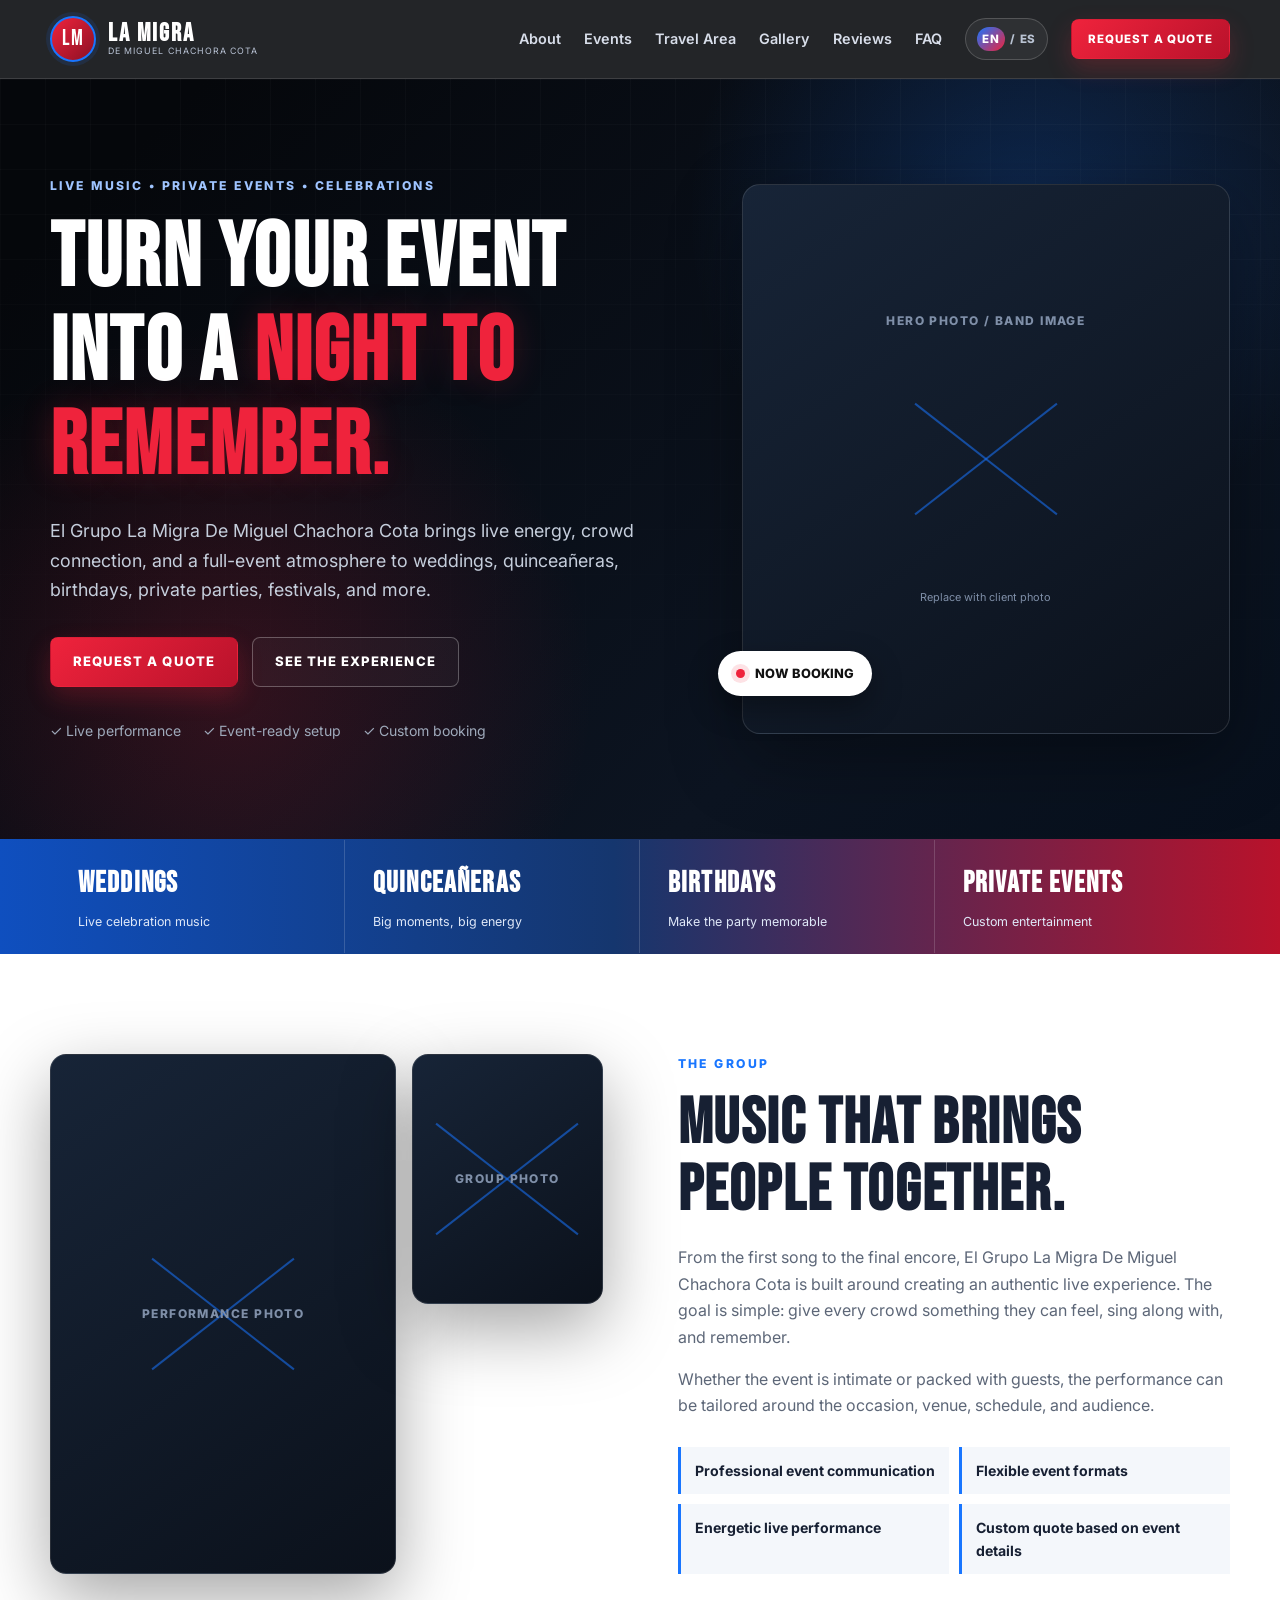
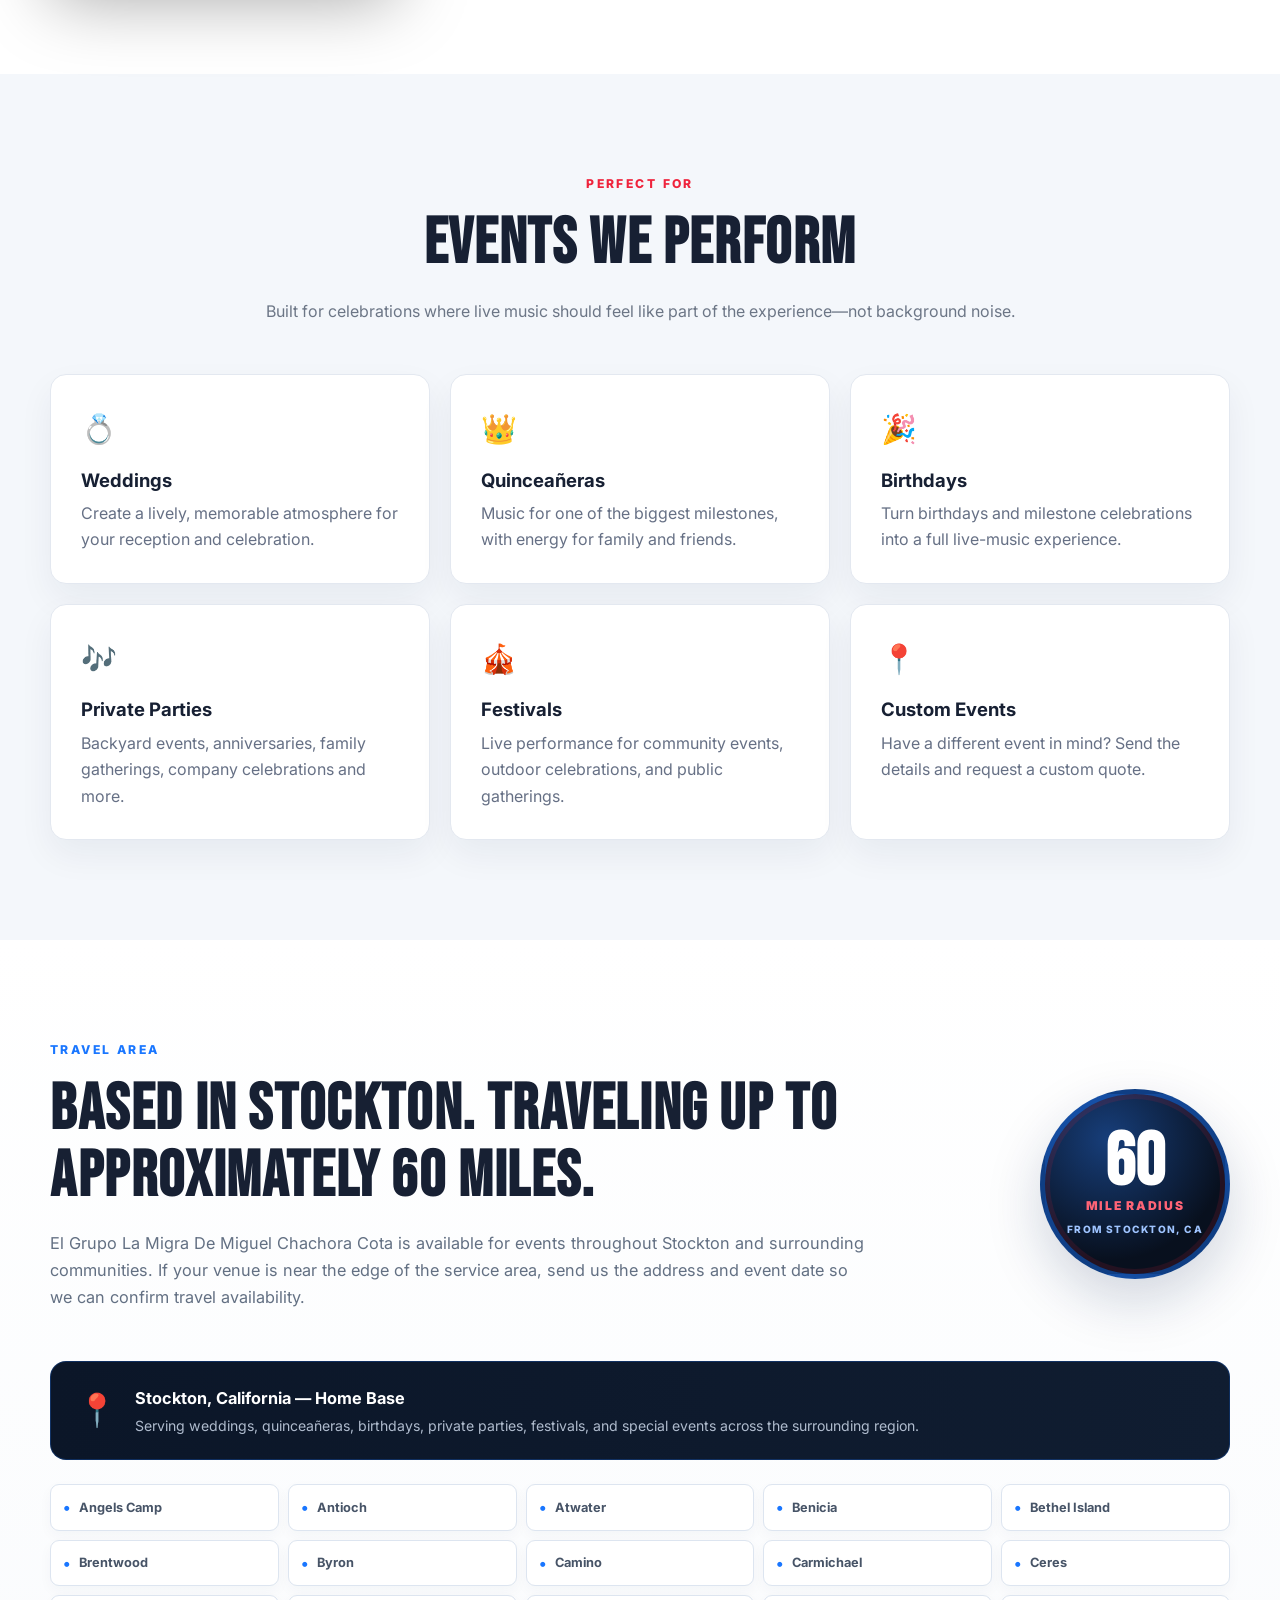
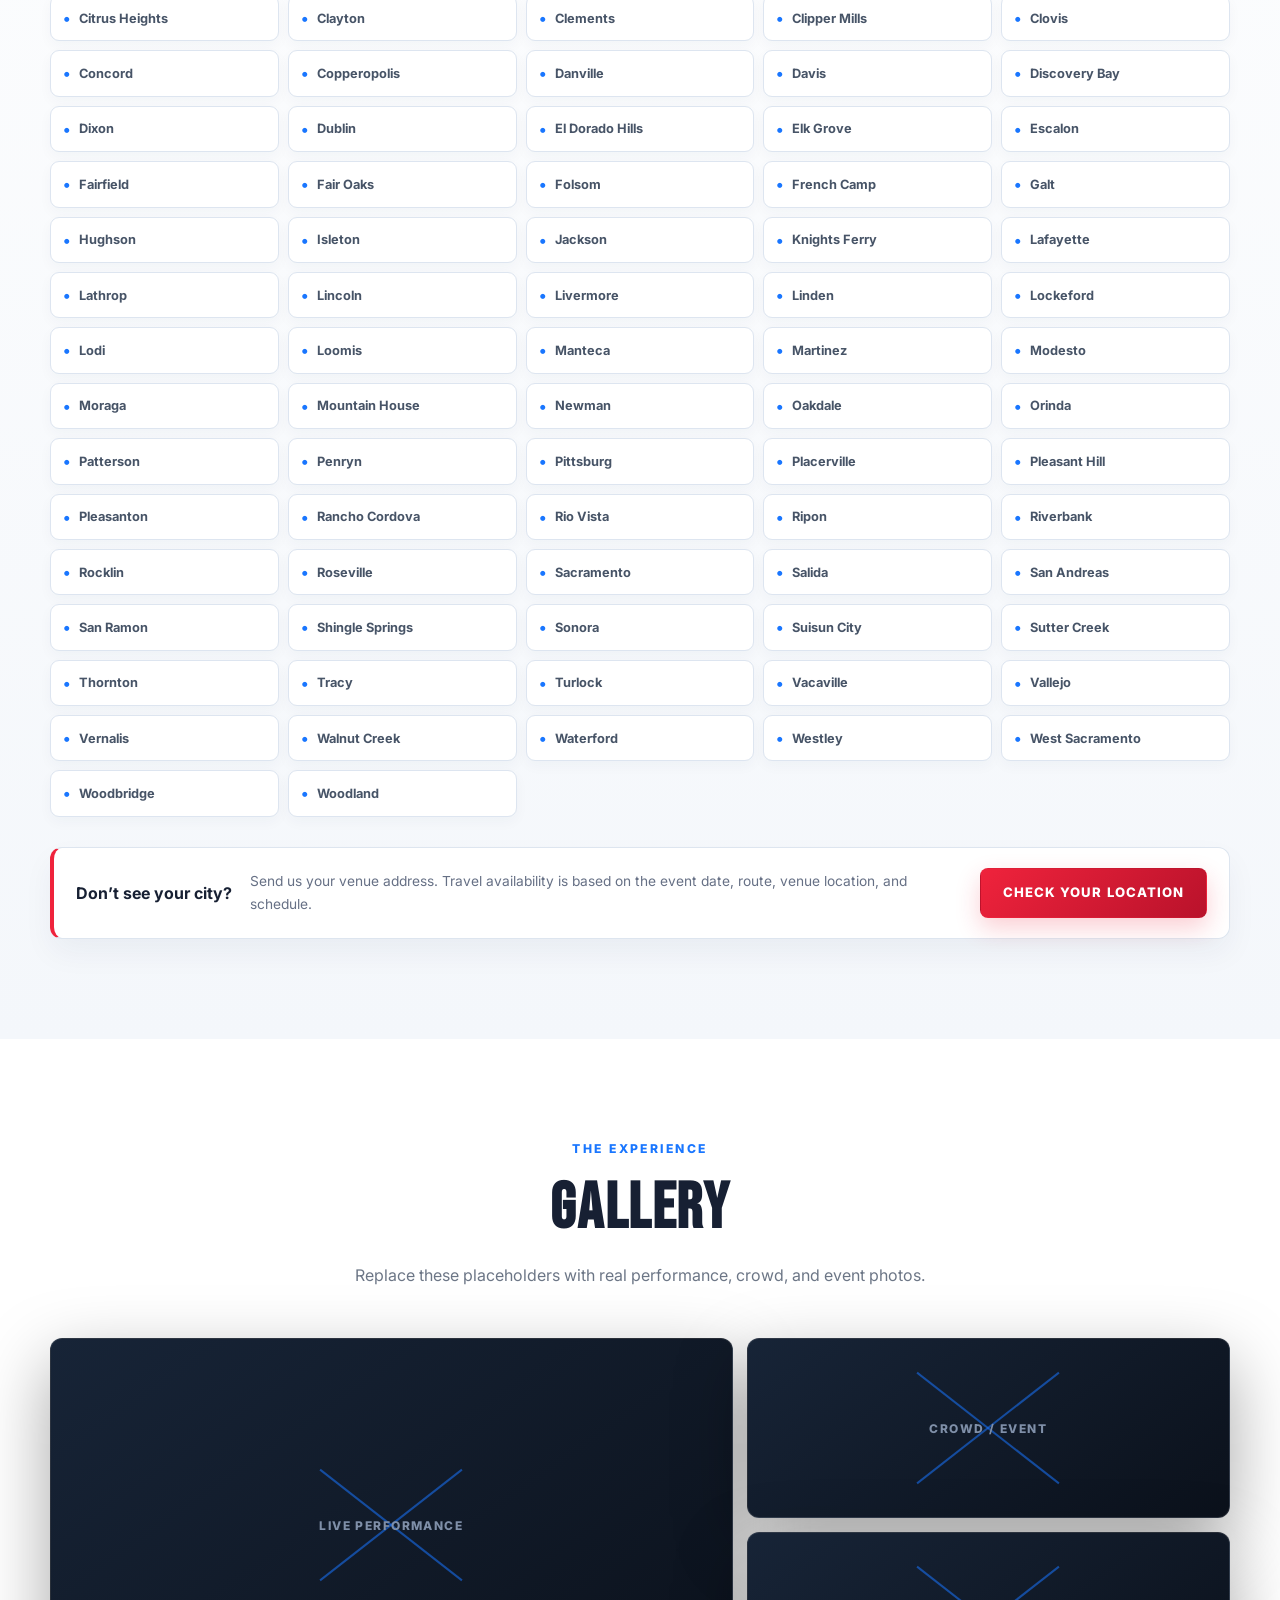
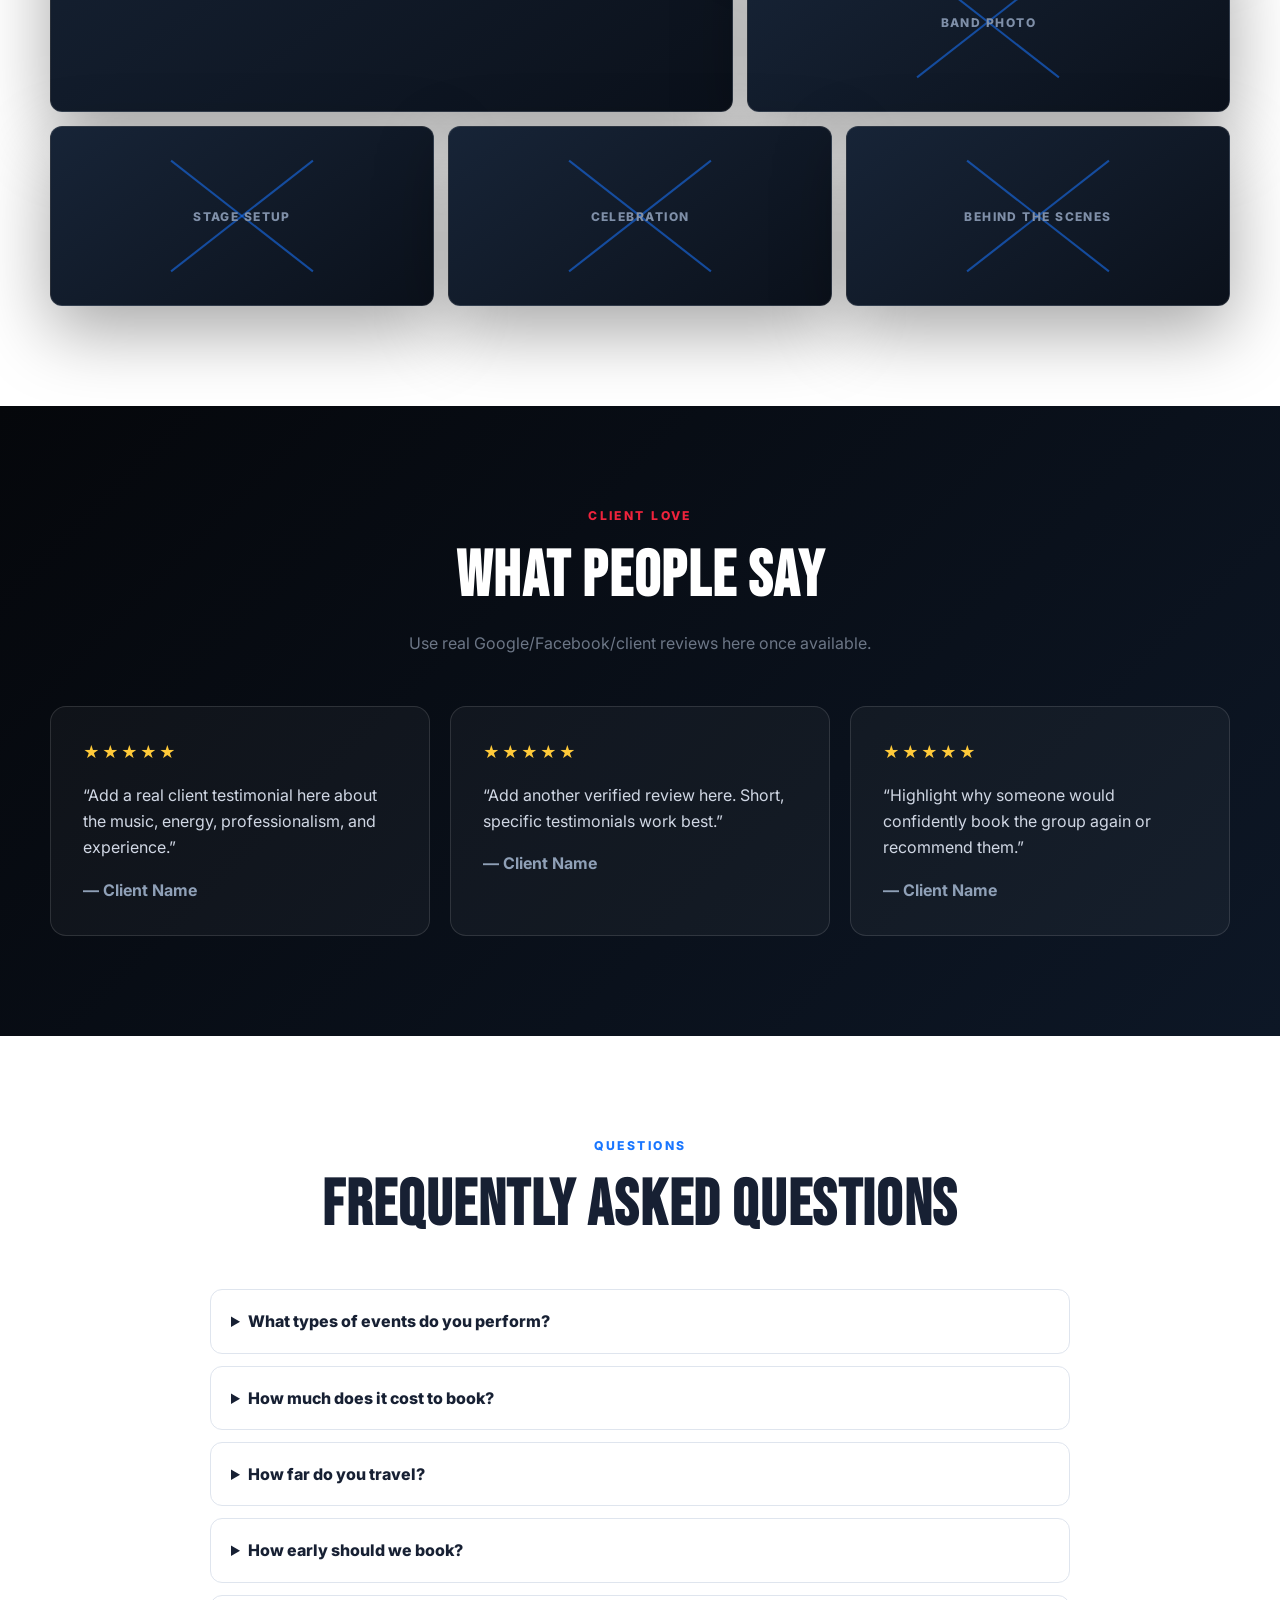
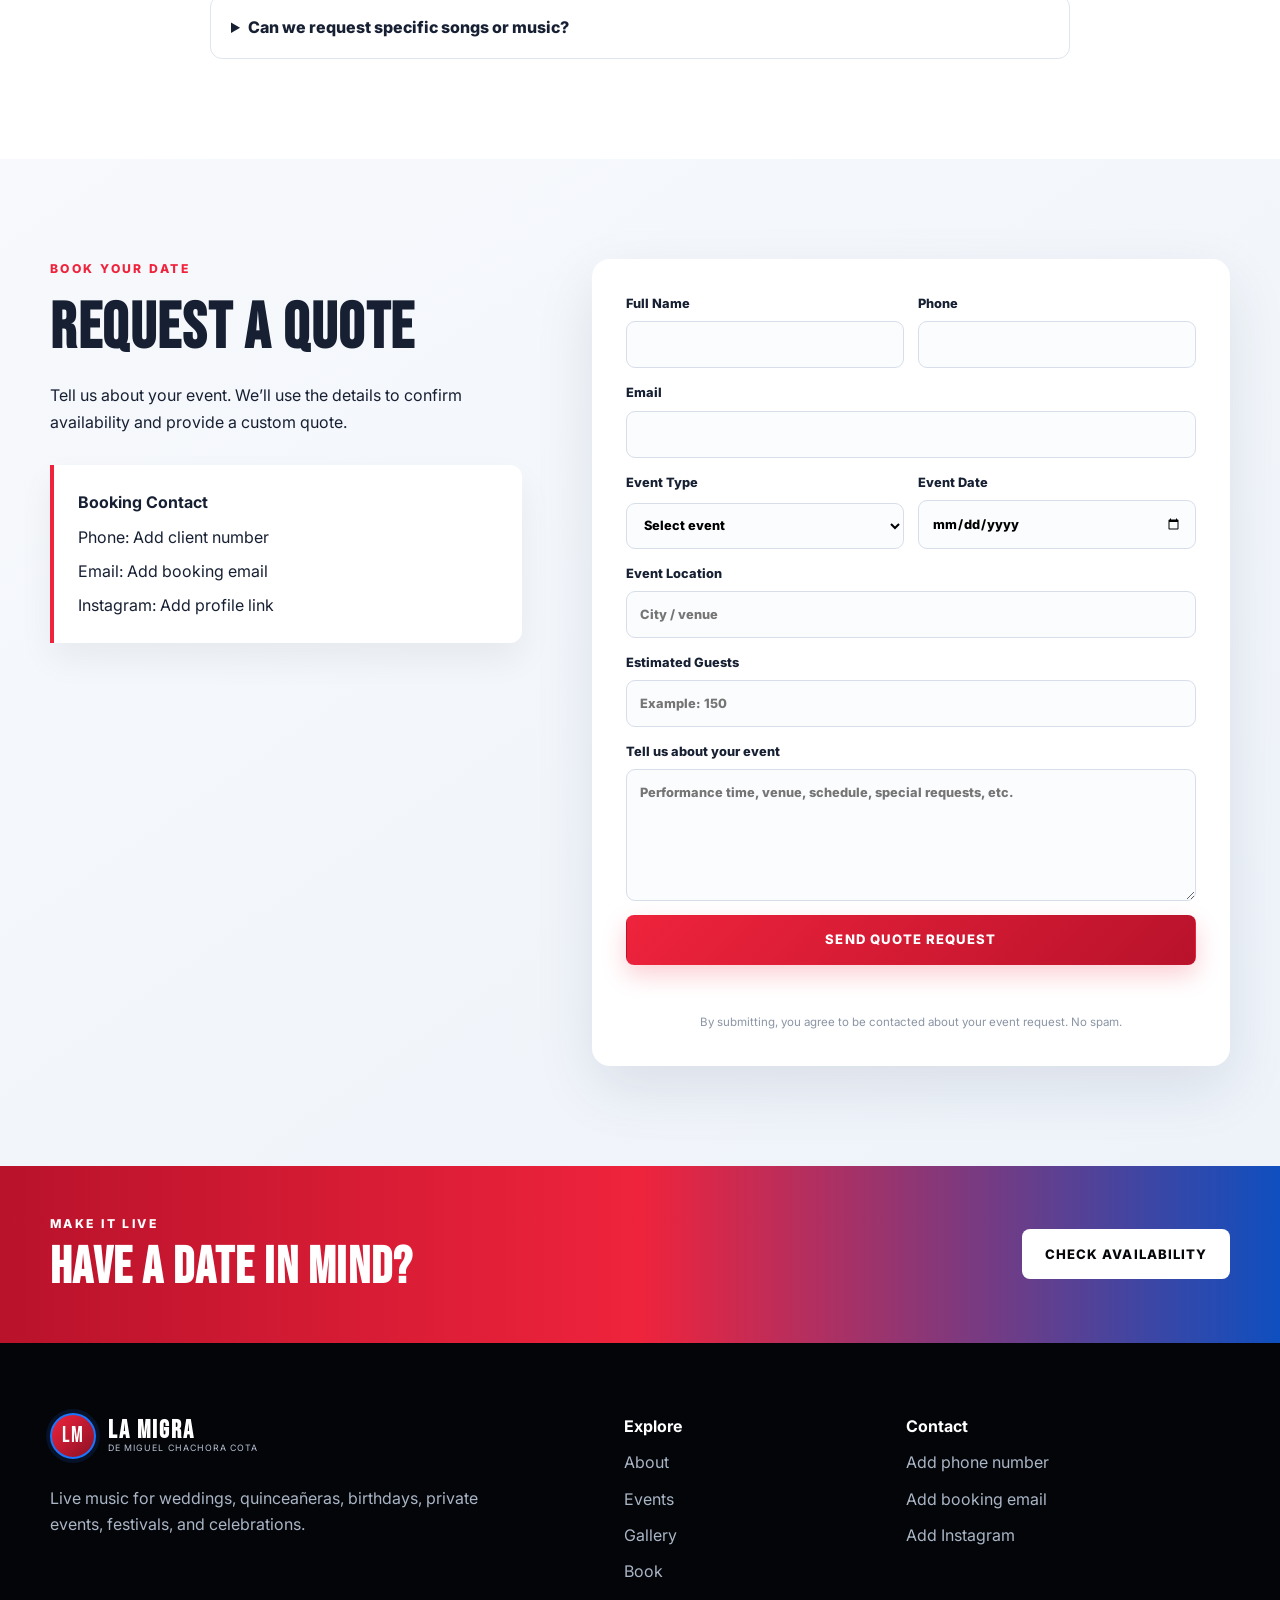
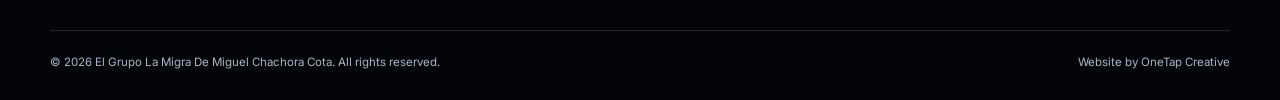
==== index.html @ e963eddc "Load vintage script font and update theme color" ====
<!doctype html>
<html lang="en">
<head>
  <meta charset="utf-8" />
  <meta name="viewport" content="width=device-width, initial-scale=1" />
  <title>El Grupo La Migra De Miguel Chachora Cota | Live Music for Events</title>
  <meta name="description" content="Book El Grupo La Migra De Miguel Chachora Cota for weddings, quinceañeras, birthdays, private parties, festivals, and special events. Live music, professional performance, and an unforgettable atmosphere." />
  <meta name="keywords" content="El Grupo La Migra, Miguel Chachora Cota, live band, Mexican music, regional Mexican music, wedding band, quinceanera band, party band, live music California" />
  <meta name="author" content="El Grupo La Migra De Miguel Chachora Cota" />
  <meta name="robots" content="index, follow, max-image-preview:large" />
  <meta name="theme-color" content="#090705" />
  <link rel="canonical" href="https://el-grupo-la-migra.vercel.app/" />
  <link rel="icon" href="data:image/svg+xml,<svg xmlns=%22http://www.w3.org/2000/svg%22 viewBox=%220 0 100 100%22><rect width=%22100%22 height=%22100%22 rx=%2220%22 fill=%22%2305070b%22/><text y=%22.72em%22 x=%22.5em%22 text-anchor=%22middle%22 font-size=%2258%22 fill=%22%23ef233c%22>LM</text></svg>" />

  <meta property="og:type" content="website" />
  <meta property="og:title" content="El Grupo La Migra De Miguel Chachora Cota" />
  <meta property="og:description" content="Live music for weddings, quinceañeras, birthdays, private parties, festivals, and special events." />
  <meta property="og:url" content="https://el-grupo-la-migra.vercel.app/" />
  <meta property="og:image" content="https://el-grupo-la-migra.vercel.app/images/og-cover.jpg" />
  <meta property="og:locale" content="en_US" />
  <meta name="twitter:card" content="summary_large_image" />
  <meta name="twitter:title" content="El Grupo La Migra De Miguel Chachora Cota" />
  <meta name="twitter:description" content="Book live music for your next celebration or special event." />
  <meta name="twitter:image" content="https://el-grupo-la-migra.vercel.app/images/og-cover.jpg" />

  <link rel="preconnect" href="https://fonts.googleapis.com" />
  <link rel="preconnect" href="https://fonts.gstatic.com" crossorigin />
  <link href="https://fonts.googleapis.com/css2?family=Bebas+Neue&family=Inter:wght@400;500;600;700;800&family=Lobster&display=swap" rel="stylesheet" />
  <link rel="stylesheet" href="styles.css" />

  <script type="application/ld+json">
  {
    "@context": "https://schema.org",
    "@type": "MusicGroup",
    "name": "El Grupo La Migra De Miguel Chachora Cota",
    "url": "https://el-grupo-la-migra.vercel.app/",
    "image": "https://el-grupo-la-migra.vercel.app/images/og-cover.jpg",
    "description": "Live music group available for weddings, quinceañeras, birthdays, private parties, festivals and special events.",
    "genre": ["Regional Mexican", "Live Music"],
    "areaServed": "California",
    "sameAs": []
  }
  </script>
</head>
<body>
  <a class="skip-link" href="#main">Skip to content</a>
  <header class="site-header" id="top">
    <div class="container nav-wrap">
      <a class="brand" href="#top" aria-label="El Grupo La Migra home">
        <span class="brand-mark">LM</span>
        <span class="brand-copy"><strong>LA MIGRA</strong><small>DE MIGUEL CHACHORA COTA</small></span>
      </a>
      <button class="menu-toggle" aria-expanded="false" aria-controls="main-nav">Menu</button>
      <nav id="main-nav" class="nav" aria-label="Main navigation">
        <a href="#about">About</a><a href="#services">Events</a><a href="#travel">Travel Area</a><a href="#gallery">Gallery</a><a href="#reviews">Reviews</a><a href="#faq">FAQ</a>
        <button class="language-toggle" id="language-toggle" type="button" aria-label="Cambiar sitio a español" title="Español"><span class="lang-active">EN</span><span aria-hidden="true">/</span><span>ES</span></button>
        <a class="btn btn-small btn-primary" href="#quote">Request a Quote</a>
      </nav>
    </div>
  </header>

  <main id="main">
    <section class="hero section-dark">
      <div class="hero-bg" aria-hidden="true"></div>
      <div class="container hero-grid">
        <div class="hero-copy reveal">
          <p class="eyebrow">LIVE MUSIC • PRIVATE EVENTS • CELEBRATIONS</p>
          <h1>Turn Your Event Into a <span>Night to Remember.</span></h1>
          <p class="hero-text">El Grupo La Migra De Miguel Chachora Cota brings live energy, crowd connection, and a full-event atmosphere to weddings, quinceañeras, birthdays, private parties, festivals, and more.</p>
          <div class="hero-actions"><a class="btn btn-primary" href="#quote">Request a Quote</a><a class="btn btn-outline" href="#gallery">See the Experience</a></div>
          <div class="trust-row"><span>✓ Live performance</span><span>✓ Event-ready setup</span><span>✓ Custom booking</span></div>
        </div>
        <div class="hero-card reveal">
          <div class="photo-placeholder tall"><span>HERO PHOTO / BAND IMAGE</span><small>Replace with client photo</small></div>
          <div class="live-badge"><span class="pulse"></span> NOW BOOKING</div>
        </div>
      </div>
    </section>

    <section class="quick-strip">
      <div class="container stats-grid">
        <div><strong>Weddings</strong><span>Live celebration music</span></div>
        <div><strong>Quinceañeras</strong><span>Big moments, big energy</span></div>
        <div><strong>Birthdays</strong><span>Make the party memorable</span></div>
        <div><strong>Private Events</strong><span>Custom entertainment</span></div>
      </div>
    </section>

    <section class="section" id="about">
      <div class="container split-grid">
        <div class="photo-stack reveal">
          <div class="photo-placeholder wide"><span>PERFORMANCE PHOTO</span></div>
          <div class="photo-placeholder small"><span>GROUP PHOTO</span></div>
        </div>
        <div class="content reveal">
          <p class="eyebrow blue">THE GROUP</p>
          <h2>Music That Brings People Together.</h2>
          <p>From the first song to the final encore, El Grupo La Migra De Miguel Chachora Cota is built around creating an authentic live experience. The goal is simple: give every crowd something they can feel, sing along with, and remember.</p>
          <p>Whether the event is intimate or packed with guests, the performance can be tailored around the occasion, venue, schedule, and audience.</p>
          <div class="feature-list"><span>Professional event communication</span><span>Flexible event formats</span><span>Energetic live performance</span><span>Custom quote based on event details</span></div>
        </div>
      </div>
    </section>

    <section class="section section-alt" id="services">
      <div class="container">
        <div class="section-heading reveal"><p class="eyebrow red">PERFECT FOR</p><h2>Events We Perform</h2><p>Built for celebrations where live music should feel like part of the experience—not background noise.</p></div>
        <div class="cards">
          <article class="event-card reveal"><div class="icon">💍</div><h3>Weddings</h3><p>Create a lively, memorable atmosphere for your reception and celebration.</p></article>
          <article class="event-card reveal"><div class="icon">👑</div><h3>Quinceañeras</h3><p>Music for one of the biggest milestones, with energy for family and friends.</p></article>
          <article class="event-card reveal"><div class="icon">🎉</div><h3>Birthdays</h3><p>Turn birthdays and milestone celebrations into a full live-music experience.</p></article>
          <article class="event-card reveal"><div class="icon">🎶</div><h3>Private Parties</h3><p>Backyard events, anniversaries, family gatherings, company celebrations and more.</p></article>
          <article class="event-card reveal"><div class="icon">🎪</div><h3>Festivals</h3><p>Live performance for community events, outdoor celebrations, and public gatherings.</p></article>
          <article class="event-card reveal"><div class="icon">📍</div><h3>Custom Events</h3><p>Have a different event in mind? Send the details and request a custom quote.</p></article>
        </div>
      </div>
    </section>


    <section class="section travel-section" id="travel">
      <div class="container">
        <div class="travel-head reveal">
          <div>
            <p class="eyebrow blue">TRAVEL AREA</p>
            <h2>Based in Stockton. Traveling Up to Approximately 60 Miles.</h2>
            <p class="travel-intro">El Grupo La Migra De Miguel Chachora Cota is available for events throughout Stockton and surrounding communities. If your venue is near the edge of the service area, send us the address and event date so we can confirm travel availability.</p>
          </div>
          <div class="radius-badge" aria-label="Approximately 60 mile travel radius from Stockton">
            <strong>60</strong><span>MILE RADIUS</span><small>FROM STOCKTON, CA</small>
          </div>
        </div>

        <div class="travel-callout reveal">
          <span class="travel-pin">📍</span>
          <div><strong>Stockton, California — Home Base</strong><p>Serving weddings, quinceañeras, birthdays, private parties, festivals, and special events across the surrounding region.</p></div>
        </div>

        <div class="city-list reveal" aria-label="Cities and towns in the service area">
          <span>Angels Camp</span><span>Antioch</span><span>Atwater</span><span>Benicia</span><span>Bethel Island</span><span>Brentwood</span><span>Byron</span><span>Camino</span>
          <span>Carmichael</span><span>Ceres</span><span>Citrus Heights</span><span>Clayton</span><span>Clements</span><span>Clipper Mills</span><span>Clovis</span><span>Concord</span>
          <span>Copperopolis</span><span>Danville</span><span>Davis</span><span>Discovery Bay</span><span>Dixon</span><span>Dublin</span><span>El Dorado Hills</span><span>Elk Grove</span>
          <span>Escalon</span><span>Fairfield</span><span>Fair Oaks</span><span>Folsom</span><span>French Camp</span><span>Galt</span><span>Hughson</span><span>Isleton</span>
          <span>Jackson</span><span>Knights Ferry</span><span>Lafayette</span><span>Lathrop</span><span>Lincoln</span><span>Livermore</span><span>Linden</span><span>Lockeford</span>
          <span>Lodi</span><span>Loomis</span><span>Manteca</span><span>Martinez</span><span>Modesto</span><span>Moraga</span><span>Mountain House</span><span>Newman</span>
          <span>Oakdale</span><span>Orinda</span><span>Patterson</span><span>Penryn</span><span>Pittsburg</span><span>Placerville</span><span>Pleasant Hill</span><span>Pleasanton</span>
          <span>Rancho Cordova</span><span>Rio Vista</span><span>Ripon</span><span>Riverbank</span><span>Rocklin</span><span>Roseville</span><span>Sacramento</span><span>Salida</span>
          <span>San Andreas</span><span>San Ramon</span><span>Shingle Springs</span><span>Sonora</span><span>Suisun City</span><span>Sutter Creek</span><span>Thornton</span><span>Tracy</span>
          <span>Turlock</span><span>Vacaville</span><span>Vallejo</span><span>Vernalis</span><span>Walnut Creek</span><span>Waterford</span><span>Westley</span><span>West Sacramento</span>
          <span>Woodbridge</span><span>Woodland</span>
        </div>

        <div class="travel-note reveal">
          <strong>Don’t see your city?</strong>
          <span>Send us your venue address. Travel availability is based on the event date, route, venue location, and schedule.</span>
          <a class="btn btn-primary" href="#quote">Check Your Location</a>
        </div>
      </div>
    </section>

    <section class="section" id="gallery">
      <div class="container">
        <div class="section-heading reveal"><p class="eyebrow blue">THE EXPERIENCE</p><h2>Gallery</h2><p>Replace these placeholders with real performance, crowd, and event photos.</p></div>
        <div class="gallery-grid">
          <div class="photo-placeholder g1 reveal"><span>LIVE PERFORMANCE</span></div><div class="photo-placeholder g2 reveal"><span>CROWD / EVENT</span></div><div class="photo-placeholder g3 reveal"><span>BAND PHOTO</span></div><div class="photo-placeholder g4 reveal"><span>STAGE SETUP</span></div><div class="photo-placeholder g5 reveal"><span>CELEBRATION</span></div><div class="photo-placeholder g6 reveal"><span>BEHIND THE SCENES</span></div>
        </div>
      </div>
    </section>

    <section class="section section-dark testimonials" id="reviews">
      <div class="container">
        <div class="section-heading reveal"><p class="eyebrow red">CLIENT LOVE</p><h2>What People Say</h2><p>Use real Google/Facebook/client reviews here once available.</p></div>
        <div class="review-grid">
          <blockquote class="review reveal"><div class="stars">★★★★★</div><p>“Add a real client testimonial here about the music, energy, professionalism, and experience.”</p><cite>— Client Name</cite></blockquote>
          <blockquote class="review reveal"><div class="stars">★★★★★</div><p>“Add another verified review here. Short, specific testimonials work best.”</p><cite>— Client Name</cite></blockquote>
          <blockquote class="review reveal"><div class="stars">★★★★★</div><p>“Highlight why someone would confidently book the group again or recommend them.”</p><cite>— Client Name</cite></blockquote>
        </div>
      </div>
    </section>

    <section class="section" id="faq">
      <div class="container narrow">
        <div class="section-heading reveal"><p class="eyebrow blue">QUESTIONS</p><h2>Frequently Asked Questions</h2></div>
        <div class="faq-list">
          <details class="reveal"><summary>What types of events do you perform?</summary><p>Weddings, quinceañeras, birthdays, private parties, family celebrations, festivals, community events, and custom bookings.</p></details>
          <details class="reveal"><summary>How much does it cost to book?</summary><p>Pricing depends on the event date, location, performance length, setup needs, and event details. Use the quote form below for custom pricing.</p></details>
          <details class="reveal"><summary>How far do you travel?</summary><p>We are based in Stockton, California and generally travel up to approximately 60 miles for events. Travel availability depends on the event date, venue address, route, and schedule. If your location is near the edge of the service area, send us the address and we will confirm availability.</p></details>
          <details class="reveal"><summary>How early should we book?</summary><p>Popular weekends can fill quickly, so earlier is better. Send the date as soon as possible to check availability.</p></details>
          <details class="reveal"><summary>Can we request specific songs or music?</summary><p>Song and performance requests can be discussed during booking. Final availability depends on the set list and event format.</p></details>
        </div>
      </div>
    </section>

    <section class="section quote-section" id="quote">
      <div class="container quote-grid">
        <div class="quote-copy reveal"><p class="eyebrow red">BOOK YOUR DATE</p><h2>Request a Quote</h2><p>Tell us about your event. We’ll use the details to confirm availability and provide a custom quote.</p><div class="contact-card"><strong>Booking Contact</strong><span>Phone: Add client number</span><span>Email: Add booking email</span><span>Instagram: Add profile link</span></div></div>
        <form class="quote-form reveal" id="quote-form" novalidate>
          <div class="field-row"><label>Full Name<input required name="name" autocomplete="name" /></label><label>Phone<input required name="phone" autocomplete="tel" inputmode="tel" /></label></div>
          <label>Email<input required type="email" name="email" autocomplete="email" /></label>
          <div class="field-row"><label>Event Type<select required name="eventType"><option value="">Select event</option><option>Wedding</option><option>Quinceañera</option><option>Birthday</option><option>Private Party</option><option>Festival / Community Event</option><option>Other</option></select></label><label>Event Date<input required type="date" name="eventDate" /></label></div>
          <label>Event Location<input required name="location" placeholder="City / venue" /></label>
          <label>Estimated Guests<input name="guests" inputmode="numeric" placeholder="Example: 150" /></label>
          <label>Tell us about your event<textarea required name="message" rows="5" placeholder="Performance time, venue, schedule, special requests, etc."></textarea></label>
          <button class="btn btn-primary full" type="submit">Send Quote Request</button>
          <p class="form-status" id="form-status" role="status" aria-live="polite"></p>
          <p class="privacy-note">By submitting, you agree to be contacted about your event request. No spam.</p>
        </form>
      </div>
    </section>

    <section class="cta-band">
      <div class="container cta-content"><div><p class="eyebrow">MAKE IT LIVE</p><h2>Have a Date in Mind?</h2></div><a class="btn btn-light" href="#quote">Check Availability</a></div>
    </section>
  </main>

  <footer class="footer">
    <div class="container footer-grid"><div><a class="brand" href="#top"><span class="brand-mark">LM</span><span class="brand-copy"><strong>LA MIGRA</strong><small>DE MIGUEL CHACHORA COTA</small></span></a><p>Live music for weddings, quinceañeras, birthdays, private events, festivals, and celebrations.</p></div><div><strong>Explore</strong><a href="#about">About</a><a href="#services">Events</a><a href="#gallery">Gallery</a><a href="#quote">Book</a></div><div><strong>Contact</strong><span>Add phone number</span><span>Add booking email</span><span>Add Instagram</span></div></div>
    <div class="container footer-bottom"><span>© <span id="year"></span> El Grupo La Migra De Miguel Chachora Cota. All rights reserved.</span><span>Website by OneTap Creative</span></div>
  </footer>

  <a class="mobile-cta" href="#quote">Request a Quote</a>
  <script src="script.js" defer></script>
</body>
</html>
---- styles.css ----
:root{--black:#05070b;--black2:#0a0f19;--card:#0f1724;--red:#ef233c;--red2:#b9122b;--blue:#1976ff;--blue2:#0f4fbf;--white:#f7f9fc;--muted:#a8b1c1;--line:rgba(255,255,255,.12);--shadow:0 25px 70px rgba(0,0,0,.35)}*{box-sizing:border-box}html{scroll-behavior:smooth}body{margin:0;font-family:Inter,system-ui,sans-serif;color:#172033;background:#fff;line-height:1.65}a{color:inherit;text-decoration:none}button,input,select,textarea{font:inherit}.container{width:min(1180px,calc(100% - 36px));margin:auto}.narrow{width:min(860px,calc(100% - 36px))}.skip-link{position:absolute;left:-9999px}.skip-link:focus{left:1rem;top:1rem;background:#fff;color:#000;padding:.75rem;z-index:99}.site-header{position:sticky;top:0;z-index:50;background:rgba(5,7,11,.88);backdrop-filter:blur(16px);border-bottom:1px solid var(--line)}.nav-wrap{height:78px;display:flex;align-items:center;justify-content:space-between}.brand{display:flex;align-items:center;gap:.75rem;color:#fff}.brand-mark{width:46px;height:46px;border-radius:50%;display:grid;place-items:center;background:linear-gradient(135deg,var(--red),#8c1024);font-family:"Bebas Neue";font-size:1.35rem;letter-spacing:.06em;border:2px solid var(--blue);box-shadow:0 0 0 4px rgba(25,118,255,.12)}.brand-copy{display:grid;line-height:1}.brand-copy strong{font-family:"Bebas Neue";font-size:1.55rem;letter-spacing:.08em}.brand-copy small{font-size:.55rem;color:#bac4d6;letter-spacing:.12em}.nav{display:flex;align-items:center;gap:1.45rem;color:#d8deea;font-size:.9rem;font-weight:600}.nav a:hover{color:#fff}.menu-toggle{display:none;background:none;color:#fff;border:1px solid var(--line);padding:.5rem .7rem;border-radius:.5rem}.section{padding:100px 0}.section-dark{background:var(--black);color:#fff}.section-alt{background:#f4f7fb}.hero{position:relative;overflow:hidden;min-height:760px;display:flex;align-items:center}.hero-bg{position:absolute;inset:0;background:radial-gradient(circle at 80% 18%,rgba(25,118,255,.22),transparent 28%),radial-gradient(circle at 18% 80%,rgba(239,35,60,.18),transparent 30%),linear-gradient(135deg,#05070b 10%,#0c1421 70%,#07101d)}.hero-bg:after{content:"";position:absolute;inset:0;background-image:linear-gradient(rgba(255,255,255,.025) 1px,transparent 1px),linear-gradient(90deg,rgba(255,255,255,.025) 1px,transparent 1px);background-size:45px 45px;mask-image:linear-gradient(to bottom,#000,transparent)}.hero-grid{position:relative;z-index:1;display:grid;grid-template-columns:1.12fr .88fr;gap:70px;align-items:center}.eyebrow{color:#9fc4ff;font-size:.76rem;font-weight:800;letter-spacing:.2em;text-transform:uppercase;margin:0 0 16px}.eyebrow.red{color:var(--red)}.eyebrow.blue{color:var(--blue)}h1,h2,h3{margin-top:0;line-height:1.05}h1,h2{font-family:"Bebas Neue",sans-serif;letter-spacing:.025em}h1{font-size:clamp(4rem,7vw,7rem);margin-bottom:22px;max-width:820px}h1 span{color:var(--red);text-shadow:0 0 32px rgba(239,35,60,.22)}h2{font-size:clamp(3rem,5vw,5rem);margin-bottom:20px}.hero-text{font-size:1.12rem;color:#c5cedc;max-width:700px}.hero-actions{display:flex;gap:14px;flex-wrap:wrap;margin:32px 0}.btn{display:inline-flex;justify-content:center;align-items:center;min-height:50px;padding:0 22px;border-radius:8px;font-weight:800;text-transform:uppercase;font-size:.82rem;letter-spacing:.08em;border:1px solid transparent;cursor:pointer;transition:.25s}.btn:hover{transform:translateY(-2px)}.btn-primary{color:#fff;background:linear-gradient(135deg,var(--red),var(--red2));box-shadow:0 10px 25px rgba(239,35,60,.22)}.btn-outline{color:#fff;border-color:rgba(255,255,255,.28);background:rgba(255,255,255,.03)}.btn-light{background:#fff;color:var(--black)}.btn-small{min-height:40px;padding:0 16px;font-size:.72rem}.full{width:100%}.trust-row{display:flex;gap:22px;flex-wrap:wrap;color:#9ea9ba;font-size:.88rem}.hero-card{position:relative}.photo-placeholder{position:relative;overflow:hidden;min-height:260px;display:grid;place-items:center;text-align:center;background:linear-gradient(145deg,#172437,#0b111b);border:1px solid rgba(255,255,255,.12);color:#7f8fa8;box-shadow:var(--shadow)}.photo-placeholder:before,.photo-placeholder:after{content:"";position:absolute;width:180px;height:2px;background:rgba(25,118,255,.55)}.photo-placeholder:before{transform:rotate(38deg)}.photo-placeholder:after{transform:rotate(-38deg)}.photo-placeholder span,.photo-placeholder small{position:relative;z-index:2}.photo-placeholder span{font-weight:800;letter-spacing:.12em;font-size:.75rem}.photo-placeholder small{display:block;margin-top:5px;font-size:.68rem}.photo-placeholder.tall{min-height:550px;border-radius:18px}.live-badge{position:absolute;left:-24px;bottom:38px;background:#fff;color:#111;padding:12px 18px;border-radius:999px;font-weight:800;font-size:.8rem;box-shadow:0 12px 30px rgba(0,0,0,.35)}.pulse{display:inline-block;width:9px;height:9px;border-radius:50%;background:var(--red);margin-right:7px;box-shadow:0 0 0 5px rgba(239,35,60,.13)}.quick-strip{background:linear-gradient(90deg,var(--blue2),#15366e 48%,var(--red2));color:#fff}.stats-grid{display:grid;grid-template-columns:repeat(4,1fr);min-height:115px;align-items:center}.stats-grid div{padding:20px 28px;border-right:1px solid rgba(255,255,255,.16)}.stats-grid div:last-child{border-right:0}.stats-grid strong{display:block;font-family:"Bebas Neue";font-size:1.8rem;letter-spacing:.04em}.stats-grid span{font-size:.78rem;color:#dfe8f8}.split-grid{display:grid;grid-template-columns:1fr 1fr;gap:75px;align-items:center}.photo-stack{display:grid;grid-template-columns:1fr .55fr;gap:16px}.photo-placeholder.wide{grid-row:span 2;min-height:520px;border-radius:16px}.photo-placeholder.small{min-height:250px;border-radius:16px}.content p{color:#5d6778}.feature-list{display:grid;grid-template-columns:1fr 1fr;gap:10px;margin-top:28px}.feature-list span{padding:12px 14px;border-left:3px solid var(--blue);background:#f4f7fb;font-weight:700;font-size:.88rem}.section-heading{max-width:760px;margin:0 auto 50px;text-align:center}.section-heading p{color:#6c7686}.cards{display:grid;grid-template-columns:repeat(3,1fr);gap:20px}.event-card{background:#fff;border:1px solid #e3e8f0;border-radius:16px;padding:30px;box-shadow:0 15px 35px rgba(21,39,72,.06);transition:.25s}.event-card:hover{transform:translateY(-6px);border-color:rgba(25,118,255,.35)}.event-card .icon{font-size:1.8rem;margin-bottom:18px}.event-card h3{font-size:1.16rem;margin-bottom:10px}.event-card p{color:#667085;margin:0}.gallery-grid{display:grid;grid-template-columns:repeat(12,1fr);grid-auto-rows:180px;gap:14px}.gallery-grid .photo-placeholder{min-height:0;border-radius:12px}.g1{grid-column:span 7;grid-row:span 2}.g2{grid-column:span 5}.g3{grid-column:span 5}.g4,.g5,.g6{grid-column:span 4}.testimonials{background:linear-gradient(135deg,#05070b,#0d1726)}.review-grid{display:grid;grid-template-columns:repeat(3,1fr);gap:20px}.review{margin:0;padding:32px;border:1px solid var(--line);border-radius:16px;background:rgba(255,255,255,.04)}.review p{color:#d0d7e4}.review cite{font-style:normal;color:#8fa0b7;font-weight:700}.stars{color:#ffca3a;letter-spacing:.12em}.faq-list{display:grid;gap:12px}.faq-list details{border:1px solid #dfe5ee;border-radius:12px;padding:18px 20px;background:#fff}.faq-list summary{cursor:pointer;font-weight:800}.faq-list p{color:#667085;margin-bottom:0}.quote-section{background:linear-gradient(145deg,#f7f9fc,#eef3fa)}.quote-grid{display:grid;grid-template-columns:.85fr 1.15fr;gap:70px}.contact-card{display:grid;gap:8px;margin-top:30px;padding:24px;border-left:4px solid var(--red);background:#fff;border-radius:0 12px 12px 0;box-shadow:0 16px 35px rgba(0,0,0,.06)}.quote-form{display:grid;gap:14px;background:#fff;padding:34px;border-radius:18px;box-shadow:0 22px 60px rgba(17,35,66,.1)}.field-row{display:grid;grid-template-columns:1fr 1fr;gap:14px}.quote-form label{display:grid;gap:7px;font-size:.8rem;font-weight:800}.quote-form input,.quote-form select,.quote-form textarea{width:100%;border:1px solid #d7deea;background:#fbfcfe;border-radius:9px;padding:12px 13px;outline:none}.quote-form input:focus,.quote-form select:focus,.quote-form textarea:focus{border-color:var(--blue);box-shadow:0 0 0 3px rgba(25,118,255,.1)}.form-status{font-weight:700;margin:0;min-height:20px}.privacy-note{font-size:.72rem;color:#8b95a5;margin:0;text-align:center}.cta-band{background:linear-gradient(90deg,var(--red2),var(--red),var(--blue2));color:#fff;padding:48px 0}.cta-content{display:flex;align-items:center;justify-content:space-between;gap:30px}.cta-content h2{font-size:3.2rem;margin:0}.cta-content .eyebrow{color:#fff;margin-bottom:7px}.footer{background:#030509;color:#aab5c5;padding:70px 0 28px}.footer-grid{display:grid;grid-template-columns:1.6fr .7fr 1fr;gap:55px}.footer-grid>div{display:grid;align-content:start;gap:10px}.footer-grid>div:first-child p{max-width:460px}.footer-grid strong{color:#fff}.footer-grid a:hover{color:#fff}.footer-bottom{display:flex;justify-content:space-between;gap:20px;border-top:1px solid var(--line);margin-top:45px;padding-top:22px;font-size:.72rem}.mobile-cta{display:none}.reveal{opacity:0;transform:translateY(18px);transition:opacity .7s ease,transform .7s ease}.reveal.visible{opacity:1;transform:none}@media(max-width:900px){.nav{display:none;position:absolute;top:78px;left:0;right:0;background:#070b12;padding:20px;flex-direction:column;align-items:stretch;border-bottom:1px solid var(--line)}.nav.open{display:flex}.menu-toggle{display:block}.hero{min-height:auto;padding:100px 0 75px}.hero-grid,.split-grid,.quote-grid{grid-template-columns:1fr;gap:45px}.hero-card{max-width:620px}.photo-placeholder.tall{min-height:440px}.stats-grid{grid-template-columns:1fr 1fr}.stats-grid div:nth-child(2){border-right:0}.cards,.review-grid{grid-template-columns:1fr 1fr}.gallery-grid{grid-auto-rows:150px}.g1,.g2,.g3,.g4,.g5,.g6{grid-column:span 6}.g1{grid-row:span 2}.footer-grid{grid-template-columns:1fr 1fr}.footer-grid>div:first-child{grid-column:1/-1}}@media(max-width:600px){.container,.narrow{width:min(100% - 26px,1180px)}.section{padding:72px 0}.nav-wrap{height:68px}.nav{top:68px}.brand-copy small{display:none}.hero{padding-top:74px}.hero-grid{gap:34px}h1{font-size:3.7rem}.hero-text{font-size:1rem}.hero-card .photo-placeholder.tall{min-height:360px}.live-badge{left:12px;bottom:18px}.stats-grid{grid-template-columns:1fr 1fr}.stats-grid div{padding:15px}.stats-grid strong{font-size:1.45rem}.split-grid{gap:38px}.photo-stack{grid-template-columns:1fr 1fr}.photo-placeholder.wide{grid-column:1/-1;grid-row:auto;min-height:330px}.photo-placeholder.small{min-height:180px}.feature-list,.cards,.review-grid,.field-row{grid-template-columns:1fr}.gallery-grid{display:grid;grid-template-columns:1fr 1fr;grid-auto-rows:135px}.g1,.g2,.g3,.g4,.g5,.g6{grid-column:auto;grid-row:auto}.g1{grid-column:1/-1;grid-row:span 2}.quote-form{padding:22px}.cta-content{align-items:flex-start;flex-direction:column}.cta-content h2{font-size:2.7rem}.footer-grid{grid-template-columns:1fr}.footer-grid>div:first-child{grid-column:auto}.footer-bottom{flex-direction:column}.mobile-cta{display:block;position:fixed;z-index:45;bottom:12px;left:13px;right:13px;text-align:center;background:linear-gradient(135deg,var(--red),var(--red2));color:#fff;padding:14px;border-radius:10px;font-size:.78rem;font-weight:900;text-transform:uppercase;letter-spacing:.08em;box-shadow:0 14px 30px rgba(0,0,0,.32)}body{padding-bottom:68px}}

.language-toggle{display:inline-flex;align-items:center;gap:.28rem;background:rgba(255,255,255,.05);color:#b9c3d3;border:1px solid rgba(255,255,255,.18);border-radius:999px;padding:.48rem .68rem;font-size:.72rem;font-weight:800;letter-spacing:.06em;cursor:pointer;transition:.2s;white-space:nowrap}
.language-toggle:hover{background:rgba(255,255,255,.1);color:#fff;border-color:rgba(255,255,255,.32)}
.language-toggle .lang-active{color:#fff;background:linear-gradient(135deg,var(--blue),var(--red));border-radius:999px;padding:.16rem .34rem}
@media(max-width:900px){.language-toggle{justify-content:center;width:100%;padding:.7rem}}

.travel-section{background:linear-gradient(180deg,#fff,#f4f7fb)}
.travel-head{display:grid;grid-template-columns:1fr auto;gap:44px;align-items:center;margin-bottom:34px}
.travel-head h2{max-width:820px}
.travel-intro{max-width:820px;color:#637083;font-size:1.02rem}
.radius-badge{width:190px;height:190px;border-radius:50%;display:grid;place-items:center;align-content:center;text-align:center;background:radial-gradient(circle at 35% 25%,#173e7a,#08101e 68%);color:#fff;border:5px solid rgba(25,118,255,.45);box-shadow:0 22px 55px rgba(9,34,75,.18),inset 0 0 0 5px rgba(239,35,60,.12)}
.radius-badge strong{font-family:"Bebas Neue";font-size:4.6rem;line-height:.9;color:#fff}
.radius-badge span{font-size:.76rem;font-weight:900;letter-spacing:.14em;color:#ff6476}
.radius-badge small{font-size:.63rem;font-weight:800;letter-spacing:.12em;color:#9fc4ff;margin-top:5px}
.travel-callout{display:flex;gap:18px;align-items:center;background:linear-gradient(90deg,#0b1628,#101d31);color:#fff;border-radius:16px;padding:22px 26px;margin-bottom:24px;border:1px solid rgba(25,118,255,.25)}
.travel-callout .travel-pin{font-size:2rem}
.travel-callout strong{display:block;font-size:1.02rem;margin-bottom:2px}
.travel-callout p{margin:0;color:#afbbcd;font-size:.88rem}
.city-list{display:grid;grid-template-columns:repeat(5,1fr);gap:9px;margin:24px 0 30px}
.city-list span{display:flex;align-items:center;min-height:42px;padding:9px 12px;background:#fff;border:1px solid #dde5f0;border-radius:9px;font-size:.8rem;font-weight:700;color:#475467;box-shadow:0 5px 14px rgba(27,46,79,.035)}
.city-list span:before{content:"•";color:var(--blue);margin-right:8px;font-size:1rem}
.travel-note{display:grid;grid-template-columns:auto 1fr auto;gap:18px;align-items:center;background:#fff;border:1px solid #dde5ef;border-left:4px solid var(--red);border-radius:12px;padding:20px 22px;box-shadow:0 14px 30px rgba(29,48,78,.05)}
.travel-note strong{white-space:nowrap}.travel-note span{color:#667085;font-size:.86rem}
@media(max-width:900px){.travel-head{grid-template-columns:1fr}.radius-badge{width:160px;height:160px}.city-list{grid-template-columns:repeat(3,1fr)}.travel-note{grid-template-columns:1fr}.travel-note strong{white-space:normal}}
@media(max-width:600px){.city-list{grid-template-columns:1fr 1fr}.radius-badge{width:145px;height:145px}.radius-badge strong{font-size:3.7rem}.travel-callout{align-items:flex-start}.travel-note .btn{width:100%}}
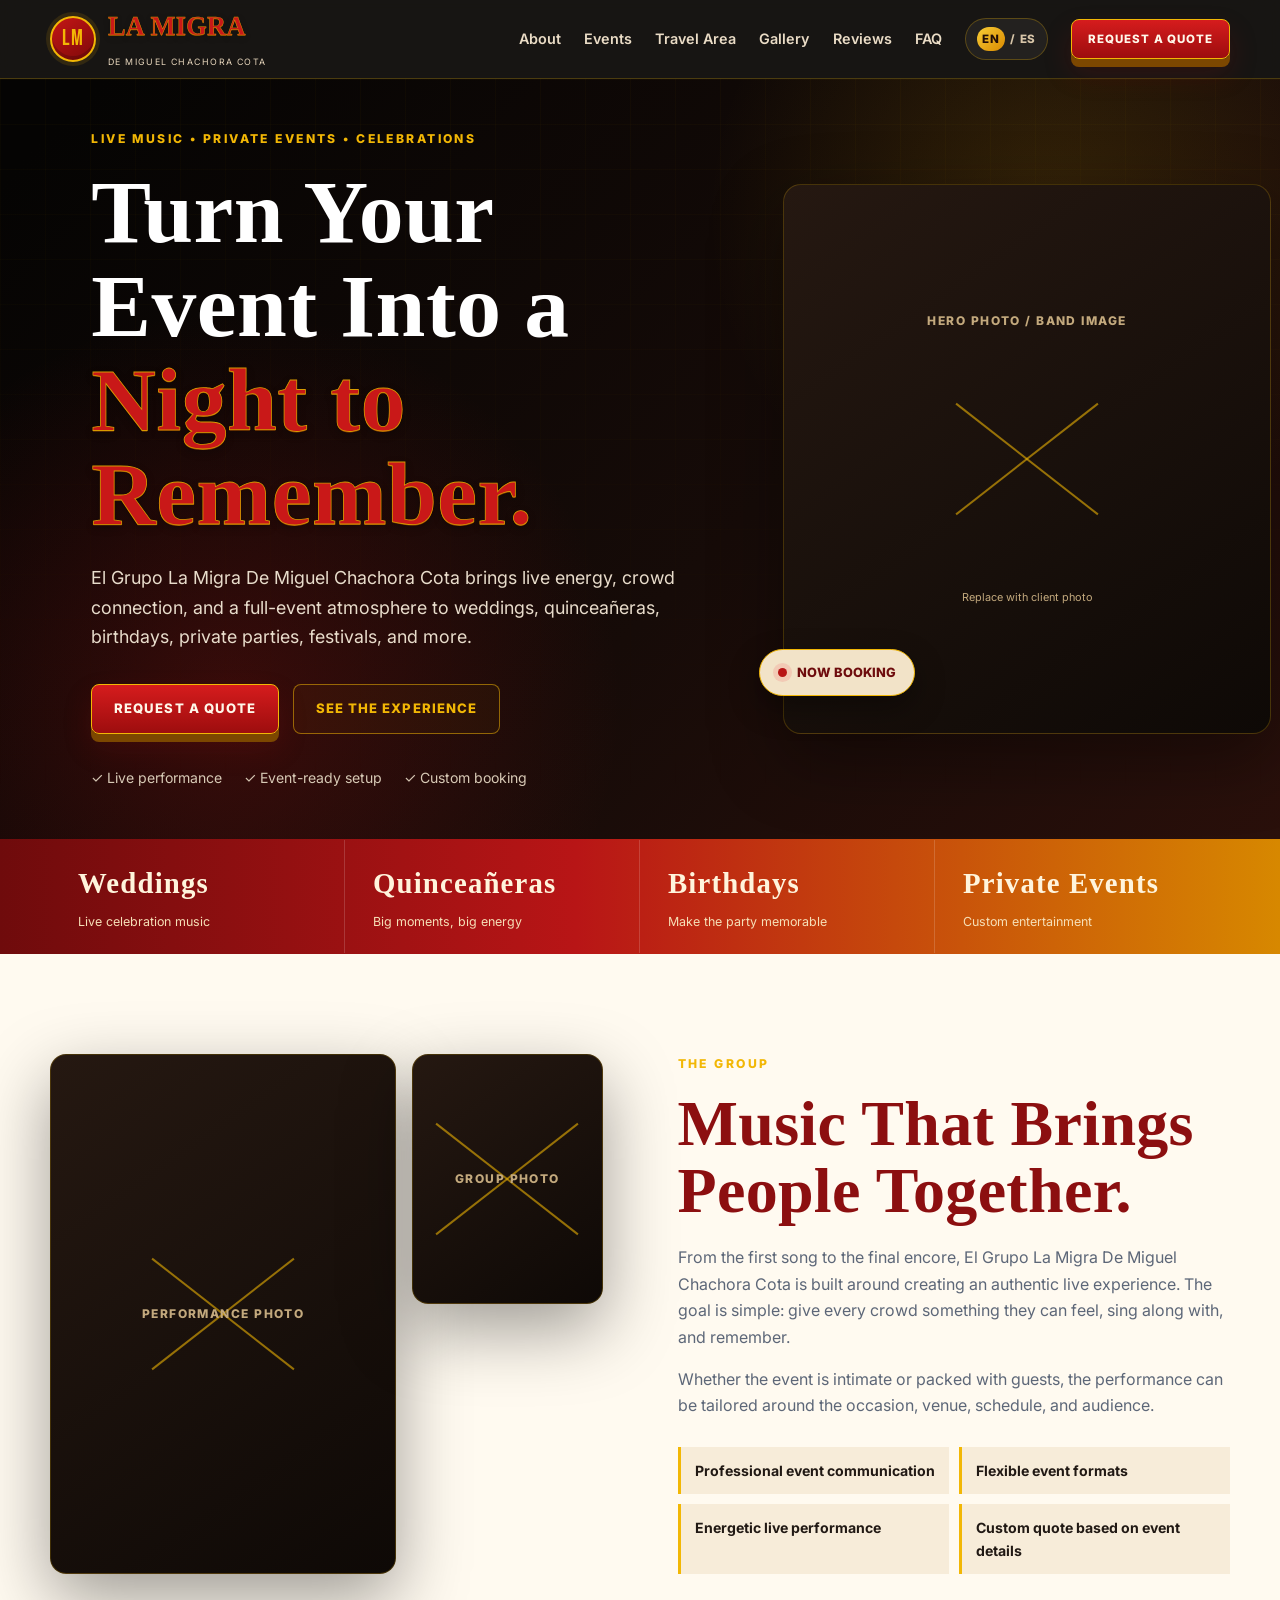
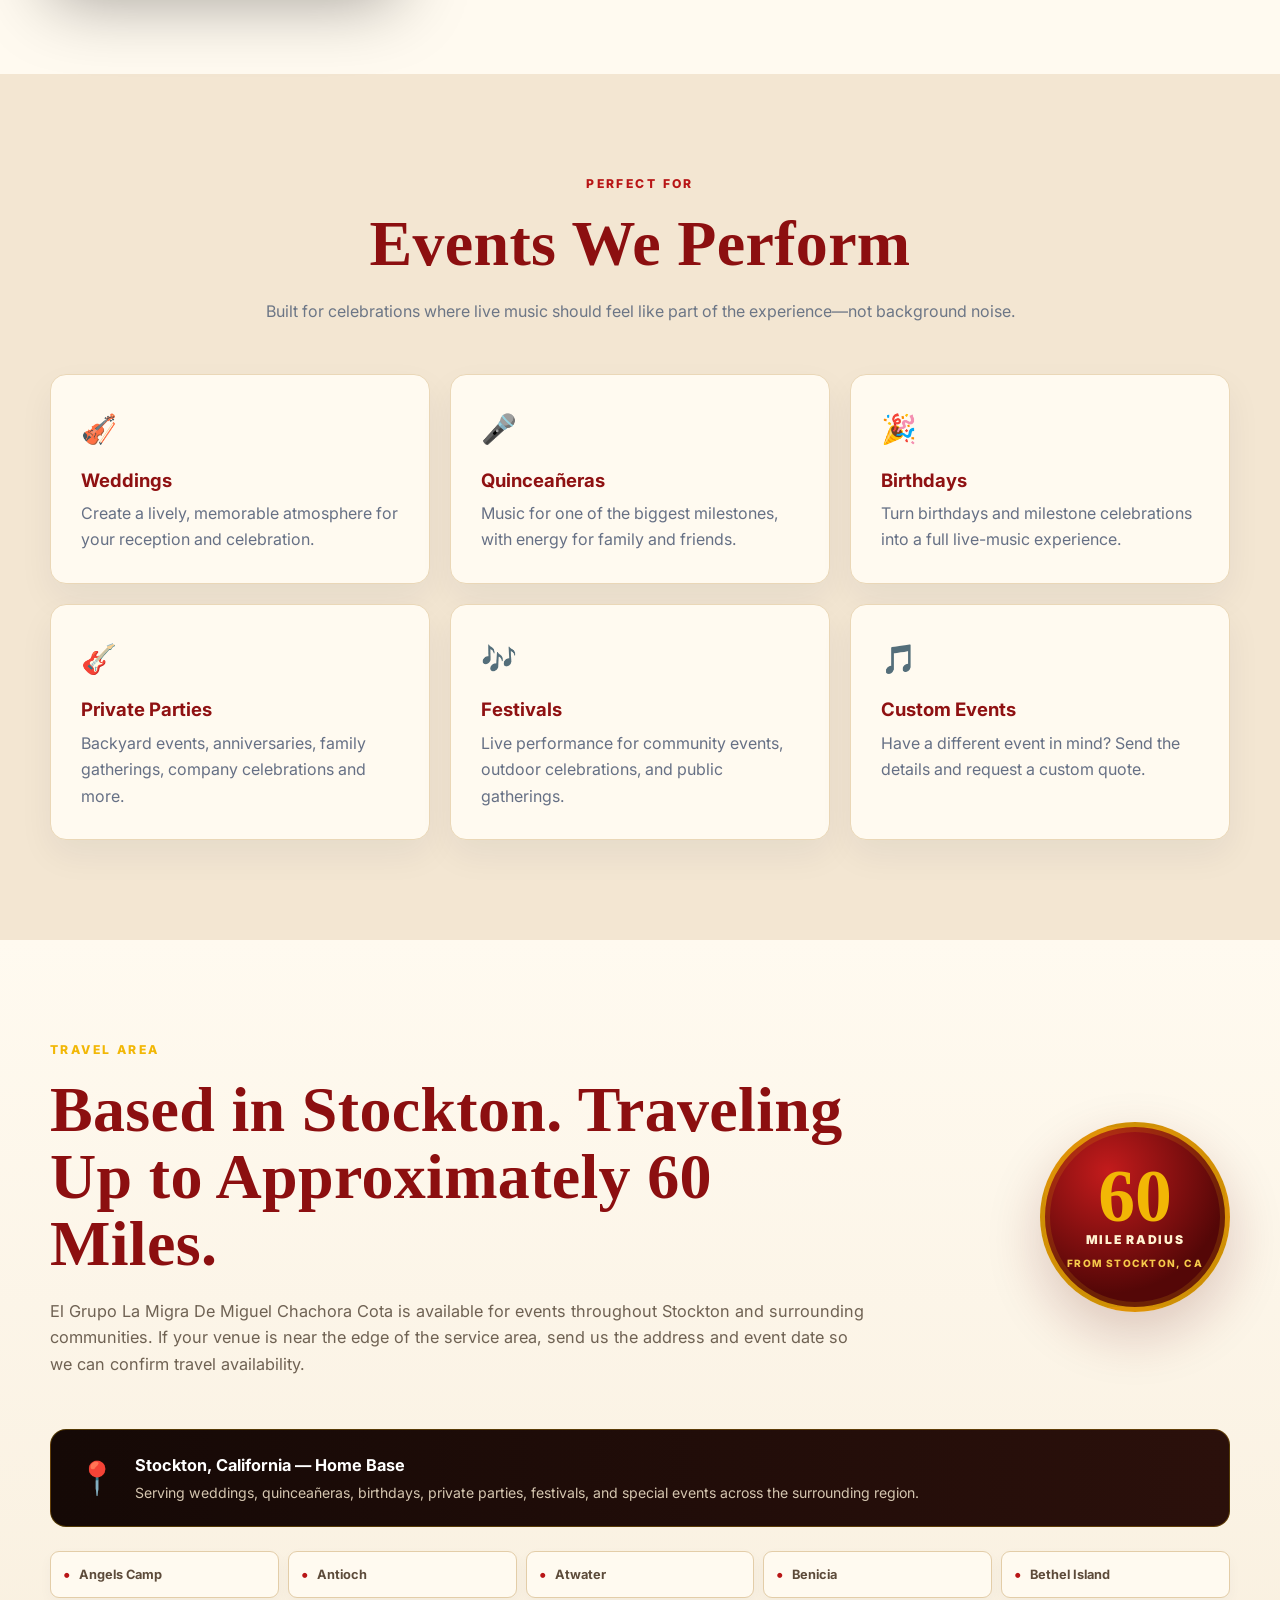
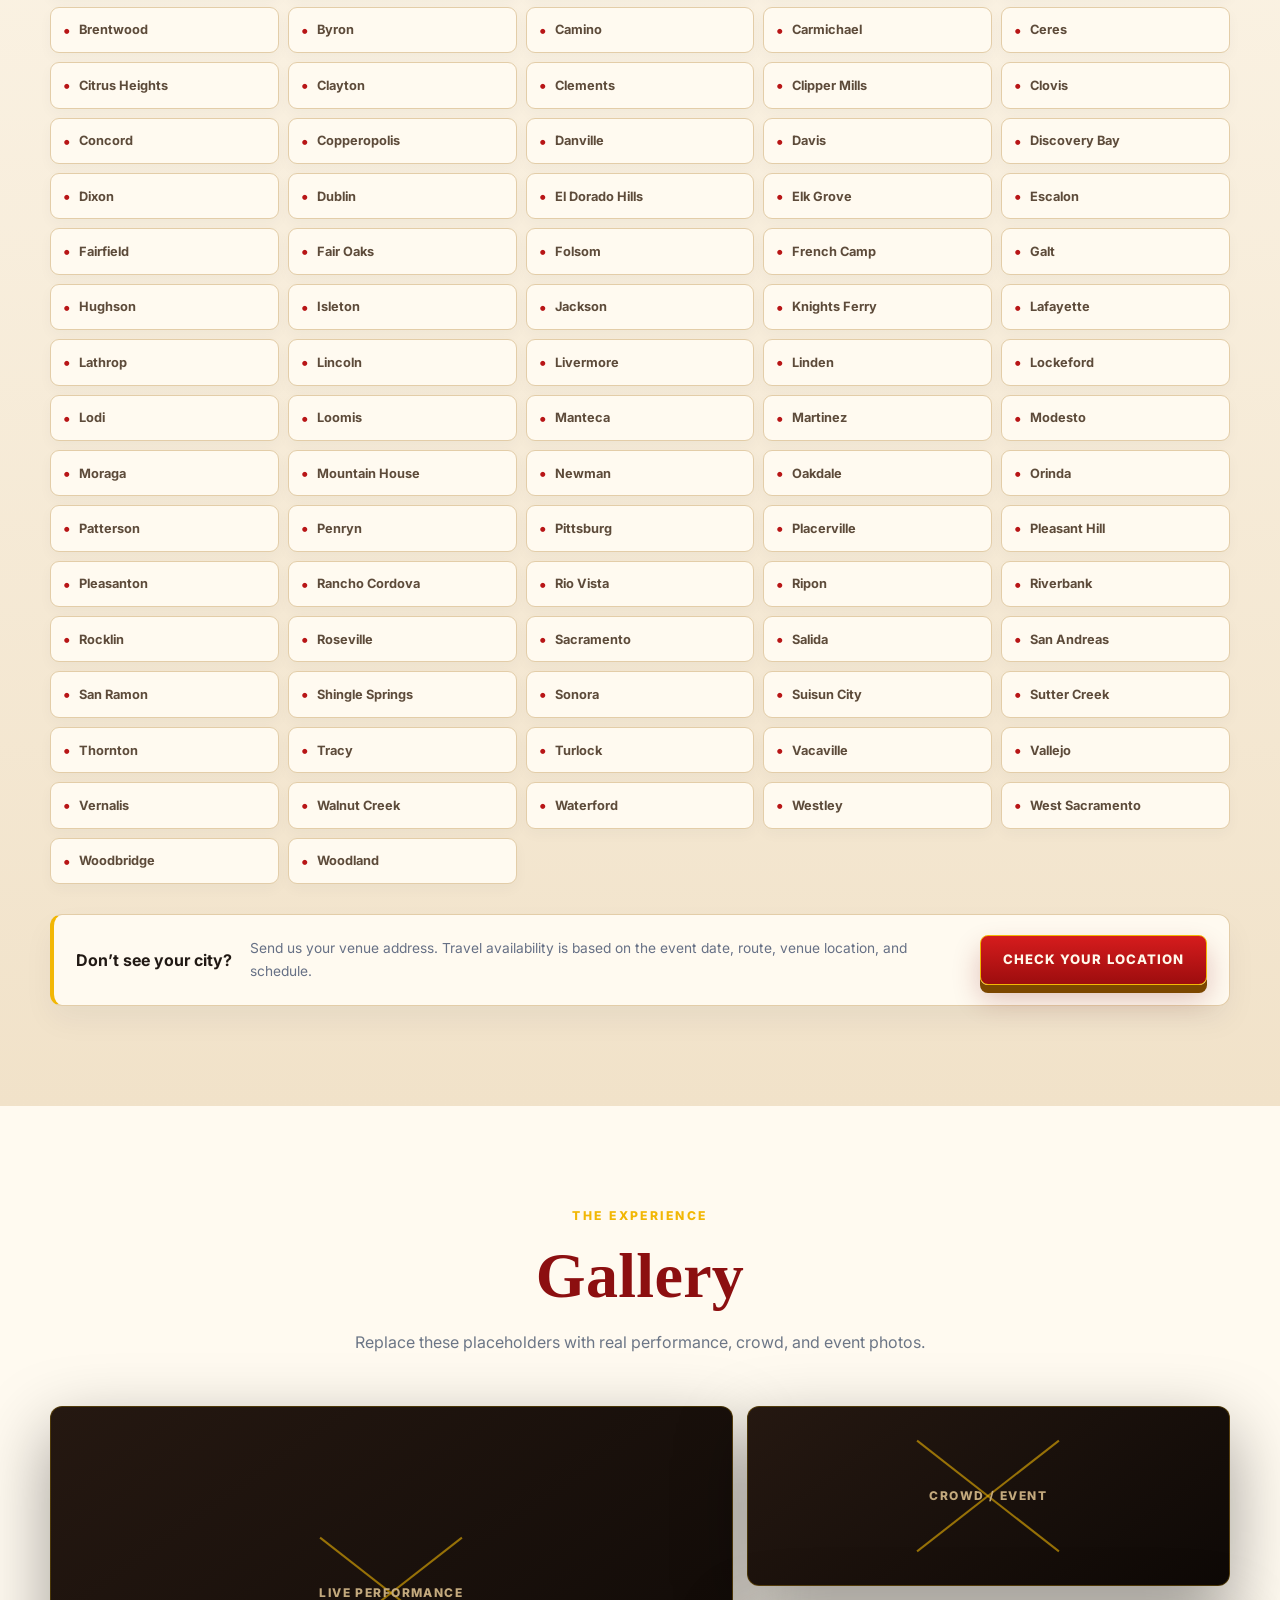
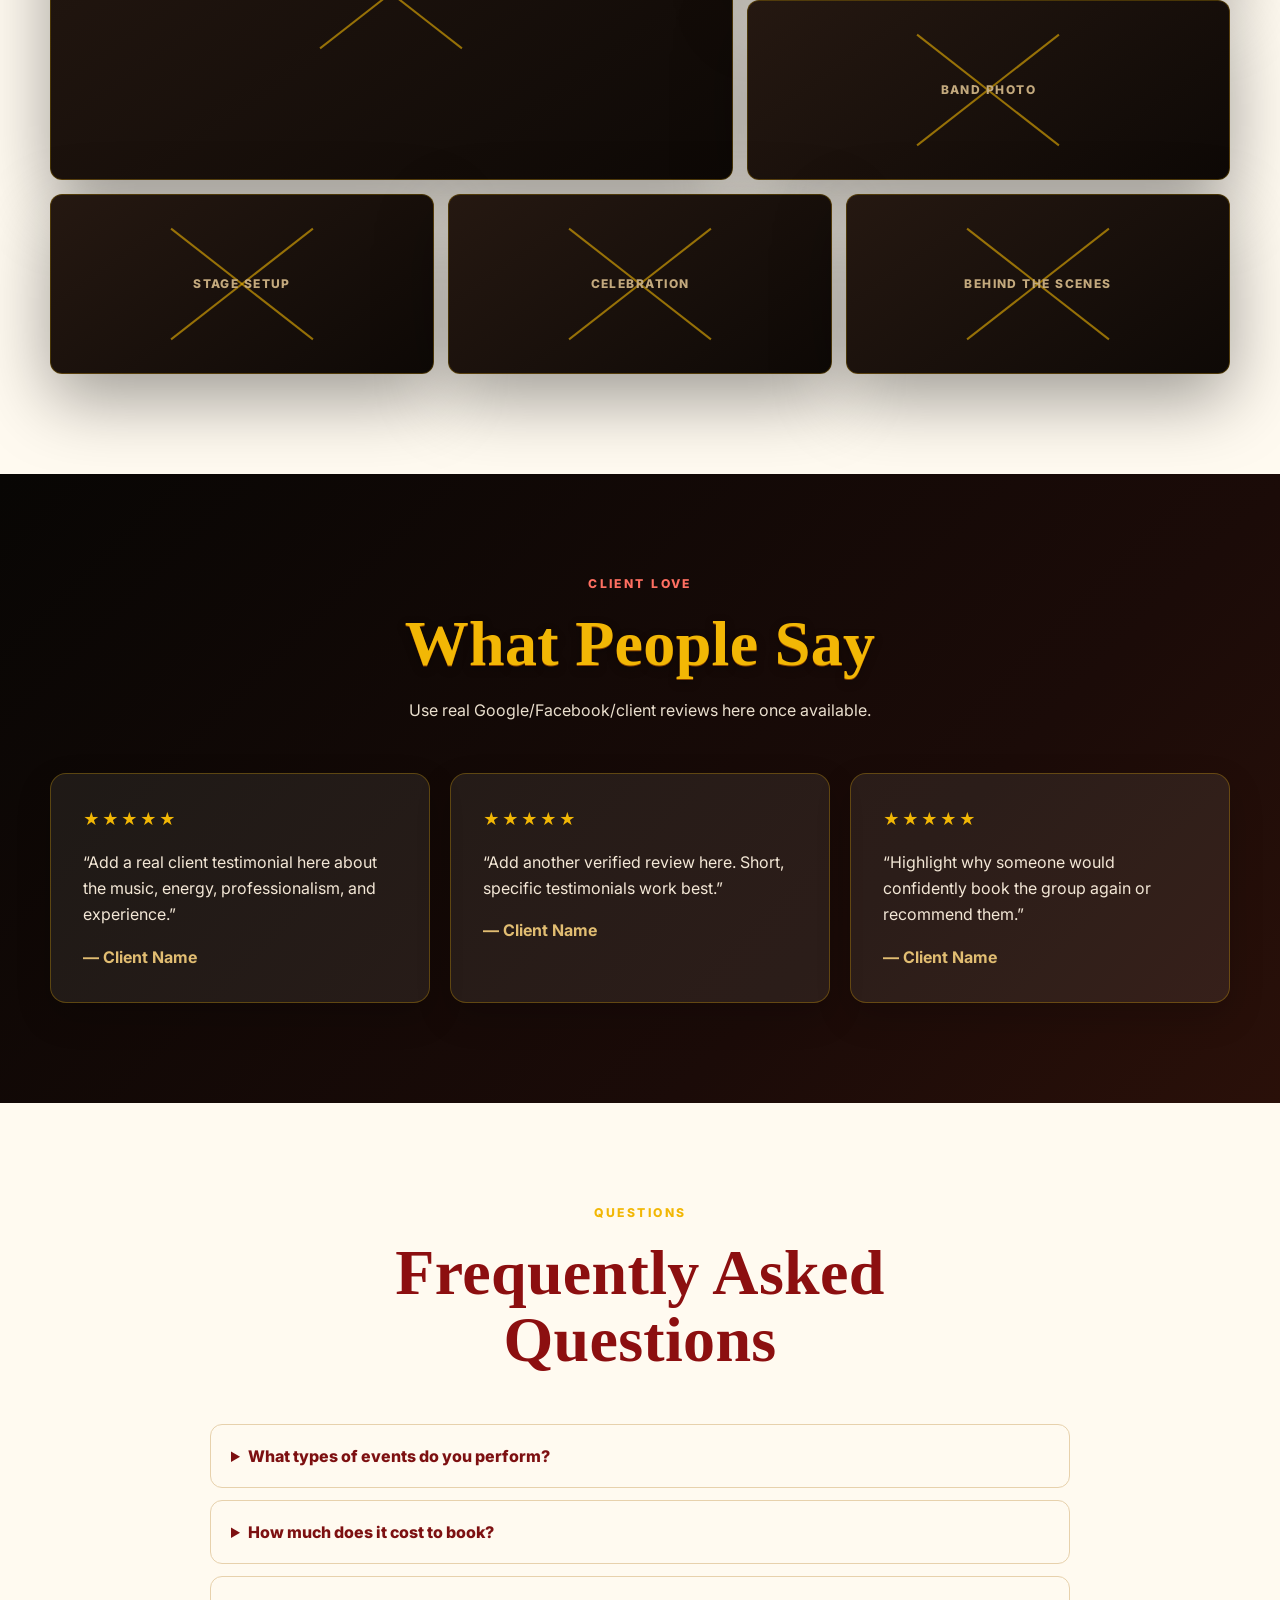
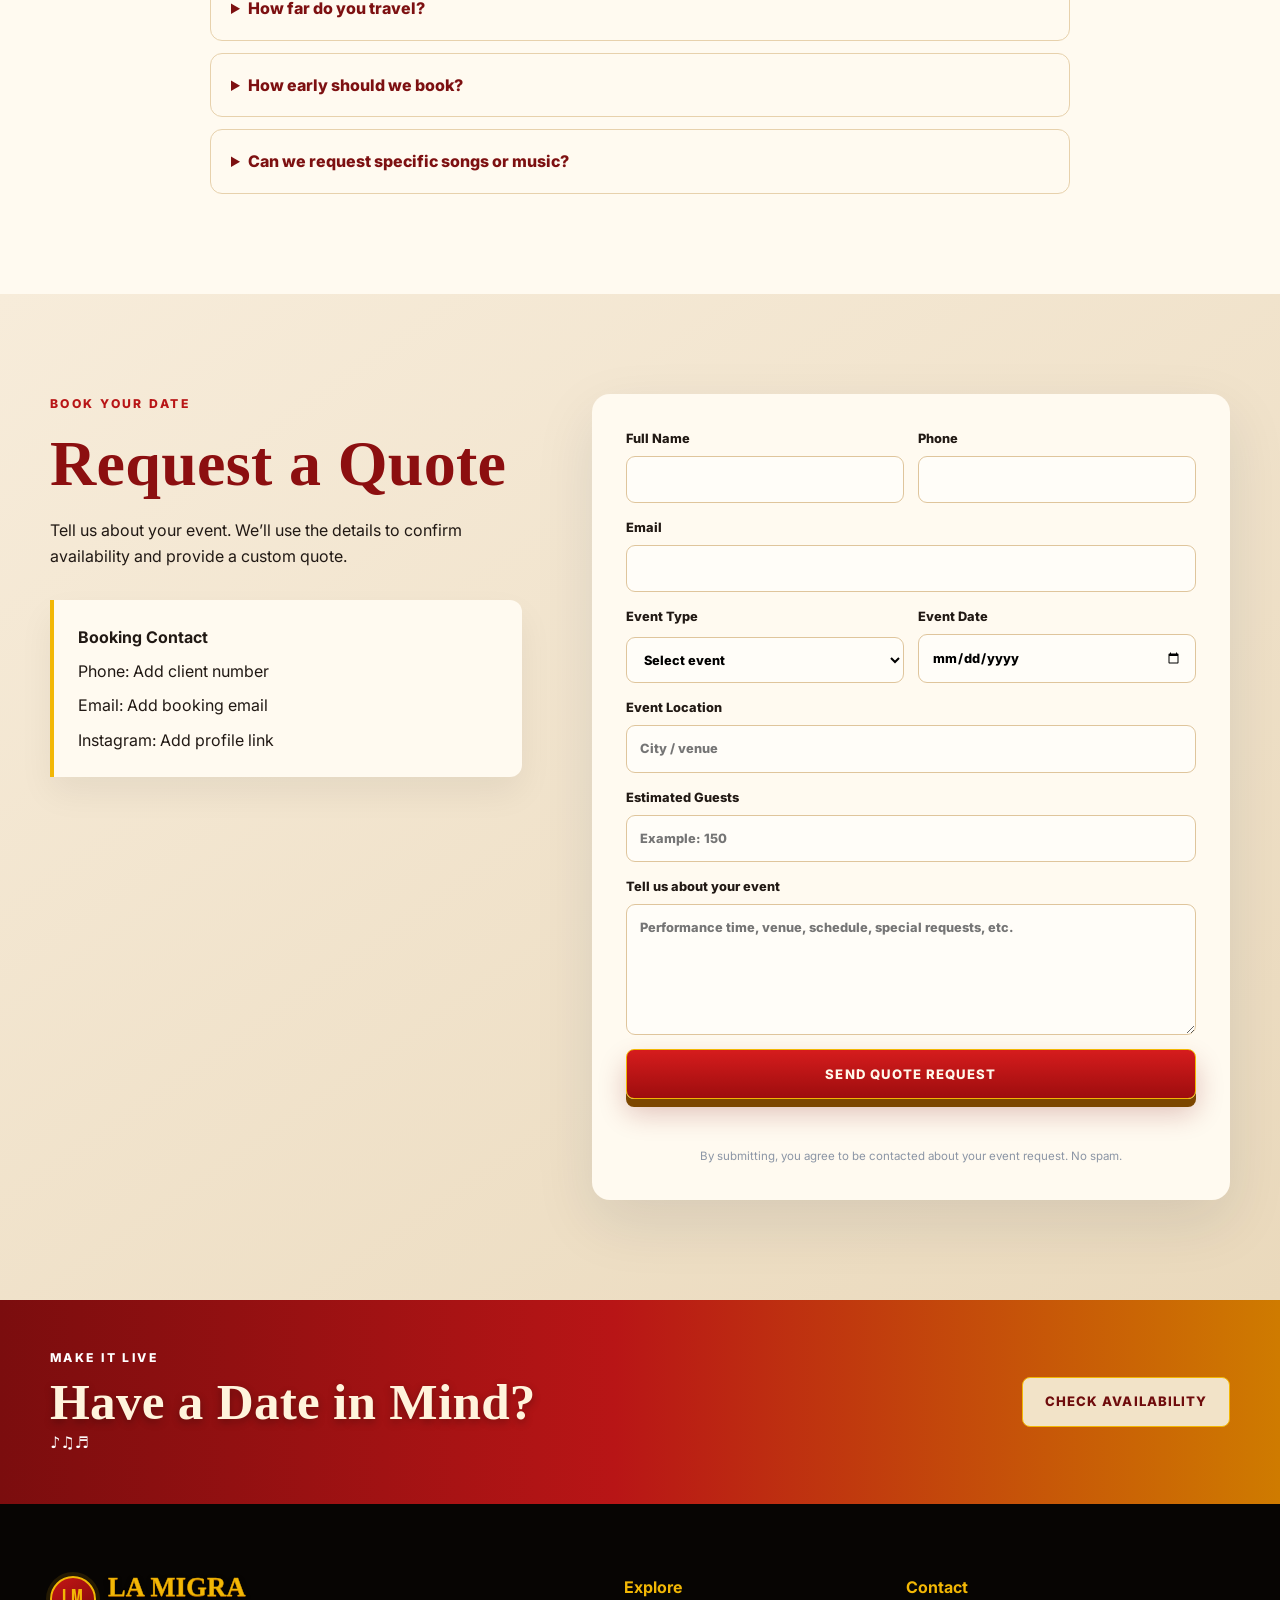
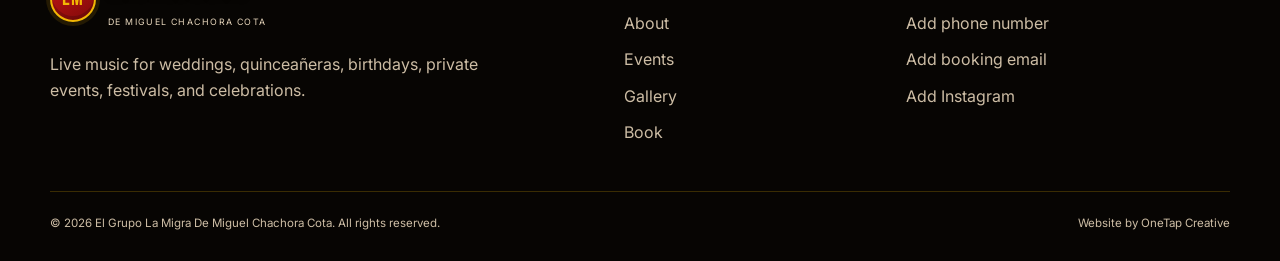
==== commit 05228b66: "Add music themed visual accents" ====
--- a/index.html
+++ b/index.html
@@ -62,6 +62,13 @@
   <main id="main">
     <section class="hero section-dark">
       <div class="hero-bg" aria-hidden="true"></div>
+      <div class="hero-music-decor" aria-hidden="true">
+        <span class="music-note note-1">♪</span>
+        <span class="music-note note-2">♫</span>
+        <span class="music-note note-3">♩</span>
+        <span class="music-note note-4">♬</span>
+        <span class="guitar-decor">🎸</span>
+      </div>
       <div class="container hero-grid">
         <div class="hero-copy reveal">
           <p class="eyebrow">LIVE MUSIC • PRIVATE EVENTS • CELEBRATIONS</p>
@@ -106,12 +113,12 @@
       <div class="container">
         <div class="section-heading reveal"><p class="eyebrow red">PERFECT FOR</p><h2>Events We Perform</h2><p>Built for celebrations where live music should feel like part of the experience—not background noise.</p></div>
         <div class="cards">
-          <article class="event-card reveal"><div class="icon">💍</div><h3>Weddings</h3><p>Create a lively, memorable atmosphere for your reception and celebration.</p></article>
-          <article class="event-card reveal"><div class="icon">👑</div><h3>Quinceañeras</h3><p>Music for one of the biggest milestones, with energy for family and friends.</p></article>
+          <article class="event-card reveal"><div class="icon">🎻</div><h3>Weddings</h3><p>Create a lively, memorable atmosphere for your reception and celebration.</p></article>
+          <article class="event-card reveal"><div class="icon">🎤</div><h3>Quinceañeras</h3><p>Music for one of the biggest milestones, with energy for family and friends.</p></article>
           <article class="event-card reveal"><div class="icon">🎉</div><h3>Birthdays</h3><p>Turn birthdays and milestone celebrations into a full live-music experience.</p></article>
-          <article class="event-card reveal"><div class="icon">🎶</div><h3>Private Parties</h3><p>Backyard events, anniversaries, family gatherings, company celebrations and more.</p></article>
-          <article class="event-card reveal"><div class="icon">🎪</div><h3>Festivals</h3><p>Live performance for community events, outdoor celebrations, and public gatherings.</p></article>
-          <article class="event-card reveal"><div class="icon">📍</div><h3>Custom Events</h3><p>Have a different event in mind? Send the details and request a custom quote.</p></article>
+          <article class="event-card reveal"><div class="icon">🎸</div><h3>Private Parties</h3><p>Backyard events, anniversaries, family gatherings, company celebrations and more.</p></article>
+          <article class="event-card reveal"><div class="icon">🎶</div><h3>Festivals</h3><p>Live performance for community events, outdoor celebrations, and public gatherings.</p></article>
+          <article class="event-card reveal"><div class="icon">🎵</div><h3>Custom Events</h3><p>Have a different event in mind? Send the details and request a custom quote.</p></article>
         </div>
       </div>
     </section>
@@ -208,7 +215,7 @@
     </section>
 
     <section class="cta-band">
-      <div class="container cta-content"><div><p class="eyebrow">MAKE IT LIVE</p><h2>Have a Date in Mind?</h2></div><a class="btn btn-light" href="#quote">Check Availability</a></div>
+      <div class="container cta-content"><div class="cta-copy"><p class="eyebrow">MAKE IT LIVE</p><h2>Have a Date in Mind?</h2><div class="cta-notes" aria-hidden="true"><span>♪</span><span>♫</span><span>♬</span></div></div><a class="btn btn-light" href="#quote">Check Availability</a></div>
     </section>
   </main>
 
--- a/styles.css
+++ b/styles.css
@@ -1,4 +1,4 @@
-:root{--black:#05070b;--black2:#0a0f19;--card:#0f1724;--red:#ef233c;--red2:#b9122b;--blue:#1976ff;--blue2:#0f4fbf;--white:#f7f9fc;--muted:#a8b1c1;--line:rgba(255,255,255,.12);--shadow:0 25px 70px rgba(0,0,0,.35)}*{box-sizing:border-box}html{scroll-behavior:smooth}body{margin:0;font-family:Inter,system-ui,sans-serif;color:#172033;background:#fff;line-height:1.65}a{color:inherit;text-decoration:none}button,input,select,textarea{font:inherit}.container{width:min(1180px,calc(100% - 36px));margin:auto}.narrow{width:min(860px,calc(100% - 36px))}.skip-link{position:absolute;left:-9999px}.skip-link:focus{left:1rem;top:1rem;background:#fff;color:#000;padding:.75rem;z-index:99}.site-header{position:sticky;top:0;z-index:50;background:rgba(5,7,11,.88);backdrop-filter:blur(16px);border-bottom:1px solid var(--line)}.nav-wrap{height:78px;display:flex;align-items:center;justify-content:space-between}.brand{display:flex;align-items:center;gap:.75rem;color:#fff}.brand-mark{width:46px;height:46px;border-radius:50%;display:grid;place-items:center;background:linear-gradient(135deg,var(--red),#8c1024);font-family:"Bebas Neue";font-size:1.35rem;letter-spacing:.06em;border:2px solid var(--blue);box-shadow:0 0 0 4px rgba(25,118,255,.12)}.brand-copy{display:grid;line-height:1}.brand-copy strong{font-family:"Bebas Neue";font-size:1.55rem;letter-spacing:.08em}.brand-copy small{font-size:.55rem;color:#bac4d6;letter-spacing:.12em}.nav{display:flex;align-items:center;gap:1.45rem;color:#d8deea;font-size:.9rem;font-weight:600}.nav a:hover{color:#fff}.menu-toggle{display:none;background:none;color:#fff;border:1px solid var(--line);padding:.5rem .7rem;border-radius:.5rem}.section{padding:100px 0}.section-dark{background:var(--black);color:#fff}.section-alt{background:#f4f7fb}.hero{position:relative;overflow:hidden;min-height:760px;display:flex;align-items:center}.hero-bg{position:absolute;inset:0;background:radial-gradient(circle at 80% 18%,rgba(25,118,255,.22),transparent 28%),radial-gradient(circle at 18% 80%,rgba(239,35,60,.18),transparent 30%),linear-gradient(135deg,#05070b 10%,#0c1421 70%,#07101d)}.hero-bg:after{content:"";position:absolute;inset:0;background-image:linear-gradient(rgba(255,255,255,.025) 1px,transparent 1px),linear-gradient(90deg,rgba(255,255,255,.025) 1px,transparent 1px);background-size:45px 45px;mask-image:linear-gradient(to bottom,#000,transparent)}.hero-grid{position:relative;z-index:1;display:grid;grid-template-columns:1.12fr .88fr;gap:70px;align-items:center}.eyebrow{color:#9fc4ff;font-size:.76rem;font-weight:800;letter-spacing:.2em;text-transform:uppercase;margin:0 0 16px}.eyebrow.red{color:var(--red)}.eyebrow.blue{color:var(--blue)}h1,h2,h3{margin-top:0;line-height:1.05}h1,h2{font-family:"Bebas Neue",sans-serif;letter-spacing:.025em}h1{font-size:clamp(4rem,7vw,7rem);margin-bottom:22px;max-width:820px}h1 span{color:var(--red);text-shadow:0 0 32px rgba(239,35,60,.22)}h2{font-size:clamp(3rem,5vw,5rem);margin-bottom:20px}.hero-text{font-size:1.12rem;color:#c5cedc;max-width:700px}.hero-actions{display:flex;gap:14px;flex-wrap:wrap;margin:32px 0}.btn{display:inline-flex;justify-content:center;align-items:center;min-height:50px;padding:0 22px;border-radius:8px;font-weight:800;text-transform:uppercase;font-size:.82rem;letter-spacing:.08em;border:1px solid transparent;cursor:pointer;transition:.25s}.btn:hover{transform:translateY(-2px)}.btn-primary{color:#fff;background:linear-gradient(135deg,var(--red),var(--red2));box-shadow:0 10px 25px rgba(239,35,60,.22)}.btn-outline{color:#fff;border-color:rgba(255,255,255,.28);background:rgba(255,255,255,.03)}.btn-light{background:#fff;color:var(--black)}.btn-small{min-height:40px;padding:0 16px;font-size:.72rem}.full{width:100%}.trust-row{display:flex;gap:22px;flex-wrap:wrap;color:#9ea9ba;font-size:.88rem}.hero-card{position:relative}.photo-placeholder{position:relative;overflow:hidden;min-height:260px;display:grid;place-items:center;text-align:center;background:linear-gradient(145deg,#172437,#0b111b);border:1px solid rgba(255,255,255,.12);color:#7f8fa8;box-shadow:var(--shadow)}.photo-placeholder:before,.photo-placeholder:after{content:"";position:absolute;width:180px;height:2px;background:rgba(25,118,255,.55)}.photo-placeholder:before{transform:rotate(38deg)}.photo-placeholder:after{transform:rotate(-38deg)}.photo-placeholder span,.photo-placeholder small{position:relative;z-index:2}.photo-placeholder span{font-weight:800;letter-spacing:.12em;font-size:.75rem}.photo-placeholder small{display:block;margin-top:5px;font-size:.68rem}.photo-placeholder.tall{min-height:550px;border-radius:18px}.live-badge{position:absolute;left:-24px;bottom:38px;background:#fff;color:#111;padding:12px 18px;border-radius:999px;font-weight:800;font-size:.8rem;box-shadow:0 12px 30px rgba(0,0,0,.35)}.pulse{display:inline-block;width:9px;height:9px;border-radius:50%;background:var(--red);margin-right:7px;box-shadow:0 0 0 5px rgba(239,35,60,.13)}.quick-strip{background:linear-gradient(90deg,var(--blue2),#15366e 48%,var(--red2));color:#fff}.stats-grid{display:grid;grid-template-columns:repeat(4,1fr);min-height:115px;align-items:center}.stats-grid div{padding:20px 28px;border-right:1px solid rgba(255,255,255,.16)}.stats-grid div:last-child{border-right:0}.stats-grid strong{display:block;font-family:"Bebas Neue";font-size:1.8rem;letter-spacing:.04em}.stats-grid span{font-size:.78rem;color:#dfe8f8}.split-grid{display:grid;grid-template-columns:1fr 1fr;gap:75px;align-items:center}.photo-stack{display:grid;grid-template-columns:1fr .55fr;gap:16px}.photo-placeholder.wide{grid-row:span 2;min-height:520px;border-radius:16px}.photo-placeholder.small{min-height:250px;border-radius:16px}.content p{color:#5d6778}.feature-list{display:grid;grid-template-columns:1fr 1fr;gap:10px;margin-top:28px}.feature-list span{padding:12px 14px;border-left:3px solid var(--blue);background:#f4f7fb;font-weight:700;font-size:.88rem}.section-heading{max-width:760px;margin:0 auto 50px;text-align:center}.section-heading p{color:#6c7686}.cards{display:grid;grid-template-columns:repeat(3,1fr);gap:20px}.event-card{background:#fff;border:1px solid #e3e8f0;border-radius:16px;padding:30px;box-shadow:0 15px 35px rgba(21,39,72,.06);transition:.25s}.event-card:hover{transform:translateY(-6px);border-color:rgba(25,118,255,.35)}.event-card .icon{font-size:1.8rem;margin-bottom:18px}.event-card h3{font-size:1.16rem;margin-bottom:10px}.event-card p{color:#667085;margin:0}.gallery-grid{display:grid;grid-template-columns:repeat(12,1fr);grid-auto-rows:180px;gap:14px}.gallery-grid .photo-placeholder{min-height:0;border-radius:12px}.g1{grid-column:span 7;grid-row:span 2}.g2{grid-column:span 5}.g3{grid-column:span 5}.g4,.g5,.g6{grid-column:span 4}.testimonials{background:linear-gradient(135deg,#05070b,#0d1726)}.review-grid{display:grid;grid-template-columns:repeat(3,1fr);gap:20px}.review{margin:0;padding:32px;border:1px solid var(--line);border-radius:16px;background:rgba(255,255,255,.04)}.review p{color:#d0d7e4}.review cite{font-style:normal;color:#8fa0b7;font-weight:700}.stars{color:#ffca3a;letter-spacing:.12em}.faq-list{display:grid;gap:12px}.faq-list details{border:1px solid #dfe5ee;border-radius:12px;padding:18px 20px;background:#fff}.faq-list summary{cursor:pointer;font-weight:800}.faq-list p{color:#667085;margin-bottom:0}.quote-section{background:linear-gradient(145deg,#f7f9fc,#eef3fa)}.quote-grid{display:grid;grid-template-columns:.85fr 1.15fr;gap:70px}.contact-card{display:grid;gap:8px;margin-top:30px;padding:24px;border-left:4px solid var(--red);background:#fff;border-radius:0 12px 12px 0;box-shadow:0 16px 35px rgba(0,0,0,.06)}.quote-form{display:grid;gap:14px;background:#fff;padding:34px;border-radius:18px;box-shadow:0 22px 60px rgba(17,35,66,.1)}.field-row{display:grid;grid-template-columns:1fr 1fr;gap:14px}.quote-form label{display:grid;gap:7px;font-size:.8rem;font-weight:800}.quote-form input,.quote-form select,.quote-form textarea{width:100%;border:1px solid #d7deea;background:#fbfcfe;border-radius:9px;padding:12px 13px;outline:none}.quote-form input:focus,.quote-form select:focus,.quote-form textarea:focus{border-color:var(--blue);box-shadow:0 0 0 3px rgba(25,118,255,.1)}.form-status{font-weight:700;margin:0;min-height:20px}.privacy-note{font-size:.72rem;color:#8b95a5;margin:0;text-align:center}.cta-band{background:linear-gradient(90deg,var(--red2),var(--red),var(--blue2));color:#fff;padding:48px 0}.cta-content{display:flex;align-items:center;justify-content:space-between;gap:30px}.cta-content h2{font-size:3.2rem;margin:0}.cta-content .eyebrow{color:#fff;margin-bottom:7px}.footer{background:#030509;color:#aab5c5;padding:70px 0 28px}.footer-grid{display:grid;grid-template-columns:1.6fr .7fr 1fr;gap:55px}.footer-grid>div{display:grid;align-content:start;gap:10px}.footer-grid>div:first-child p{max-width:460px}.footer-grid strong{color:#fff}.footer-grid a:hover{color:#fff}.footer-bottom{display:flex;justify-content:space-between;gap:20px;border-top:1px solid var(--line);margin-top:45px;padding-top:22px;font-size:.72rem}.mobile-cta{display:none}.reveal{opacity:0;transform:translateY(18px);transition:opacity .7s ease,transform .7s ease}.reveal.visible{opacity:1;transform:none}@media(max-width:900px){.nav{display:none;position:absolute;top:78px;left:0;right:0;background:#070b12;padding:20px;flex-direction:column;align-items:stretch;border-bottom:1px solid var(--line)}.nav.open{display:flex}.menu-toggle{display:block}.hero{min-height:auto;padding:100px 0 75px}.hero-grid,.split-grid,.quote-grid{grid-template-columns:1fr;gap:45px}.hero-card{max-width:620px}.photo-placeholder.tall{min-height:440px}.stats-grid{grid-template-columns:1fr 1fr}.stats-grid div:nth-child(2){border-right:0}.cards,.review-grid{grid-template-columns:1fr 1fr}.gallery-grid{grid-auto-rows:150px}.g1,.g2,.g3,.g4,.g5,.g6{grid-column:span 6}.g1{grid-row:span 2}.footer-grid{grid-template-columns:1fr 1fr}.footer-grid>div:first-child{grid-column:1/-1}}@media(max-width:600px){.container,.narrow{width:min(100% - 26px,1180px)}.section{padding:72px 0}.nav-wrap{height:68px}.nav{top:68px}.brand-copy small{display:none}.hero{padding-top:74px}.hero-grid{gap:34px}h1{font-size:3.7rem}.hero-text{font-size:1rem}.hero-card .photo-placeholder.tall{min-height:360px}.live-badge{left:12px;bottom:18px}.stats-grid{grid-template-columns:1fr 1fr}.stats-grid div{padding:15px}.stats-grid strong{font-size:1.45rem}.split-grid{gap:38px}.photo-stack{grid-template-columns:1fr 1fr}.photo-placeholder.wide{grid-column:1/-1;grid-row:auto;min-height:330px}.photo-placeholder.small{min-height:180px}.feature-list,.cards,.review-grid,.field-row{grid-template-columns:1fr}.gallery-grid{display:grid;grid-template-columns:1fr 1fr;grid-auto-rows:135px}.g1,.g2,.g3,.g4,.g5,.g6{grid-column:auto;grid-row:auto}.g1{grid-column:1/-1;grid-row:span 2}.quote-form{padding:22px}.cta-content{align-items:flex-start;flex-direction:column}.cta-content h2{font-size:2.7rem}.footer-grid{grid-template-columns:1fr}.footer-grid>div:first-child{grid-column:auto}.footer-bottom{flex-direction:column}.mobile-cta{display:block;position:fixed;z-index:45;bottom:12px;left:13px;right:13px;text-align:center;background:linear-gradient(135deg,var(--red),var(--red2));color:#fff;padding:14px;border-radius:10px;font-size:.78rem;font-weight:900;text-transform:uppercase;letter-spacing:.08em;box-shadow:0 14px 30px rgba(0,0,0,.32)}body{padding-bottom:68px}}
+:root{--black:#05070b;--black2:#0a0f19;--card:#0f1724;--red:#ef233c;--red2:#b9122b;--blue:#1976ff;--blue2:#0f4fbf;--white:#f7f9fc;--muted:#a8b1c1;--line:rgba(255,255,255,.12);--shadow:0 25px 70px rgba(0,0,0,.35)}*{box-sizing:border-box}html{scroll-behavior:smooth}body{margin:0;font-family:Inter,system-ui,sans-serif;color:#172033;background:#fff;line-height:1.65}a{color:inherit;text-decoration:none}button,input,select,textarea{font:inherit}.container{width:min(1180px,calc(100% - 36px));margin:auto}.narrow{width:min(860px,calc(100% - 36px))}.skip-link{position:absolute;left:-9999px}.skip-link:focus{left:1rem;top:1rem;background:#fff;color:#000;padding:.75rem;z-index:99}.site-header{position:sticky;top:0;z-index:50;background:rgba(5,7,11,.88);backdrop-filter:blur(16px);border-bottom:1px solid var(--line)}.nav-wrap{height:78px;display:flex;align-items:center;justify-content:space-between}.brand{display:flex;align-items:center;gap:.75rem;color:#fff}.brand-mark{width:46px;height:46px;border-radius:50%;display:grid;place-items:center;background:linear-gradient(135deg,var(--red),#8c1024);font-family:"Bebas Neue";font-size:1.35rem;letter-spacing:.06em;border:2px solid var(--blue);box-shadow:0 0 0 4px rgba(25,118,255,.12)}.brand-copy{display:flex;flex-direction:column;line-height:1}.brand-copy strong{font-family:"Bebas Neue";font-size:1.55rem;letter-spacing:.08em}.brand-copy small{font-size:.55rem;color:#bac4d6;letter-spacing:.12em}.nav{display:flex;align-items:center;gap:1.45rem;color:#d8deea;font-size:.9rem;font-weight:600}.nav a:hover{color:#fff}.menu-toggle{display:none;background:none;color:#fff;border:1px solid var(--line);padding:.5rem .7rem;border-radius:.5rem}.section{padding:100px 0}.section-dark{background:var(--black);color:#fff}.section-alt{background:#f4f7fb}.hero{position:relative;overflow:hidden;min-height:760px;display:flex;align-items:center}.hero-bg{position:absolute;inset:0;background:radial-gradient(circle at 80% 18%,rgba(25,118,255,.22),transparent 28%),radial-gradient(circle at 18% 80%,rgba(239,35,60,.18),transparent 30%),linear-gradient(135deg,#05070b 10%,#0c1421 70%,#07101d)}.hero-bg:after{content:"";position:absolute;inset:0;background-image:linear-gradient(rgba(255,255,255,.025) 1px,transparent 1px),linear-gradient(90deg,rgba(255,255,255,.025) 1px,transparent 1px);background-size:45px 45px;mask-image:linear-gradient(to bottom,#000,transparent)}.hero-grid{position:relative;z-index:1;display:grid;grid-template-columns:1.12fr .88fr;gap:70px;align-items:center}.eyebrow{color:#9fc4ff;font-size:.76rem;font-weight:800;letter-spacing:.2em;text-transform:uppercase;margin:0 0 16px}.eyebrow.red{color:var(--red)}.eyebrow.blue{color:var(--blue)}h1,h2,h3{margin-top:0;line-height:1.05}h1,h2{font-family:"Bebas Neue",sans-serif;letter-spacing:.025em}h1{font-size:clamp(4rem,7vw,7rem);margin-bottom:22px;max-width:820px}h1 span{color:var(--red);text-shadow:0 0 32px rgba(239,35,60,.22)}h2{font-size:clamp(3rem,5vw,5rem);margin-bottom:20px}.hero-text{font-size:1.12rem;color:#c5cedc;max-width:700px}.hero-actions{display:flex;gap:14px;flex-wrap:wrap;margin:32px 0}.btn{display:inline-flex;justify-content:center;align-items:center;min-height:50px;padding:0 22px;border-radius:8px;font-weight:800;text-transform:uppercase;font-size:.82rem;letter-spacing:.08em;border:1px solid transparent;cursor:pointer;transition:.25s}.btn:hover{transform:translateY(-2px)}.btn-primary{color:#fff;background:linear-gradient(135deg,var(--red),var(--red2));box-shadow:0 10px 25px rgba(239,35,60,.22)}.btn-outline{color:#fff;border-color:rgba(255,255,255,.28);background:rgba(255,255,255,.03)}.btn-light{background:#fff;color:var(--black)}.btn-small{min-height:40px;padding:0 16px;font-size:.72rem}.full{width:100%}.trust-row{display:flex;gap:22px;flex-wrap:wrap;color:#9ea9ba;font-size:.88rem}.hero-card{position:relative}.photo-placeholder{position:relative;overflow:hidden;min-height:260px;display:grid;place-items:center;text-align:center;background:linear-gradient(145deg,#172437,#0b111b);border:1px solid rgba(255,255,255,.12);color:#7f8fa8;box-shadow:var(--shadow)}.photo-placeholder:before,.photo-placeholder:after{content:"";position:absolute;width:180px;height:2px;background:rgba(25,118,255,.55)}.photo-placeholder:before{transform:rotate(38deg)}.photo-placeholder:after{transform:rotate(-38deg)}.photo-placeholder span,.photo-placeholder small{position:relative;z-index:2}.photo-placeholder span{font-weight:800;letter-spacing:.12em;font-size:.75rem}.photo-placeholder small{display:block;margin-top:5px;font-size:.68rem}.photo-placeholder.tall{min-height:550px;border-radius:18px}.live-badge{position:absolute;left:-24px;bottom:38px;background:#fff;color:#111;padding:12px 18px;border-radius:999px;font-weight:800;font-size:.8rem;box-shadow:0 12px 30px rgba(0,0,0,.35)}.pulse{display:inline-block;width:9px;height:9px;border-radius:50%;background:var(--red);margin-right:7px;box-shadow:0 0 0 5px rgba(239,35,60,.13)}.quick-strip{background:linear-gradient(90deg,var(--blue2),#15366e 48%,var(--red2));color:#fff}.stats-grid{display:grid;grid-template-columns:repeat(4,1fr);min-height:115px;align-items:center}.stats-grid div{padding:20px 28px;border-right:1px solid rgba(255,255,255,.16)}.stats-grid div:last-child{border-right:0}.stats-grid strong{display:block;font-family:"Bebas Neue";font-size:1.8rem;letter-spacing:.04em}.stats-grid span{font-size:.78rem;color:#dfe8f8}.split-grid{display:grid;grid-template-columns:1fr 1fr;gap:75px;align-items:center}.photo-stack{display:grid;grid-template-columns:1fr .55fr;gap:16px}.photo-placeholder.wide{grid-row:span 2;min-height:520px;border-radius:16px}.photo-placeholder.small{min-height:250px;border-radius:16px}.content p{color:#5d6778}.feature-list{display:grid;grid-template-columns:1fr 1fr;gap:10px;margin-top:28px}.feature-list span{padding:12px 14px;border-left:3px solid var(--blue);background:#f4f7fb;font-weight:700;font-size:.88rem}.section-heading{max-width:760px;margin:0 auto 50px;text-align:center}.section-heading p{color:#6c7686}.cards{display:grid;grid-template-columns:repeat(3,1fr);gap:20px}.event-card{background:#fff;border:1px solid #e3e8f0;border-radius:16px;padding:30px;box-shadow:0 15px 35px rgba(21,39,72,.06);transition:.25s}.event-card:hover{transform:translateY(-6px);border-color:rgba(25,118,255,.35)}.event-card .icon{font-size:1.8rem;margin-bottom:18px}.event-card h3{font-size:1.16rem;margin-bottom:10px}.event-card p{color:#667085;margin:0}.gallery-grid{display:grid;grid-template-columns:repeat(12,1fr);grid-auto-rows:180px;gap:14px}.gallery-grid .photo-placeholder{min-height:0;border-radius:12px}.g1{grid-column:span 7;grid-row:span 2}.g2{grid-column:span 5}.g3{grid-column:span 5}.g4,.g5,.g6{grid-column:span 4}.testimonials{background:linear-gradient(135deg,#05070b,#0d1726)}.review-grid{display:grid;grid-template-columns:repeat(3,1fr);gap:20px}.review{margin:0;padding:32px;border:1px solid var(--line);border-radius:16px;background:rgba(255,255,255,.04)}.review p{color:#d0d7e4}.review cite{font-style:normal;color:#8fa0b7;font-weight:700}.stars{color:#ffca3a;letter-spacing:.12em}.faq-list{display:grid;gap:12px}.faq-list details{border:1px solid #dfe5ee;border-radius:12px;padding:18px 20px;background:#fff}.faq-list summary{cursor:pointer;font-weight:800}.faq-list p{color:#667085;margin-bottom:0}.quote-section{background:linear-gradient(145deg,#f7f9fc,#eef3fa)}.quote-grid{display:grid;grid-template-columns:.85fr 1.15fr;gap:70px}.contact-card{display:grid;gap:8px;margin-top:30px;padding:24px;border-left:4px solid var(--red);background:#fff;border-radius:0 12px 12px 0;box-shadow:0 16px 35px rgba(0,0,0,.06)}.quote-form{display:grid;gap:14px;background:#fff;padding:34px;border-radius:18px;box-shadow:0 22px 60px rgba(17,35,66,.1)}.field-row{display:grid;grid-template-columns:1fr 1fr;gap:14px}.quote-form label{display:grid;gap:7px;font-size:.8rem;font-weight:800}.quote-form input,.quote-form select,.quote-form textarea{width:100%;border:1px solid #d7deea;background:#fbfcfe;border-radius:9px;padding:12px 13px;outline:none}.quote-form input:focus,.quote-form select:focus,.quote-form textarea:focus{border-color:var(--blue);box-shadow:0 0 0 3px rgba(25,118,255,.1)}.form-status{font-weight:700;margin:0;min-height:20px}.privacy-note{font-size:.72rem;color:#8b95a5;margin:0;text-align:center}.cta-band{background:linear-gradient(90deg,var(--red2),var(--red),var(--blue2));color:#fff;padding:48px 0}.cta-content{display:flex;align-items:center;justify-content:space-between;gap:30px}.cta-content h2{font-size:3.2rem;margin:0}.cta-content .eyebrow{color:#fff;margin-bottom:7px}.footer{background:#030509;color:#aab5c5;padding:70px 0 28px}.footer-grid{display:grid;grid-template-columns:1.6fr .7fr 1fr;gap:55px}.footer-grid>div{display:grid;align-content:start;gap:10px}.footer-grid>div:first-child p{max-width:460px}.footer-grid strong{color:#fff}.footer-grid a:hover{color:#fff}.footer-bottom{display:flex;justify-content:space-between;gap:20px;border-top:1px solid var(--line);margin-top:45px;padding-top:22px;font-size:.72rem}.mobile-cta{display:none}.reveal{opacity:0;transform:translateY(18px);transition:opacity .7s ease,transform .7s ease}.reveal.visible{opacity:1;transform:none}@media(max-width:900px){.nav{display:none;position:absolute;top:78px;left:0;right:0;background:#070b12;padding:20px;flex-direction:column;align-items:stretch;border-bottom:1px solid var(--line)}.nav.open{display:flex}.menu-toggle{display:block}.hero{min-height:auto;padding:100px 0 75px}.hero-grid,.split-grid,.quote-grid{grid-template-columns:1fr;gap:45px}.hero-card{max-width:620px}.photo-placeholder.tall{min-height:440px}.stats-grid{grid-template-columns:1fr 1fr}.stats-grid div:nth-child(2){border-right:0}.cards,.review-grid{grid-template-columns:1fr 1fr}.gallery-grid{grid-auto-rows:150px}.g1,.g2,.g3,.g4,.g5,.g6{grid-column:span 6}.g1{grid-row:span 2}.footer-grid{grid-template-columns:1fr 1fr}.footer-grid>div:first-child{grid-column:1/-1}}@media(max-width:600px){.container,.narrow{width:min(100% - 26px,1180px)}.section{padding:72px 0}.nav-wrap{height:68px}.nav{top:68px}.brand-copy small{display:none}.hero{padding-top:74px}.hero-grid{gap:34px}h1{font-size:3.7rem}.hero-text{font-size:1rem}.hero-card .photo-placeholder.tall{min-height:360px}.live-badge{left:12px;bottom:18px}.stats-grid{grid-template-columns:1fr 1fr}.stats-grid div{padding:15px}.stats-grid strong{font-size:1.45rem}.split-grid{gap:38px}.photo-stack{grid-template-columns:1fr 1fr}.photo-placeholder.wide{grid-column:1/-1;grid-row:auto;min-height:330px}.photo-placeholder.small{min-height:180px}.feature-list,.cards,.review-grid,.field-row{grid-template-columns:1fr}.gallery-grid{display:grid;grid-template-columns:1fr 1fr;grid-auto-rows:135px}.g1,.g2,.g3,.g4,.g5,.g6{grid-column:auto;grid-row:auto}.g1{grid-column:1/-1;grid-row:span 2}.quote-form{padding:22px}.cta-content{align-items:flex-start;flex-direction:column}.cta-content h2{font-size:2.7rem}.footer-grid{grid-template-columns:1fr}.footer-grid>div:first-child{grid-column:auto}.footer-bottom{flex-direction:column}.mobile-cta{display:block;position:fixed;z-index:45;bottom:12px;left:13px;right:13px;text-align:center;background:linear-gradient(135deg,var(--red),var(--red2));color:#fff;padding:14px;border-radius:10px;font-size:.78rem;font-weight:900;text-transform:uppercase;letter-spacing:.08em;box-shadow:0 14px 30px rgba(0,0,0,.32)}body{padding-bottom:68px}}
 
 .language-toggle{display:inline-flex;align-items:center;gap:.28rem;background:rgba(255,255,255,.05);color:#b9c3d3;border:1px solid rgba(255,255,255,.18);border-radius:999px;padding:.48rem .68rem;font-size:.72rem;font-weight:800;letter-spacing:.06em;cursor:pointer;transition:.2s;white-space:nowrap}
 .language-toggle:hover{background:rgba(255,255,255,.1);color:#fff;border-color:rgba(255,255,255,.32)}
@@ -24,3 +24,300 @@
 .travel-note strong{white-space:nowrap}.travel-note span{color:#667085;font-size:.86rem}
 @media(max-width:900px){.travel-head{grid-template-columns:1fr}.radius-badge{width:160px;height:160px}.city-list{grid-template-columns:repeat(3,1fr)}.travel-note{grid-template-columns:1fr}.travel-note strong{white-space:normal}}
 @media(max-width:600px){.city-list{grid-template-columns:1fr 1fr}.radius-badge{width:145px;height:145px}.radius-badge strong{font-size:3.7rem}.travel-callout{align-items:flex-start}.travel-note .btn{width:100%}}
+
+/* Vintage La Migra-inspired visual system */
+:root{
+  --black:#090705;
+  --black2:#17100b;
+  --card:#1b120d;
+  --red:#b81516;
+  --red2:#7f0c0d;
+  --blue:#f2b705;
+  --blue2:#c87900;
+  --gold:#f2b705;
+  --gold2:#d77b00;
+  --cream:#f2e3c8;
+  --white:#fffaf0;
+  --muted:#cbbda8;
+  --line:rgba(242,183,5,.22);
+  --shadow:0 25px 70px rgba(0,0,0,.38)
+}
+body{color:#211914;background:#fffaf0}
+.site-header{background:rgba(9,7,5,.94);border-bottom:1px solid rgba(242,183,5,.24)}
+.brand-mark{
+  background:linear-gradient(145deg,#c41616,#7e0909);
+  color:var(--gold);
+  border:2px solid var(--gold);
+  box-shadow:0 0 0 4px rgba(242,183,5,.12),inset 0 -4px 0 rgba(0,0,0,.18)
+}
+.brand-copy strong{
+  font-family:"Lobster",cursive;
+  font-size:1.65rem;
+  letter-spacing:.01em;
+  color:#c91918;
+  -webkit-text-stroke:.45px #d89b00;
+  text-shadow:0 1px 0 #7a3b00,0 2px 6px rgba(0,0,0,.28)
+}
+.brand-copy small{color:#e8d7bd}
+.nav{color:#eadcc6}
+.nav a:hover{color:var(--gold)}
+.menu-toggle{border-color:rgba(242,183,5,.35);color:var(--gold)}
+.section-dark{background:var(--black)}
+.section-alt{background:#f3e6d2}
+.hero-bg{
+  background:
+    radial-gradient(circle at 82% 18%,rgba(242,183,5,.14),transparent 28%),
+    radial-gradient(circle at 18% 82%,rgba(184,21,22,.24),transparent 32%),
+    linear-gradient(135deg,#050403 5%,#160b08 58%,#2a100b 100%)
+}
+.hero-bg:after{
+  background-image:
+    linear-gradient(rgba(242,183,5,.028) 1px,transparent 1px),
+    linear-gradient(90deg,rgba(242,183,5,.028) 1px,transparent 1px)
+}
+.eyebrow{color:var(--gold)}
+.eyebrow.blue{color:var(--gold)}
+.eyebrow.red{color:var(--red)}
+h1,h2{font-family:"Lobster",cursive;letter-spacing:.005em}
+h1{font-size:clamp(4rem,7vw,7rem)}
+h1 span{
+  color:#c91818;
+  -webkit-text-stroke:2px var(--gold);
+  text-shadow:
+    0 2px 0 #c77700,
+    0 4px 0 #8d4500,
+    0 8px 20px rgba(0,0,0,.45)
+}
+h2{color:#8c0f10}
+.section-dark h2,.testimonials h2{color:var(--gold);text-shadow:0 2px 0 #7b0d0e}
+.hero-text{color:#e8dccb}
+.btn-primary{
+  color:#fff8ea;
+  background:linear-gradient(180deg,#d61c1d,#9d0d0e);
+  border-color:var(--gold);
+  box-shadow:0 8px 0 #7c4700,0 14px 28px rgba(126,12,13,.24)
+}
+.btn-primary:hover{box-shadow:0 5px 0 #7c4700,0 10px 22px rgba(126,12,13,.25)}
+.btn-outline{color:var(--gold);border-color:rgba(242,183,5,.52);background:rgba(242,183,5,.04)}
+.btn-light{background:var(--cream);color:#6f0c0d;border-color:var(--gold)}
+.trust-row{color:#d7c9b5}
+.photo-placeholder{
+  background:linear-gradient(145deg,#251811,#0e0906);
+  border-color:rgba(242,183,5,.22);
+  color:#c3a97d
+}
+.photo-placeholder:before,.photo-placeholder:after{background:rgba(242,183,5,.58)}
+.live-badge{background:var(--cream);color:#6e0c0d;border:1px solid var(--gold)}
+.quick-strip{background:linear-gradient(90deg,#6f0b0c,#b81516 45%,#d78800 100%)}
+.stats-grid strong{font-family:"Lobster",cursive;color:#fff4dc}
+.stats-grid span{color:#f6dfb7}
+.feature-list span{border-left-color:var(--gold);background:#f7ecd9}
+.event-card{background:#fffaf0;border-color:#ead7b7}
+.event-card:hover{border-color:rgba(242,183,5,.75);box-shadow:0 18px 38px rgba(127,12,13,.1)}
+.event-card h3{color:#8f1112}
+.gallery-grid .photo-placeholder{border-color:rgba(242,183,5,.25)}
+.testimonials{background:linear-gradient(135deg,#080604,#1b0b08 68%,#2a1009)}
+.review{border-color:rgba(242,183,5,.18);background:rgba(255,245,224,.045)}
+.review p{color:#eadfce}
+.review cite{color:#d9b873}
+.stars{color:var(--gold)}
+.faq-list details{border-color:#e7d1ac;background:#fffaf0}
+.faq-list summary{color:#7d1011}
+.quote-section{background:linear-gradient(145deg,#f7ecda,#ead9bc)}
+.contact-card{border-left-color:var(--gold);background:#fffaf0}
+.quote-form{background:#fffaf0}
+.quote-form input,.quote-form select,.quote-form textarea{border-color:#dfc59c;background:#fffdf8}
+.quote-form input:focus,.quote-form select:focus,.quote-form textarea:focus{border-color:var(--gold);box-shadow:0 0 0 3px rgba(242,183,5,.14)}
+.cta-band{background:linear-gradient(90deg,#7b0d0e,#b81516 48%,#cf7b00)}
+.footer{background:#070503;color:#cdbda5}
+.footer-grid strong{color:var(--gold)}
+.footer-grid a:hover{color:var(--gold)}
+.language-toggle{border-color:rgba(242,183,5,.28);color:#d8c6a9}
+.language-toggle:hover{color:var(--gold);border-color:rgba(242,183,5,.55)}
+.language-toggle .lang-active{color:#210d07;background:linear-gradient(135deg,#f7cc36,#d98a00)}
+.travel-section{background:linear-gradient(180deg,#fffaf0,#f1e2c9)}
+.travel-intro{color:#6f6253}
+.radius-badge{
+  background:radial-gradient(circle at 35% 25%,#c31b1c,#540707 68%);
+  border-color:rgba(242,183,5,.78);
+  box-shadow:0 22px 55px rgba(95,13,13,.2),inset 0 0 0 5px rgba(242,183,5,.15)
+}
+.radius-badge strong{font-family:"Lobster",cursive;color:var(--gold)}
+.radius-badge span{color:#fff1d0}
+.radius-badge small{color:#f6c94a}
+.travel-callout{
+  background:linear-gradient(90deg,#150906,#2b100b);
+  border-color:rgba(242,183,5,.28)
+}
+.travel-callout p{color:#d4c5af}
+.city-list span{background:#fffaf0;border-color:#e3cda8;color:#5d4b3a}
+.city-list span:before{color:var(--red)}
+.travel-note{background:#fffaf0;border-color:#e3cda8;border-left-color:var(--gold)}
+.mobile-cta{
+  background:linear-gradient(180deg,#d61c1d,#930c0d);
+  border:1px solid var(--gold)
+}
+
+
+/* Header logo spacing refinement */
+.brand-copy strong{margin-bottom:.5rem!important}
+.brand-copy small{display:block;margin-top:.38rem!important;line-height:1.25!important;letter-spacing:.16em!important;position:relative;top:2px}
+
+
+/* Hero headline outline refinement */
+h1 span{
+  color:#c91818!important;
+  -webkit-text-stroke:.8px #d89b00!important;
+  text-shadow:
+    0 1px 0 #8b4500,
+    0 3px 8px rgba(0,0,0,.30)!important;
+}
+
+
+/* Mobile symmetry + spacing pass */
+@media(max-width:600px){
+  html,body{overflow-x:hidden}
+  .container,.narrow{width:calc(100% - 32px);max-width:none;margin-left:auto;margin-right:auto}
+  .section{padding:64px 0}
+
+  .nav-wrap{height:78px;gap:12px}
+  .brand{min-width:0;gap:.62rem;flex:1}
+  .brand-mark{width:42px;height:42px;flex:0 0 42px;font-size:1.18rem}
+  .brand-copy{min-width:0;align-items:flex-start}
+  .brand-copy strong{font-size:1.32rem!important;margin-bottom:.38rem!important;white-space:nowrap}
+  .brand-copy small{display:block!important;font-size:.43rem!important;letter-spacing:.12em!important;line-height:1.2!important;margin-top:.24rem!important;top:0!important;white-space:nowrap}
+  .menu-toggle{flex:0 0 auto;min-width:58px;text-align:center}
+  .nav{top:78px;padding:20px 16px;text-align:center}
+  .nav a,.language-toggle{width:100%;justify-content:center}
+
+  .hero{padding:68px 0 62px}
+  .hero-grid{gap:32px;justify-items:center}
+  .hero-copy{width:100%;text-align:center}
+  .hero-copy .eyebrow{max-width:330px;margin-left:auto;margin-right:auto}
+  h1{font-size:clamp(3.1rem,15vw,4.25rem);line-height:.98;max-width:350px;margin-left:auto;margin-right:auto}
+  .hero-text{max-width:350px;margin-left:auto;margin-right:auto}
+  .hero-actions{display:grid;grid-template-columns:1fr;gap:12px;width:100%;max-width:350px;margin:28px auto}
+  .hero-actions .btn{width:100%}
+  .trust-row{display:grid;grid-template-columns:1fr;gap:8px;justify-items:center;text-align:center}
+  .hero-card{width:100%;max-width:358px;margin:0 auto}
+  .hero-card .photo-placeholder.tall{min-height:350px;width:100%}
+  .live-badge{left:50%;transform:translateX(-50%);bottom:18px;white-space:nowrap}
+
+  .stats-grid{grid-template-columns:1fr 1fr}
+  .stats-grid div{min-height:96px;padding:14px 10px;text-align:center;display:flex;flex-direction:column;justify-content:center;border-right:1px solid rgba(255,255,255,.16);border-bottom:1px solid rgba(255,255,255,.16)}
+  .stats-grid div:nth-child(2n){border-right:0}
+  .stats-grid div:nth-last-child(-n+2){border-bottom:0}
+
+  .split-grid,.quote-grid{gap:34px}
+  .content .eyebrow,.content h2,.quote-copy>.eyebrow,.quote-copy>h2,.quote-copy>p{text-align:center}
+  .photo-stack{grid-template-columns:1fr 1fr;gap:12px}
+  .photo-placeholder.wide{grid-column:1/-1;min-height:300px}
+  .photo-placeholder.small{min-height:150px}
+  .feature-list{grid-template-columns:1fr;gap:10px}
+  .feature-list span{text-align:center;border-left:0;border-top:3px solid var(--gold)}
+
+  .section-heading{margin-bottom:34px}
+  .section-heading h2{font-size:clamp(2.7rem,13vw,3.6rem)}
+  .cards,.review-grid{grid-template-columns:1fr}
+  .event-card,.review{width:100%;text-align:center;padding:26px 22px}
+
+  .travel-head{text-align:center;gap:26px}
+  .travel-head h2,.travel-intro{margin-left:auto;margin-right:auto}
+  .radius-badge{margin:0 auto}
+  .travel-callout{flex-direction:column;align-items:center;text-align:center;padding:22px 18px}
+  .city-list{grid-template-columns:1fr 1fr;gap:8px}
+  .city-list span{justify-content:center;text-align:center;min-height:48px;padding:8px}
+  .travel-note{text-align:center;justify-items:center;padding:22px 18px}
+  .travel-note .btn{width:100%}
+
+  .gallery-grid{grid-template-columns:1fr 1fr;grid-auto-rows:145px;gap:10px}
+  .g1,.g2,.g3,.g4,.g5,.g6{grid-column:auto!important;grid-row:auto!important}
+  .gallery-grid .photo-placeholder{width:100%;min-height:145px}
+
+  .faq-list details{padding:17px 16px}
+  .faq-list summary{text-align:left}
+
+  .quote-form{width:100%;padding:22px 18px}
+  .field-row{grid-template-columns:1fr}
+  .contact-card{text-align:center;border-left:0;border-top:4px solid var(--gold);border-radius:12px}
+
+  .cta-content{align-items:center;text-align:center}
+  .cta-content>div{width:100%}
+  .cta-content .btn{width:100%;max-width:350px}
+  .cta-content h2{font-size:2.65rem}
+
+  .footer{padding:58px 0 90px}
+  .footer-grid{grid-template-columns:1fr;text-align:center;gap:32px}
+  .footer-grid>div{justify-items:center}
+  .footer-grid .brand{justify-content:center}
+  .footer-grid>div:first-child p{margin-left:auto;margin-right:auto}
+  .footer-bottom{align-items:center;text-align:center}
+
+  .mobile-cta{left:16px;right:16px;bottom:12px}
+}
+
+@media(max-width:380px){
+  .container,.narrow{width:calc(100% - 24px)}
+  .brand-copy strong{font-size:1.18rem!important}
+  .brand-copy small{font-size:.39rem!important;letter-spacing:.1em!important}
+  .brand-mark{width:40px;height:40px;flex-basis:40px}
+  .menu-toggle{min-width:54px;padding:.45rem .55rem}
+  h1{font-size:3rem}
+  .city-list{grid-template-columns:1fr 1fr}
+}
+
+
+/* Testimonials visibility refinement */
+.testimonials .section-heading h2{
+  color:#f2b705!important;
+  text-shadow:0 1px 0 #8b4500,0 3px 10px rgba(0,0,0,.35)!important;
+}
+.testimonials .section-heading .eyebrow{
+  color:#ff6f61!important;
+}
+.testimonials .section-heading p{
+  color:#eadfce!important;
+}
+.testimonials .review{
+  background:rgba(255,248,235,.075)!important;
+  border-color:rgba(242,183,5,.28)!important;
+  box-shadow:0 14px 34px rgba(0,0,0,.18);
+}
+.testimonials .review p{
+  color:#f3e7d6!important;
+}
+.testimonials .review cite{
+  color:#e1bd72!important;
+}
+
+
+/* CTA headline contrast refinement */
+.cta-band .cta-content h2{
+  color:#fff4dc!important;
+  -webkit-text-stroke:1px #8a4300;
+  text-shadow:
+    0 1px 0 #d39200,
+    0 3px 8px rgba(0,0,0,.28)!important;
+}
+@media(max-width:600px){
+  .cta-band .cta-content h2{
+    -webkit-text-stroke:.75px #8a4300;
+    text-shadow:
+      0 1px 0 #d39200,
+      0 2px 6px rgba(0,0,0,.24)!important;
+  }
+}
+
+
+/* CTA headline: remove outline, keep soft contrast */
+.cta-band .cta-content h2{
+  color:#fff4dc!important;
+  -webkit-text-stroke:0!important;
+  text-shadow:0 3px 8px rgba(0,0,0,.30)!important;
+}
+@media(max-width:600px){
+  .cta-band .cta-content h2{
+    -webkit-text-stroke:0!important;
+    text-shadow:0 2px 6px rgba(0,0,0,.26)!important;
+  }
+}
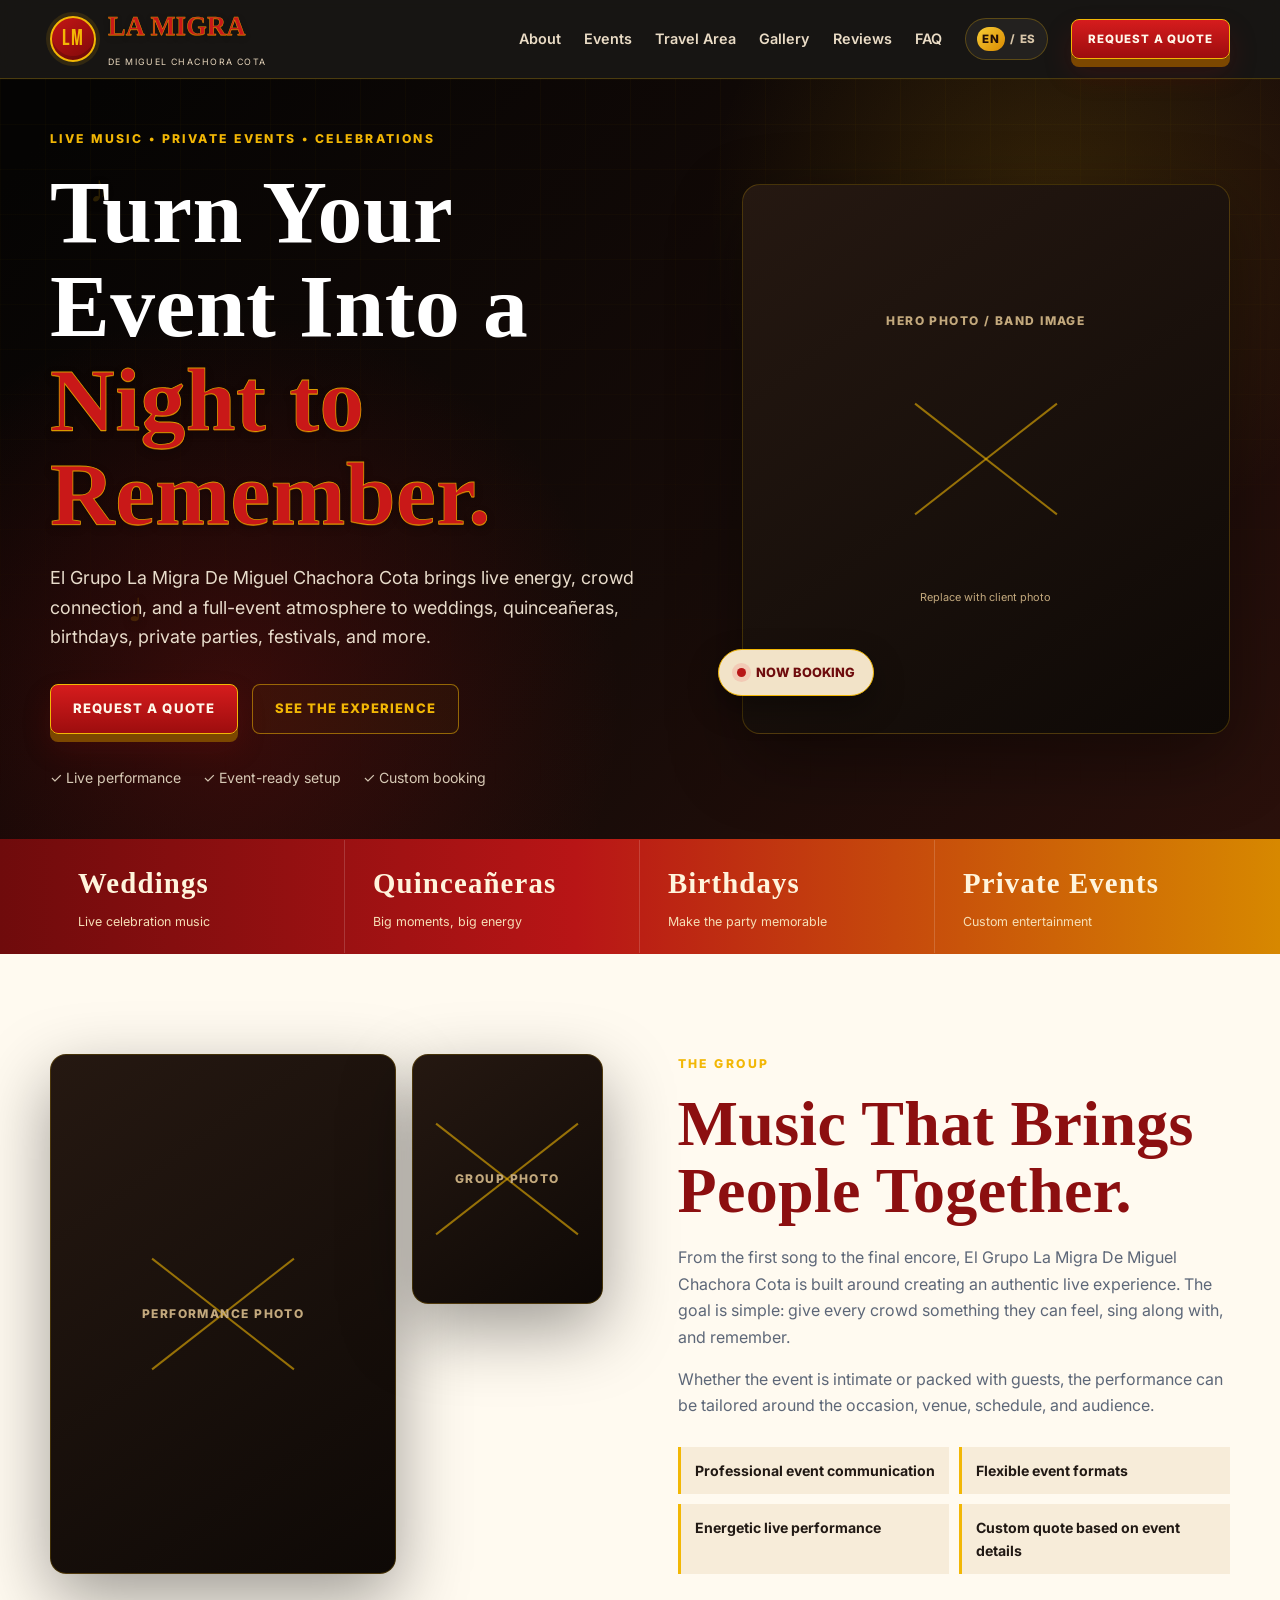
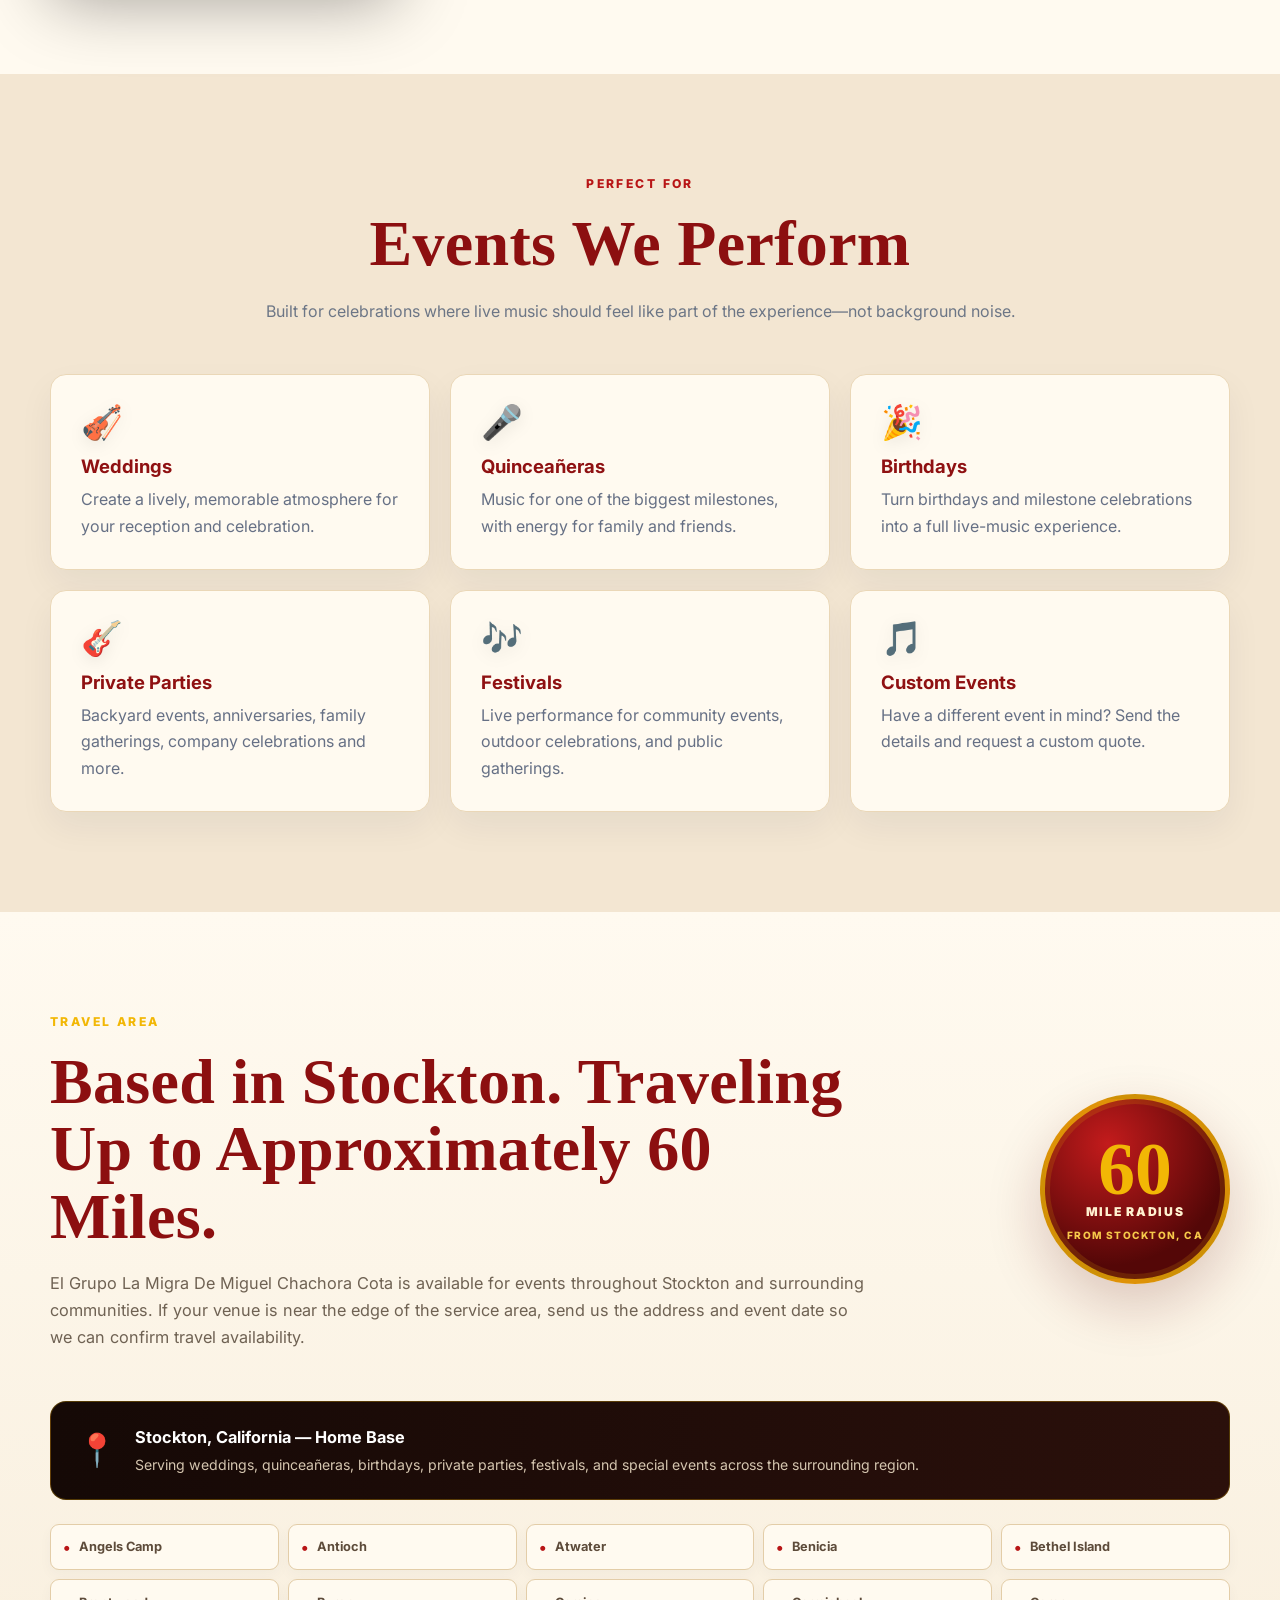
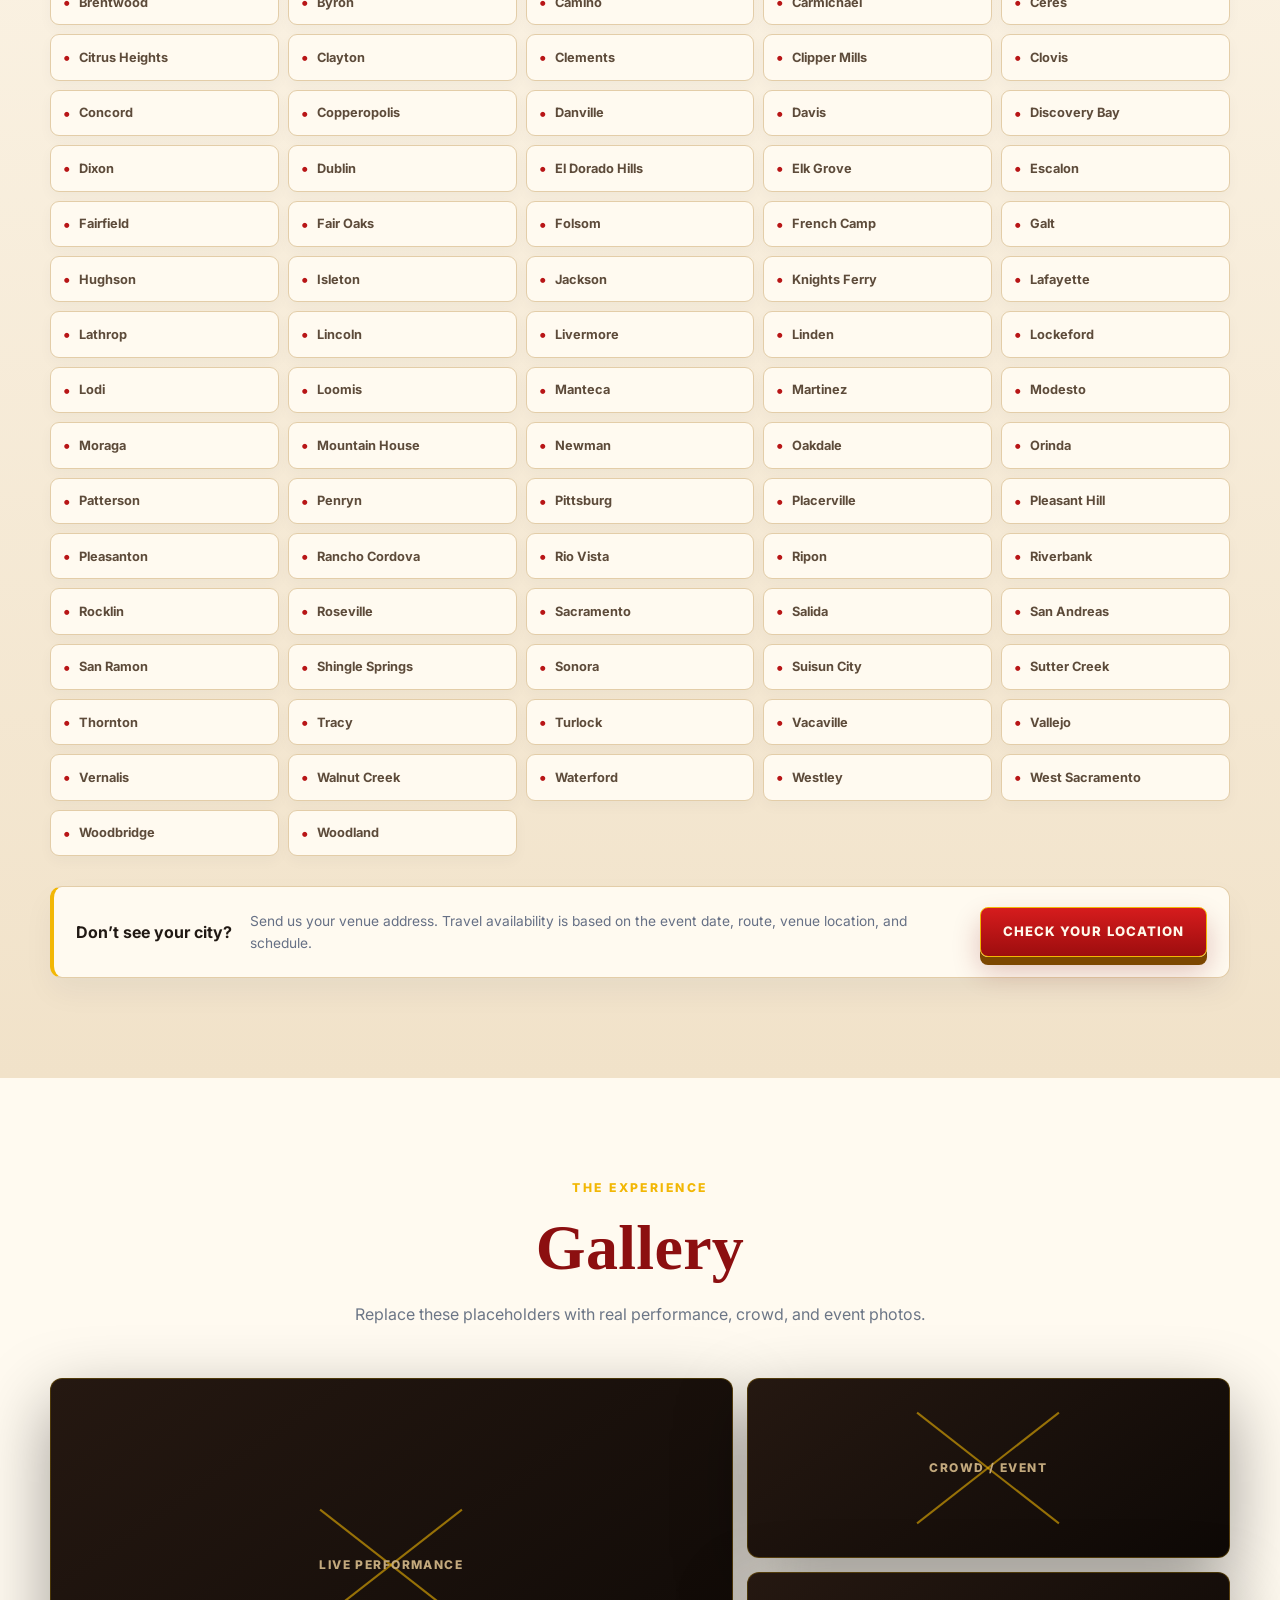
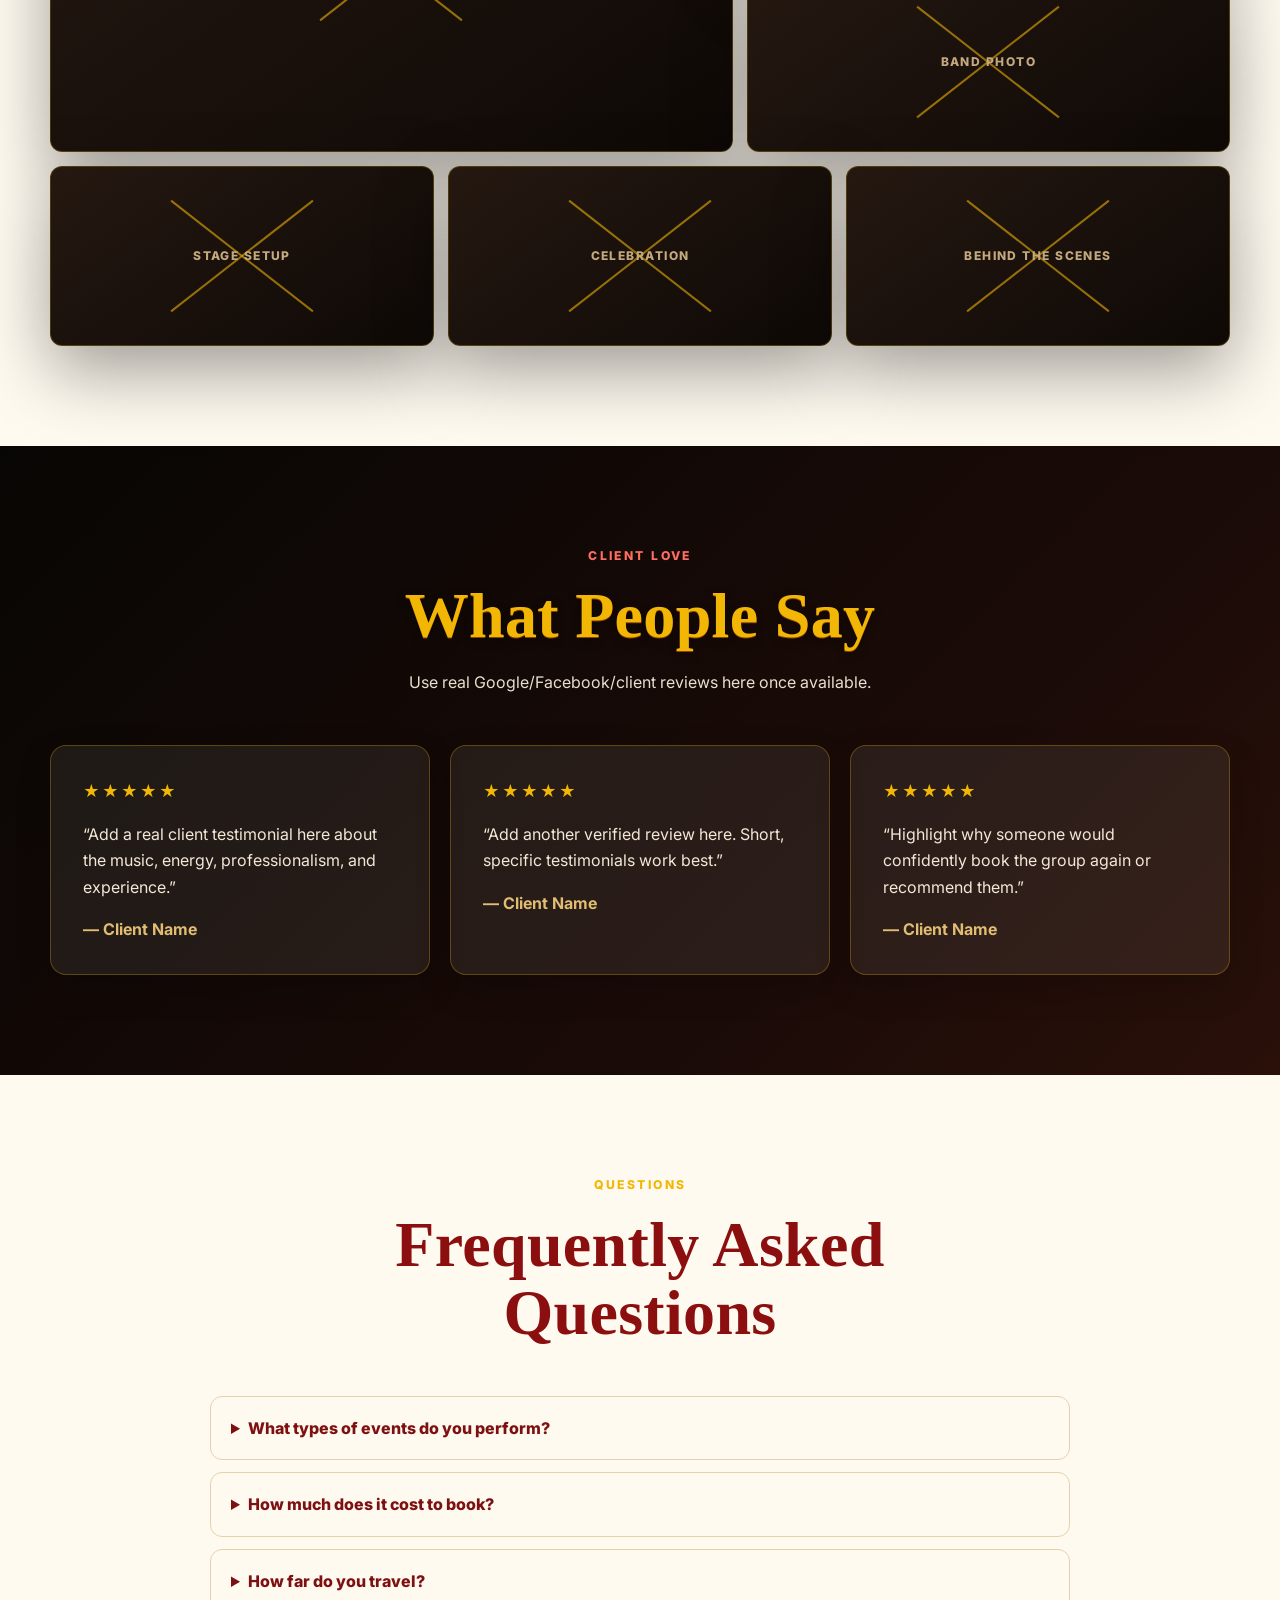
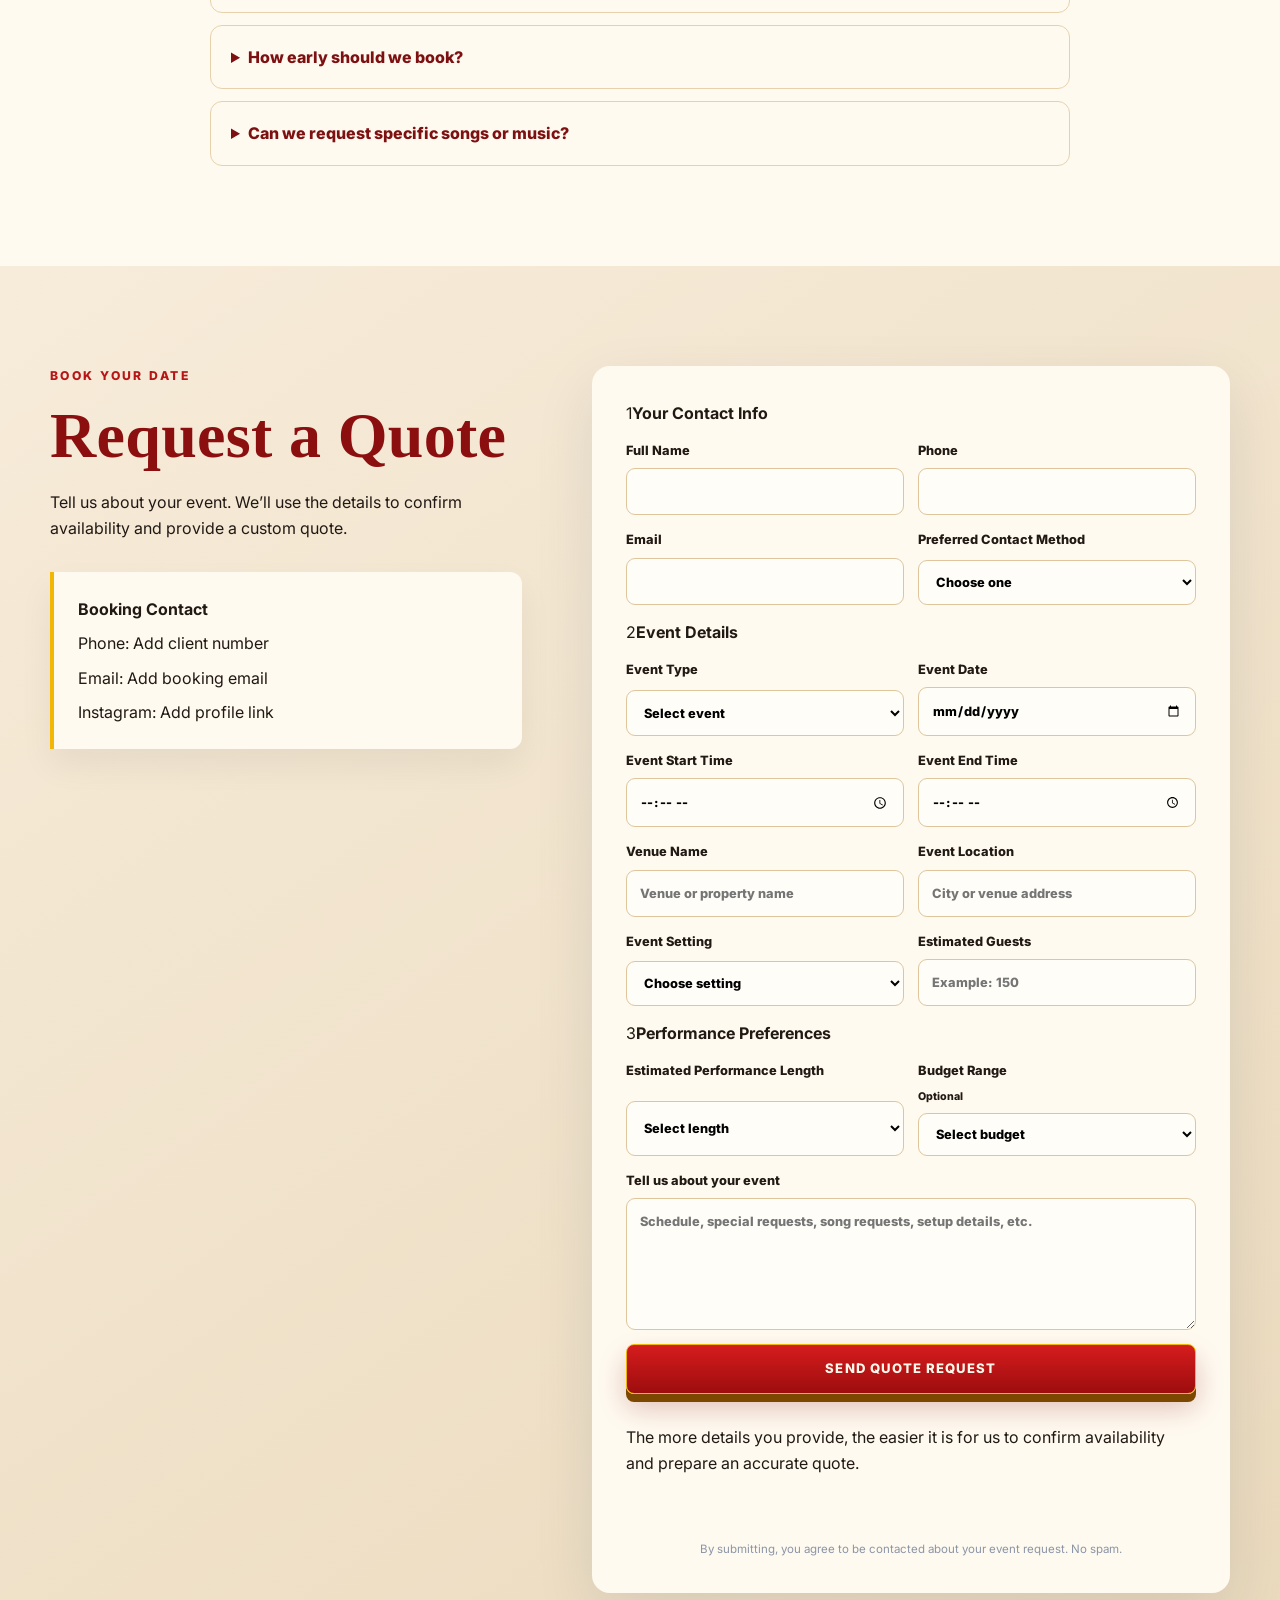
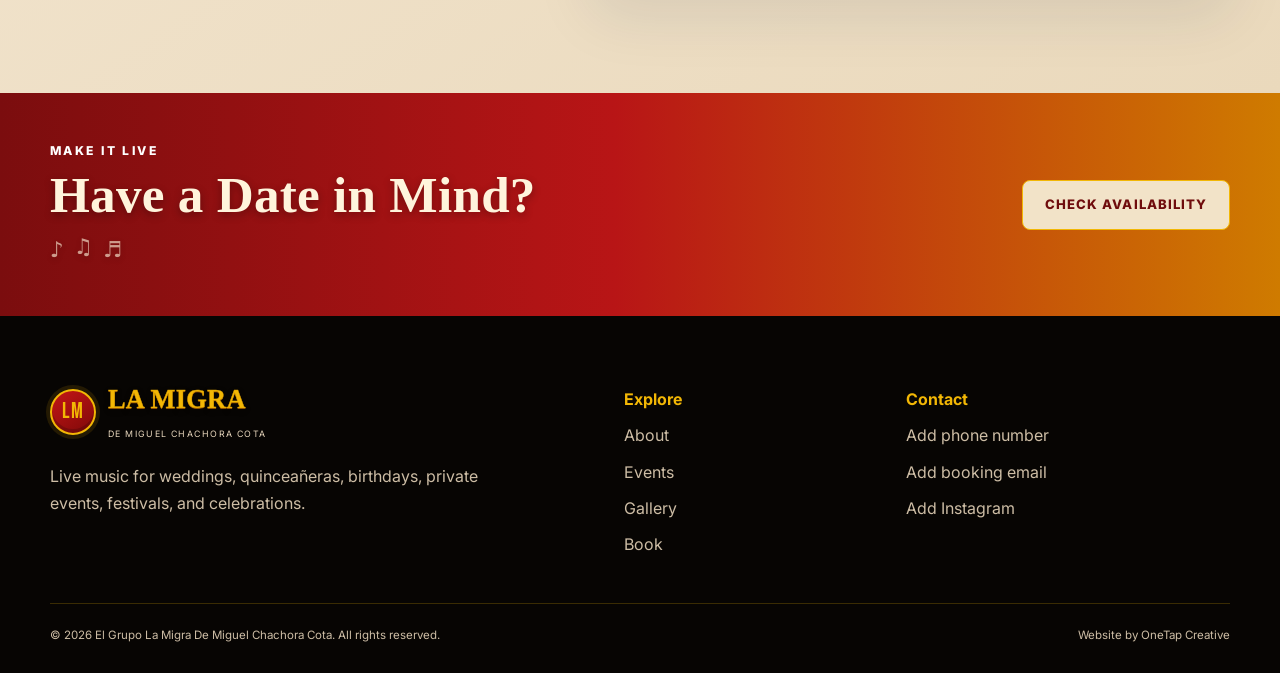
==== commit 96a2d2c9: "Upgrade booking form with event and contact details" ====
--- a/index.html
+++ b/index.html
@@ -201,13 +201,86 @@
       <div class="container quote-grid">
         <div class="quote-copy reveal"><p class="eyebrow red">BOOK YOUR DATE</p><h2>Request a Quote</h2><p>Tell us about your event. We’ll use the details to confirm availability and provide a custom quote.</p><div class="contact-card"><strong>Booking Contact</strong><span>Phone: Add client number</span><span>Email: Add booking email</span><span>Instagram: Add profile link</span></div></div>
         <form class="quote-form reveal" id="quote-form" novalidate>
-          <div class="field-row"><label>Full Name<input required name="name" autocomplete="name" /></label><label>Phone<input required name="phone" autocomplete="tel" inputmode="tel" /></label></div>
-          <label>Email<input required type="email" name="email" autocomplete="email" /></label>
-          <div class="field-row"><label>Event Type<select required name="eventType"><option value="">Select event</option><option>Wedding</option><option>Quinceañera</option><option>Birthday</option><option>Private Party</option><option>Festival / Community Event</option><option>Other</option></select></label><label>Event Date<input required type="date" name="eventDate" /></label></div>
-          <label>Event Location<input required name="location" placeholder="City / venue" /></label>
-          <label>Estimated Guests<input name="guests" inputmode="numeric" placeholder="Example: 150" /></label>
-          <label>Tell us about your event<textarea required name="message" rows="5" placeholder="Performance time, venue, schedule, special requests, etc."></textarea></label>
+          <div class="form-section-title"><span>1</span><strong>Your Contact Info</strong></div>
+          <div class="field-row">
+            <label>Full Name<input required name="name" autocomplete="name" /></label>
+            <label>Phone<input required name="phone" autocomplete="tel" inputmode="tel" /></label>
+          </div>
+          <div class="field-row">
+            <label>Email<input required type="email" name="email" autocomplete="email" /></label>
+            <label>Preferred Contact Method
+              <select required name="preferredContact">
+                <option value="">Choose one</option>
+                <option>Text Message</option>
+                <option>Phone Call</option>
+                <option>Email</option>
+              </select>
+            </label>
+          </div>
+
+          <div class="form-section-title"><span>2</span><strong>Event Details</strong></div>
+          <div class="field-row">
+            <label>Event Type
+              <select required name="eventType">
+                <option value="">Select event</option>
+                <option>Wedding</option>
+                <option>Quinceañera</option>
+                <option>Birthday</option>
+                <option>Private Party</option>
+                <option>Festival / Community Event</option>
+                <option>Other</option>
+              </select>
+            </label>
+            <label>Event Date<input required type="date" name="eventDate" /></label>
+          </div>
+          <div class="field-row">
+            <label>Event Start Time<input required type="time" name="startTime" /></label>
+            <label>Event End Time<input type="time" name="endTime" /></label>
+          </div>
+          <div class="field-row">
+            <label>Venue Name<input name="venue" placeholder="Venue or property name" /></label>
+            <label>Event Location<input required name="location" placeholder="City or venue address" /></label>
+          </div>
+          <div class="field-row">
+            <label>Event Setting
+              <select required name="setting">
+                <option value="">Choose setting</option>
+                <option>Indoor</option>
+                <option>Outdoor</option>
+                <option>Indoor & Outdoor</option>
+                <option>Not Sure Yet</option>
+              </select>
+            </label>
+            <label>Estimated Guests<input name="guests" inputmode="numeric" placeholder="Example: 150" /></label>
+          </div>
+
+          <div class="form-section-title"><span>3</span><strong>Performance Preferences</strong></div>
+          <div class="field-row">
+            <label>Estimated Performance Length
+              <select name="performanceLength">
+                <option value="">Select length</option>
+                <option>1–2 Hours</option>
+                <option>3 Hours</option>
+                <option>4 Hours</option>
+                <option>5+ Hours</option>
+                <option>Not Sure Yet</option>
+              </select>
+            </label>
+            <label>Budget Range <small class="optional-label">Optional</small>
+              <select name="budget">
+                <option value="">Select budget</option>
+                <option>Under $1,000</option>
+                <option>$1,000–$2,000</option>
+                <option>$2,000–$3,000</option>
+                <option>$3,000+</option>
+                <option>Not Sure Yet</option>
+              </select>
+            </label>
+          </div>
+          <label>Tell us about your event<textarea required name="message" rows="5" placeholder="Schedule, special requests, song requests, setup details, etc."></textarea></label>
+
           <button class="btn btn-primary full" type="submit">Send Quote Request</button>
+          <p class="form-help">The more details you provide, the easier it is for us to confirm availability and prepare an accurate quote.</p>
           <p class="form-status" id="form-status" role="status" aria-live="polite"></p>
           <p class="privacy-note">By submitting, you agree to be contacted about your event request. No spam.</p>
         </form>
--- a/styles.css
+++ b/styles.css
@@ -321,3 +321,31 @@
     text-shadow:0 2px 6px rgba(0,0,0,.26)!important;
   }
 }
+
+
+/* Music group atmosphere */
+.hero{position:relative}
+.hero-music-decor{position:absolute;inset:0;pointer-events:none;z-index:0;overflow:hidden}
+.hero-grid{position:relative;z-index:1}
+.music-note{position:absolute;color:rgba(242,183,5,.16);font-family:"Lobster",cursive;line-height:1;text-shadow:0 2px 10px rgba(0,0,0,.25);animation:floatMusic 6s ease-in-out infinite}
+.note-1{top:12%;left:7%;font-size:2.4rem}
+.note-2{top:20%;right:16%;font-size:3rem;animation-delay:1s}
+.note-3{bottom:28%;left:10%;font-size:2rem;animation-delay:2s}
+.note-4{bottom:15%;right:10%;font-size:2.6rem;animation-delay:3s}
+.guitar-decor{position:absolute;right:3%;top:17%;font-size:9rem;opacity:.065;transform:rotate(-12deg);filter:drop-shadow(0 10px 20px rgba(0,0,0,.28))}
+@keyframes floatMusic{0%,100%{transform:translateY(0) rotate(0deg)}50%{transform:translateY(-10px) rotate(3deg)}}
+
+.event-card .icon{font-size:2.1rem;line-height:1;filter:drop-shadow(0 4px 8px rgba(0,0,0,.08))}
+.cta-copy{position:relative}
+.cta-notes{display:flex;gap:10px;margin-top:10px;color:rgba(255,244,220,.62);font-size:1.35rem;text-shadow:0 2px 6px rgba(0,0,0,.18)}
+.cta-notes span:nth-child(2){transform:translateY(-3px)}
+
+@media(max-width:600px){
+  .music-note{font-size:1.5rem}
+  .note-1{top:8%;left:5%}
+  .note-2{top:14%;right:8%;font-size:1.9rem}
+  .note-3{bottom:25%;left:7%}
+  .note-4{bottom:14%;right:7%;font-size:1.8rem}
+  .guitar-decor{font-size:5.5rem;right:4%;top:23%;opacity:.05}
+  .cta-notes{justify-content:center}
+}
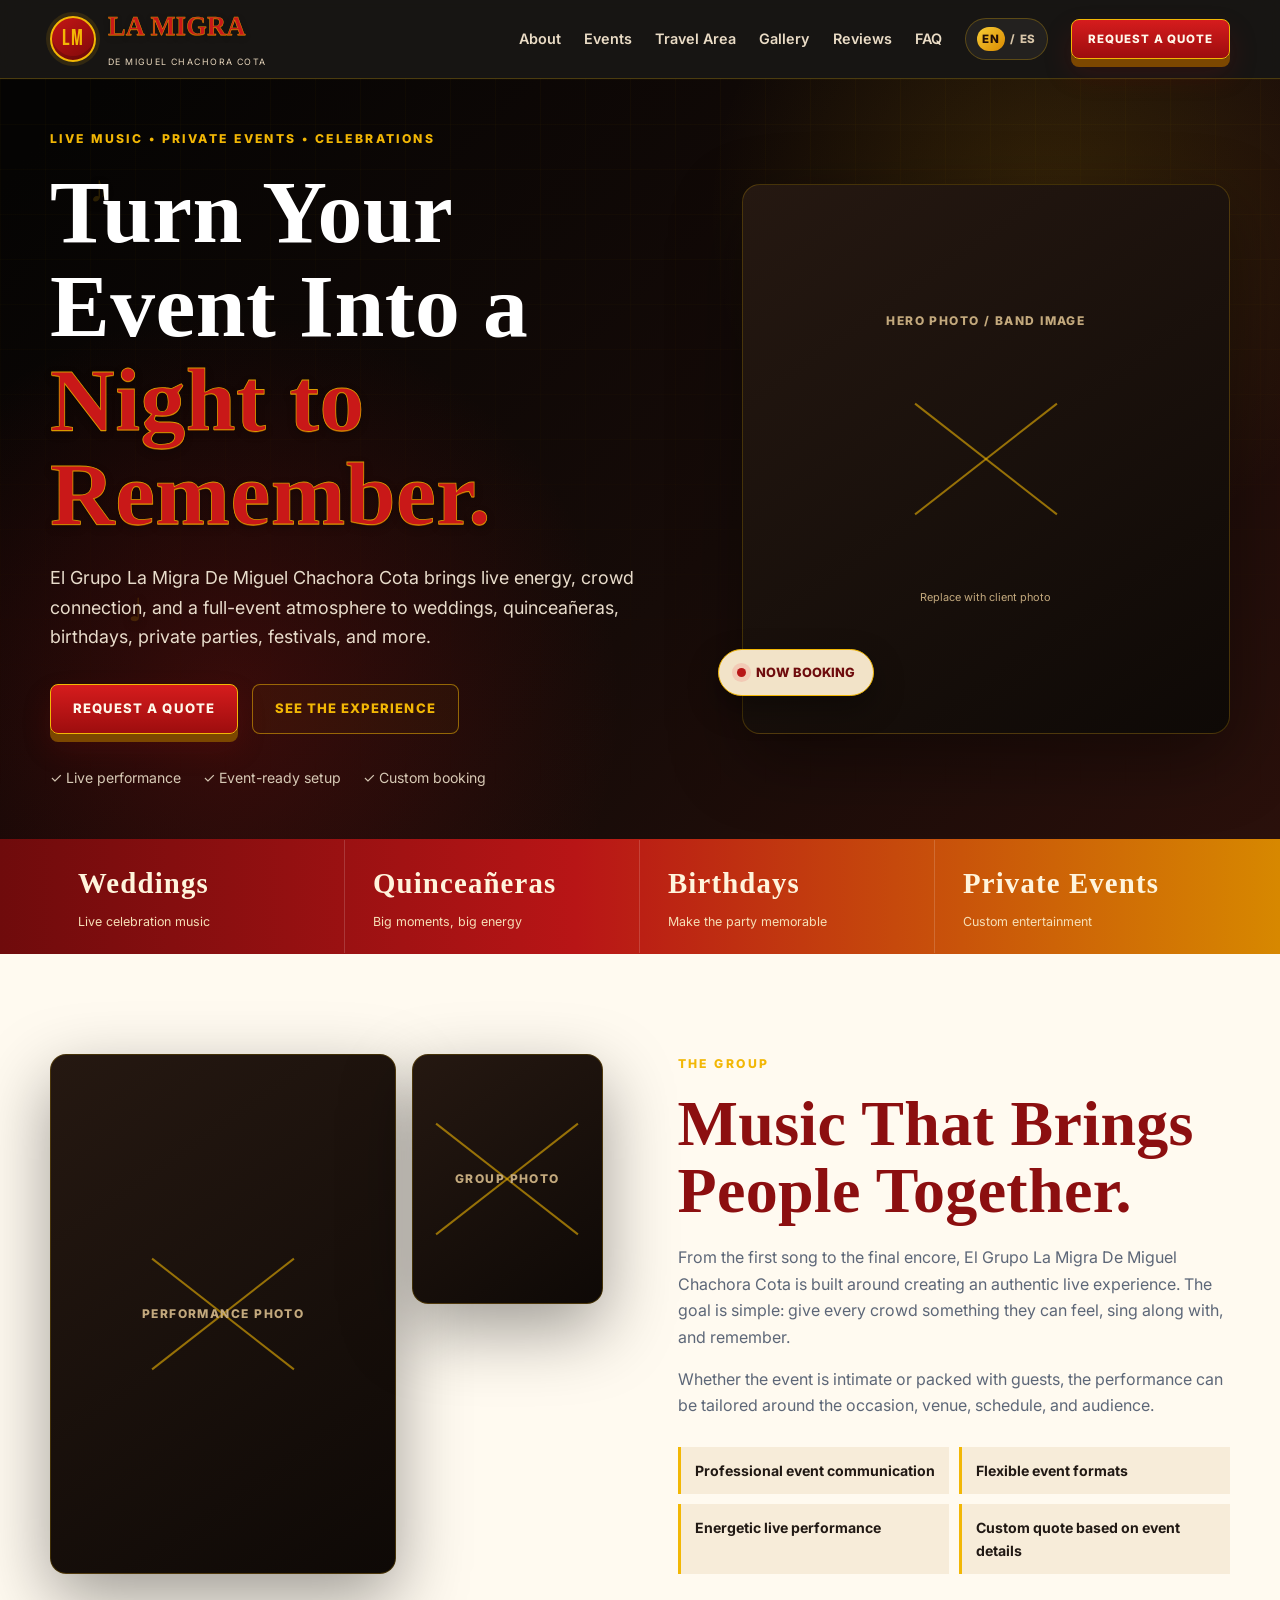
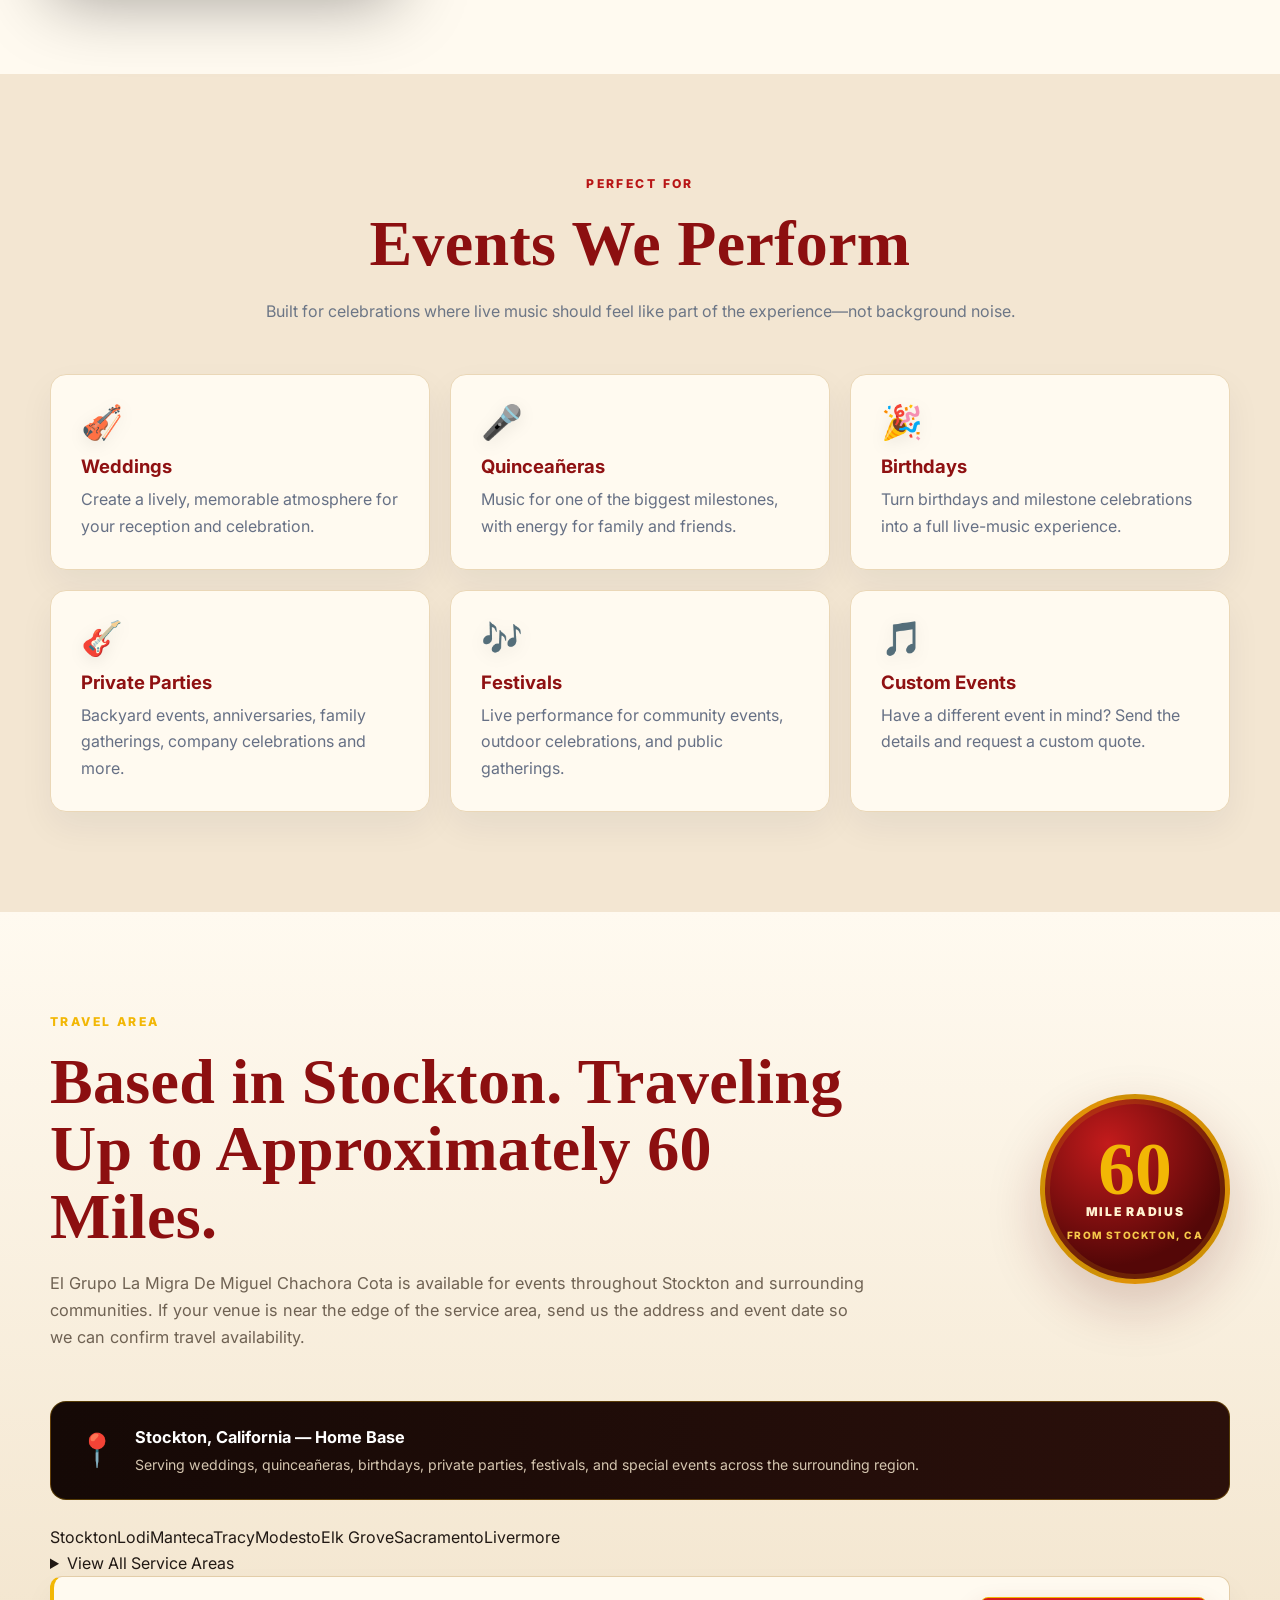
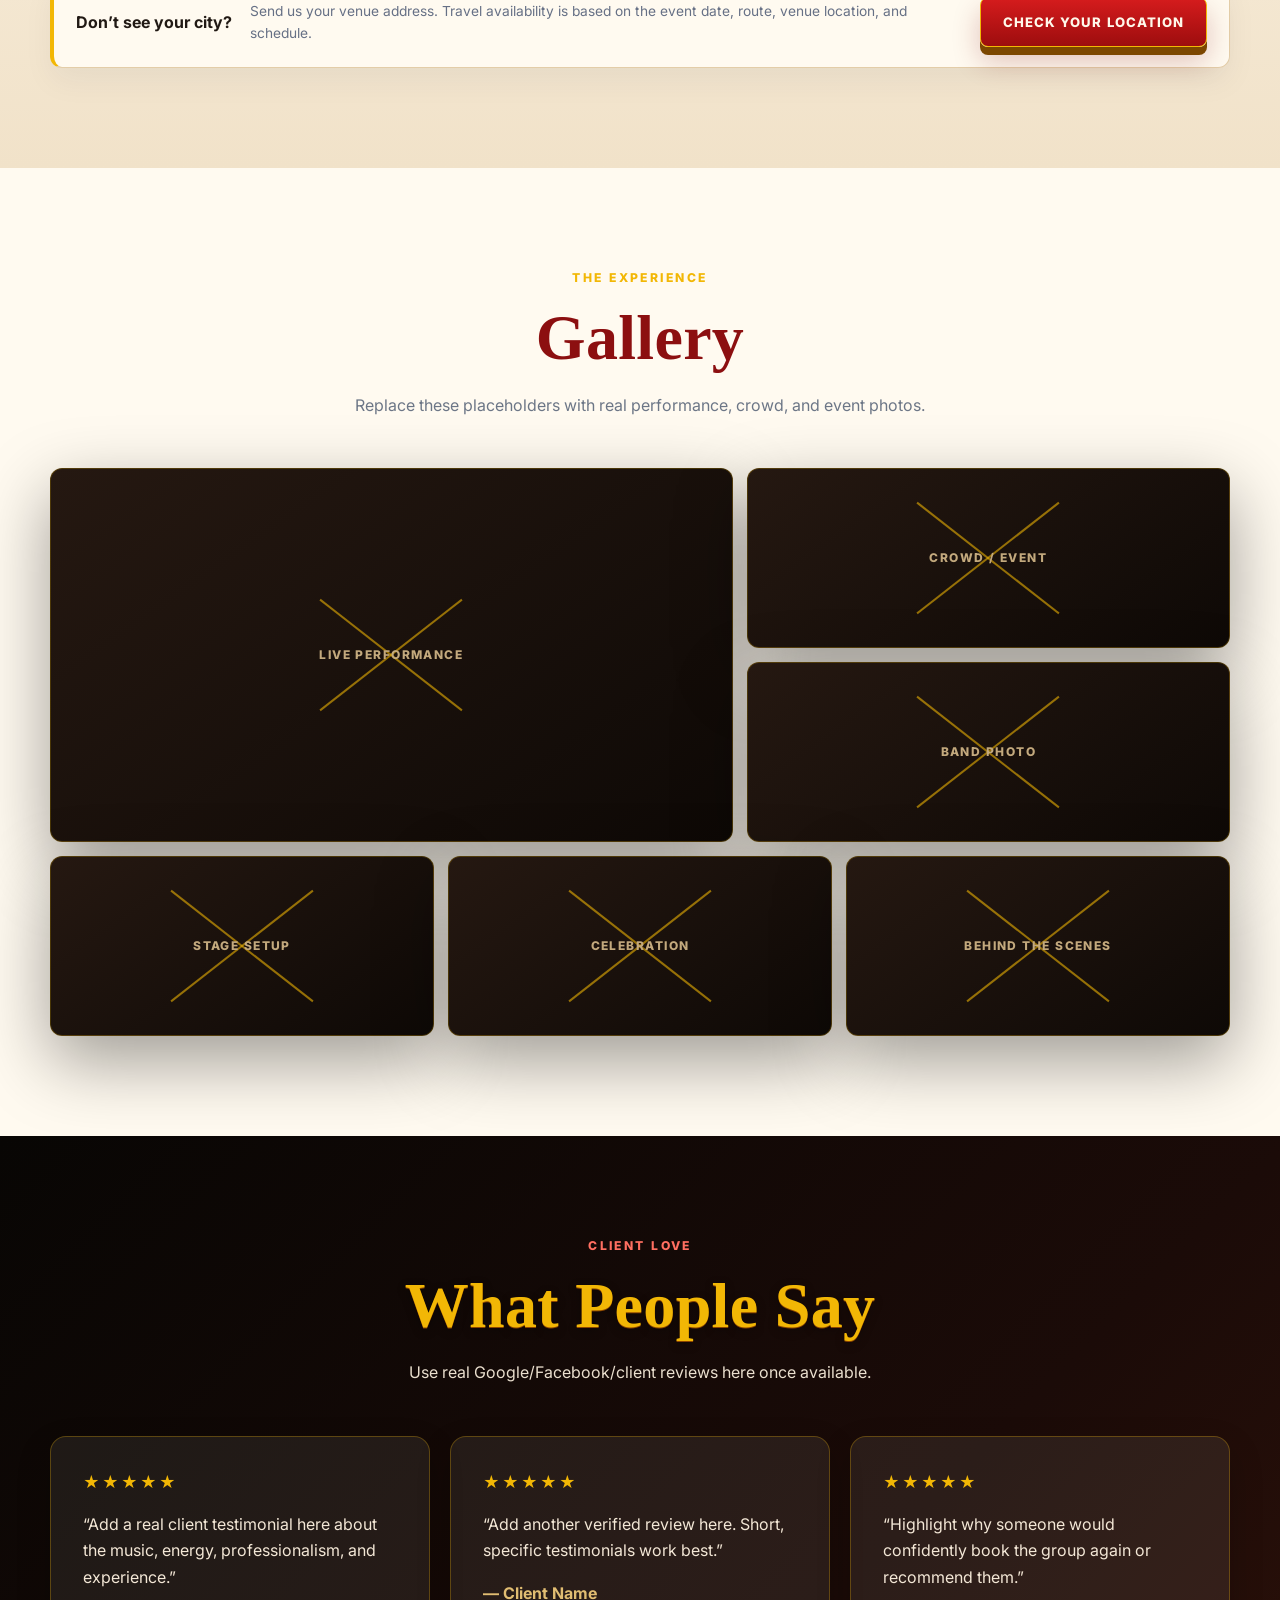
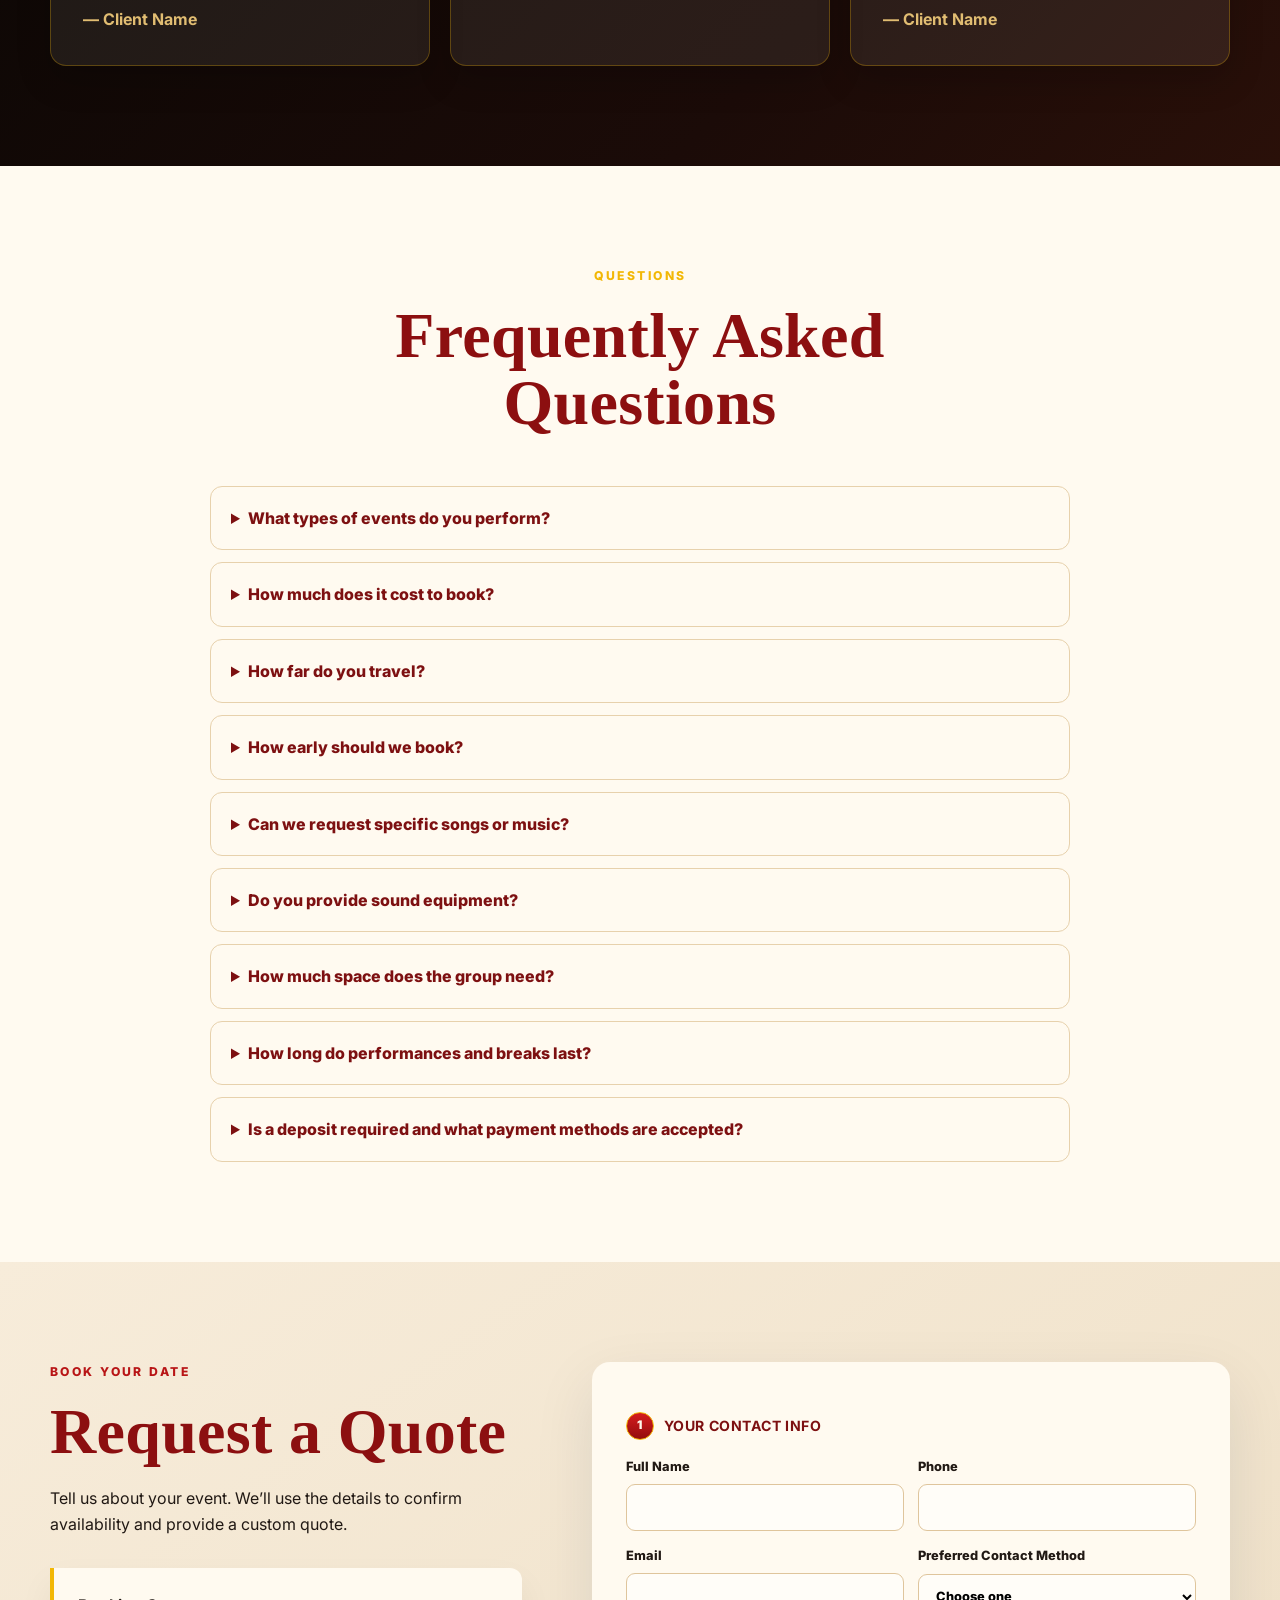
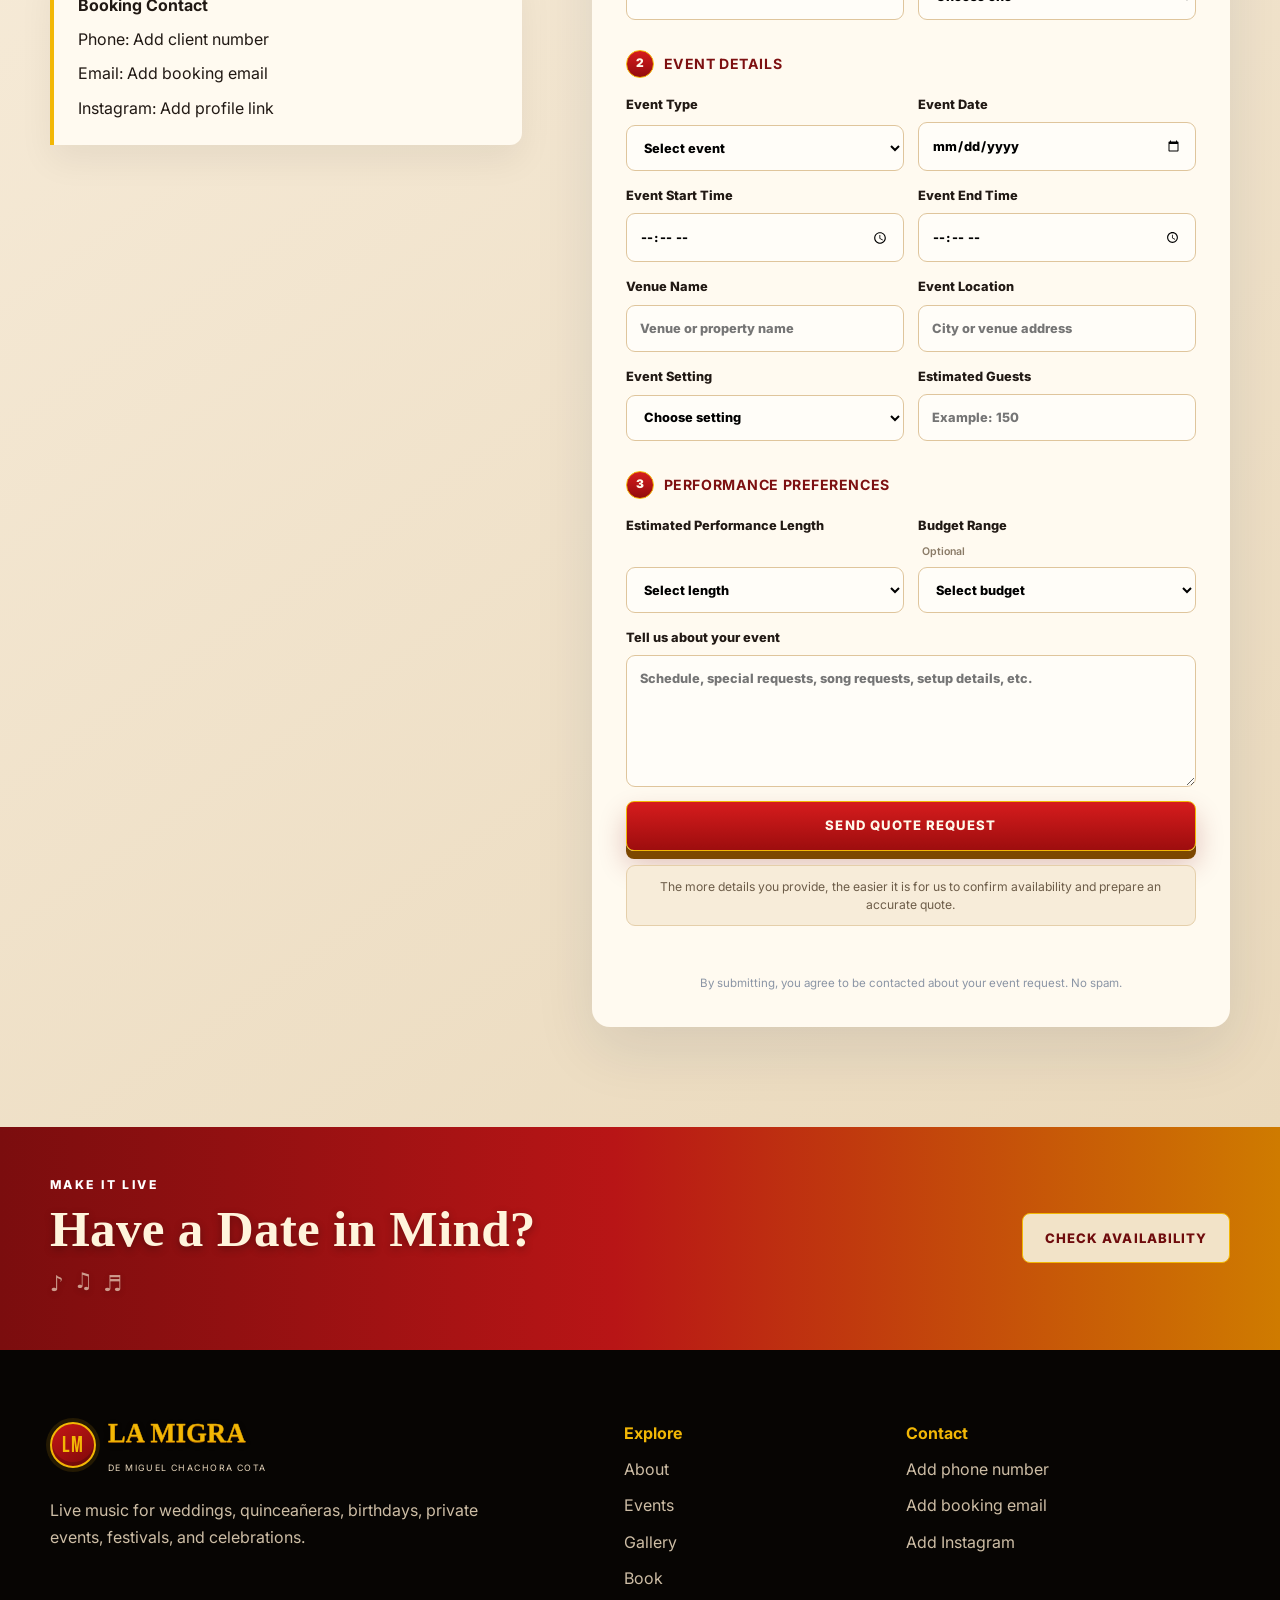
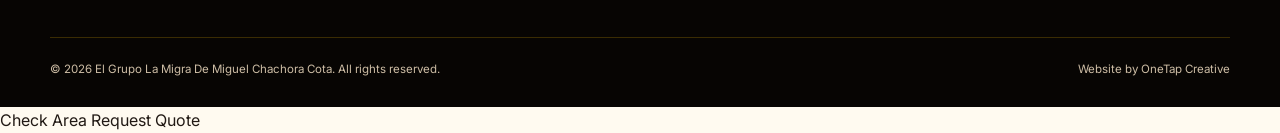
==== commit e73c7458: "Simplify travel, expand booking FAQ, improve mobile actions" ====
--- a/index.html
+++ b/index.html
@@ -142,19 +142,26 @@
           <div><strong>Stockton, California — Home Base</strong><p>Serving weddings, quinceañeras, birthdays, private parties, festivals, and special events across the surrounding region.</p></div>
         </div>
 
-        <div class="city-list reveal" aria-label="Cities and towns in the service area">
-          <span>Angels Camp</span><span>Antioch</span><span>Atwater</span><span>Benicia</span><span>Bethel Island</span><span>Brentwood</span><span>Byron</span><span>Camino</span>
-          <span>Carmichael</span><span>Ceres</span><span>Citrus Heights</span><span>Clayton</span><span>Clements</span><span>Clipper Mills</span><span>Clovis</span><span>Concord</span>
-          <span>Copperopolis</span><span>Danville</span><span>Davis</span><span>Discovery Bay</span><span>Dixon</span><span>Dublin</span><span>El Dorado Hills</span><span>Elk Grove</span>
-          <span>Escalon</span><span>Fairfield</span><span>Fair Oaks</span><span>Folsom</span><span>French Camp</span><span>Galt</span><span>Hughson</span><span>Isleton</span>
-          <span>Jackson</span><span>Knights Ferry</span><span>Lafayette</span><span>Lathrop</span><span>Lincoln</span><span>Livermore</span><span>Linden</span><span>Lockeford</span>
-          <span>Lodi</span><span>Loomis</span><span>Manteca</span><span>Martinez</span><span>Modesto</span><span>Moraga</span><span>Mountain House</span><span>Newman</span>
-          <span>Oakdale</span><span>Orinda</span><span>Patterson</span><span>Penryn</span><span>Pittsburg</span><span>Placerville</span><span>Pleasant Hill</span><span>Pleasanton</span>
-          <span>Rancho Cordova</span><span>Rio Vista</span><span>Ripon</span><span>Riverbank</span><span>Rocklin</span><span>Roseville</span><span>Sacramento</span><span>Salida</span>
-          <span>San Andreas</span><span>San Ramon</span><span>Shingle Springs</span><span>Sonora</span><span>Suisun City</span><span>Sutter Creek</span><span>Thornton</span><span>Tracy</span>
-          <span>Turlock</span><span>Vacaville</span><span>Vallejo</span><span>Vernalis</span><span>Walnut Creek</span><span>Waterford</span><span>Westley</span><span>West Sacramento</span>
-          <span>Woodbridge</span><span>Woodland</span>
-        </div>
+        <div class="featured-cities reveal" aria-label="Popular service areas">
+          <span>Stockton</span><span>Lodi</span><span>Manteca</span><span>Tracy</span><span>Modesto</span><span>Elk Grove</span><span>Sacramento</span><span>Livermore</span>
+        </div>
+
+        <details class="all-cities reveal">
+          <summary>View All Service Areas</summary>
+          <div class="city-list" aria-label="Cities and towns in the service area">
+            <span>Angels Camp</span><span>Antioch</span><span>Atwater</span><span>Benicia</span><span>Bethel Island</span><span>Brentwood</span><span>Byron</span><span>Camino</span>
+            <span>Carmichael</span><span>Ceres</span><span>Citrus Heights</span><span>Clayton</span><span>Clements</span><span>Clipper Mills</span><span>Clovis</span><span>Concord</span>
+            <span>Copperopolis</span><span>Danville</span><span>Davis</span><span>Discovery Bay</span><span>Dixon</span><span>Dublin</span><span>El Dorado Hills</span><span>Elk Grove</span>
+            <span>Escalon</span><span>Fairfield</span><span>Fair Oaks</span><span>Folsom</span><span>French Camp</span><span>Galt</span><span>Hughson</span><span>Isleton</span>
+            <span>Jackson</span><span>Knights Ferry</span><span>Lafayette</span><span>Lathrop</span><span>Lincoln</span><span>Livermore</span><span>Linden</span><span>Lockeford</span>
+            <span>Lodi</span><span>Loomis</span><span>Manteca</span><span>Martinez</span><span>Modesto</span><span>Moraga</span><span>Mountain House</span><span>Newman</span>
+            <span>Oakdale</span><span>Orinda</span><span>Patterson</span><span>Penryn</span><span>Pittsburg</span><span>Placerville</span><span>Pleasant Hill</span><span>Pleasanton</span>
+            <span>Rancho Cordova</span><span>Rio Vista</span><span>Ripon</span><span>Riverbank</span><span>Rocklin</span><span>Roseville</span><span>Sacramento</span><span>Salida</span>
+            <span>San Andreas</span><span>San Ramon</span><span>Shingle Springs</span><span>Sonora</span><span>Suisun City</span><span>Sutter Creek</span><span>Thornton</span><span>Tracy</span>
+            <span>Turlock</span><span>Vacaville</span><span>Vallejo</span><span>Vernalis</span><span>Walnut Creek</span><span>Waterford</span><span>Westley</span><span>West Sacramento</span>
+            <span>Woodbridge</span><span>Woodland</span>
+          </div>
+        </details>
 
         <div class="travel-note reveal">
           <strong>Don’t see your city?</strong>
@@ -193,6 +200,10 @@
           <details class="reveal"><summary>How far do you travel?</summary><p>We are based in Stockton, California and generally travel up to approximately 60 miles for events. Travel availability depends on the event date, venue address, route, and schedule. If your location is near the edge of the service area, send us the address and we will confirm availability.</p></details>
           <details class="reveal"><summary>How early should we book?</summary><p>Popular weekends can fill quickly, so earlier is better. Send the date as soon as possible to check availability.</p></details>
           <details class="reveal"><summary>Can we request specific songs or music?</summary><p>Song and performance requests can be discussed during booking. Final availability depends on the set list and event format.</p></details>
+          <details class="reveal"><summary>Do you provide sound equipment?</summary><p>Sound and setup needs can vary by venue and event. We’ll confirm the equipment plan, power needs, and setup requirements with you before the booking is finalized.</p></details>
+          <details class="reveal"><summary>How much space does the group need?</summary><p>Space requirements depend on the venue, event layout, and performance setup. Share your venue details in the quote form so we can confirm what will work best.</p></details>
+          <details class="reveal"><summary>How long do performances and breaks last?</summary><p>Performance length and break timing are arranged around the event schedule. Tell us the hours you need in the quote form and we’ll confirm the available format.</p></details>
+          <details class="reveal"><summary>Is a deposit required and what payment methods are accepted?</summary><p>Deposit and payment details are confirmed with your quote before the booking is finalized, so you’ll know the terms before committing.</p></details>
         </div>
       </div>
     </section>
@@ -297,7 +308,10 @@
     <div class="container footer-bottom"><span>© <span id="year"></span> El Grupo La Migra De Miguel Chachora Cota. All rights reserved.</span><span>Website by OneTap Creative</span></div>
   </footer>
 
-  <a class="mobile-cta" href="#quote">Request a Quote</a>
+  <div class="mobile-contact-bar" aria-label="Quick booking actions">
+    <a href="#travel">Check Area</a>
+    <a class="primary" href="#quote">Request Quote</a>
+  </div>
   <script src="script.js" defer></script>
 </body>
 </html>
--- a/styles.css
+++ b/styles.css
@@ -349,3 +349,92 @@
   .guitar-decor{font-size:5.5rem;right:4%;top:23%;opacity:.05}
   .cta-notes{justify-content:center}
 }
+
+
+/* Booking form usability upgrade */
+.form-section-title{
+  display:flex;
+  align-items:center;
+  gap:10px;
+  margin:8px 0 2px;
+  padding-top:8px;
+  color:#7d1011;
+}
+.form-section-title span{
+  width:28px;
+  height:28px;
+  border-radius:50%;
+  display:grid;
+  place-items:center;
+  flex:0 0 28px;
+  background:linear-gradient(180deg,#d61c1d,#930c0d);
+  color:#fff8ea;
+  border:1px solid var(--gold);
+  font-size:.74rem;
+  font-weight:900;
+}
+.form-section-title strong{
+  font-size:.88rem;
+  letter-spacing:.04em;
+  text-transform:uppercase;
+}
+.optional-label{
+  font-size:.66rem;
+  font-weight:600;
+  color:#8a7b67;
+  margin-left:4px;
+}
+.form-help{
+  margin:0;
+  padding:12px 14px;
+  border-radius:9px;
+  background:#f7ecd9;
+  border:1px solid #e5cfaa;
+  color:#6d5d49;
+  font-size:.76rem;
+  line-height:1.45;
+  text-align:center;
+}
+.quote-form select{
+  min-height:46px;
+}
+@media(max-width:600px){
+  .form-section-title{
+    justify-content:center;
+    text-align:center;
+    margin-top:12px;
+  }
+  .form-section-title strong{
+    font-size:.8rem;
+  }
+}
+
+
+/* Normalize all quote form fields */
+.quote-form input,
+.quote-form select,
+.quote-form textarea{
+  width:100%;
+  border:1px solid #dfc59c!important;
+  background:#fffdf8!important;
+  border-radius:9px!important;
+  padding:12px 13px!important;
+  outline:none;
+  min-height:46px;
+  box-sizing:border-box;
+}
+.quote-form textarea{
+  min-height:auto;
+}
+.quote-form select{
+  appearance:auto;
+}
+
+
+/* Keep paired booking dropdowns equal height */
+.quote-form select{
+  height:46px!important;
+  min-height:46px!important;
+  max-height:46px!important;
+  align-self:end;
+}
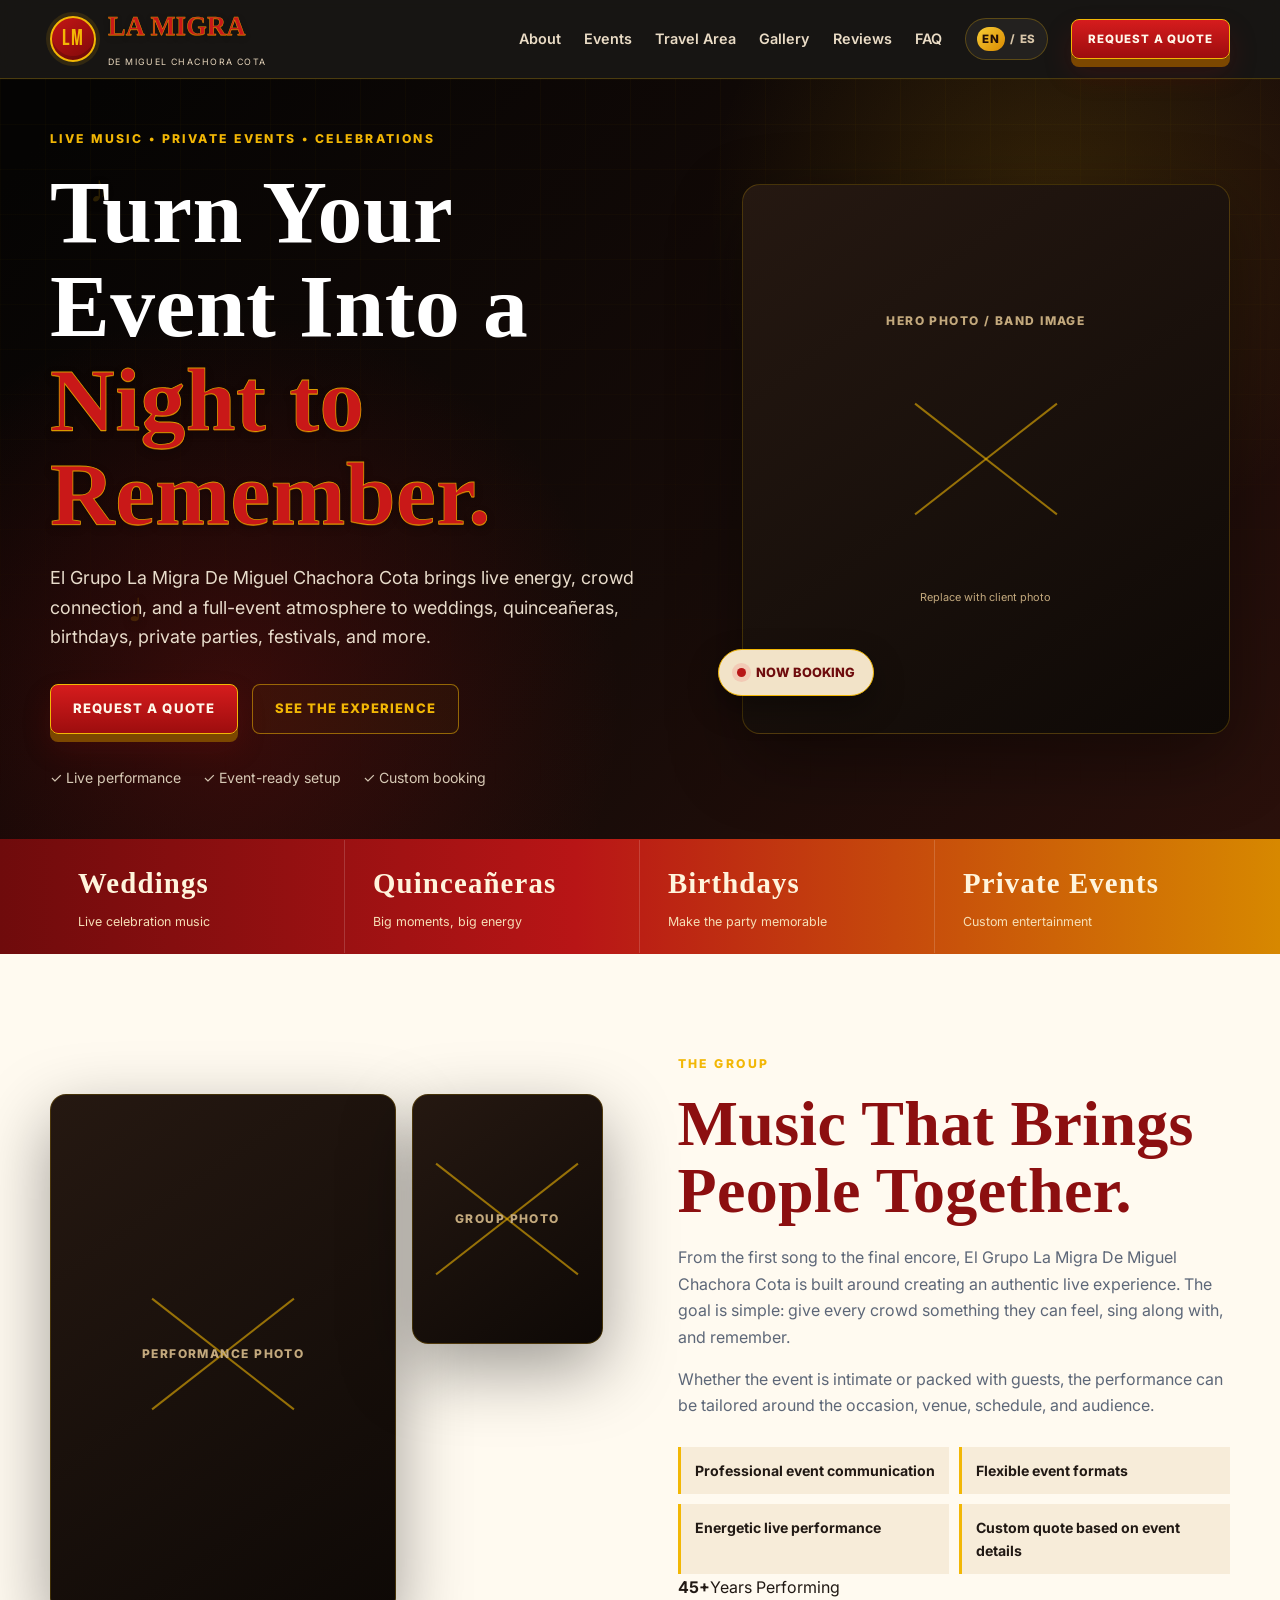
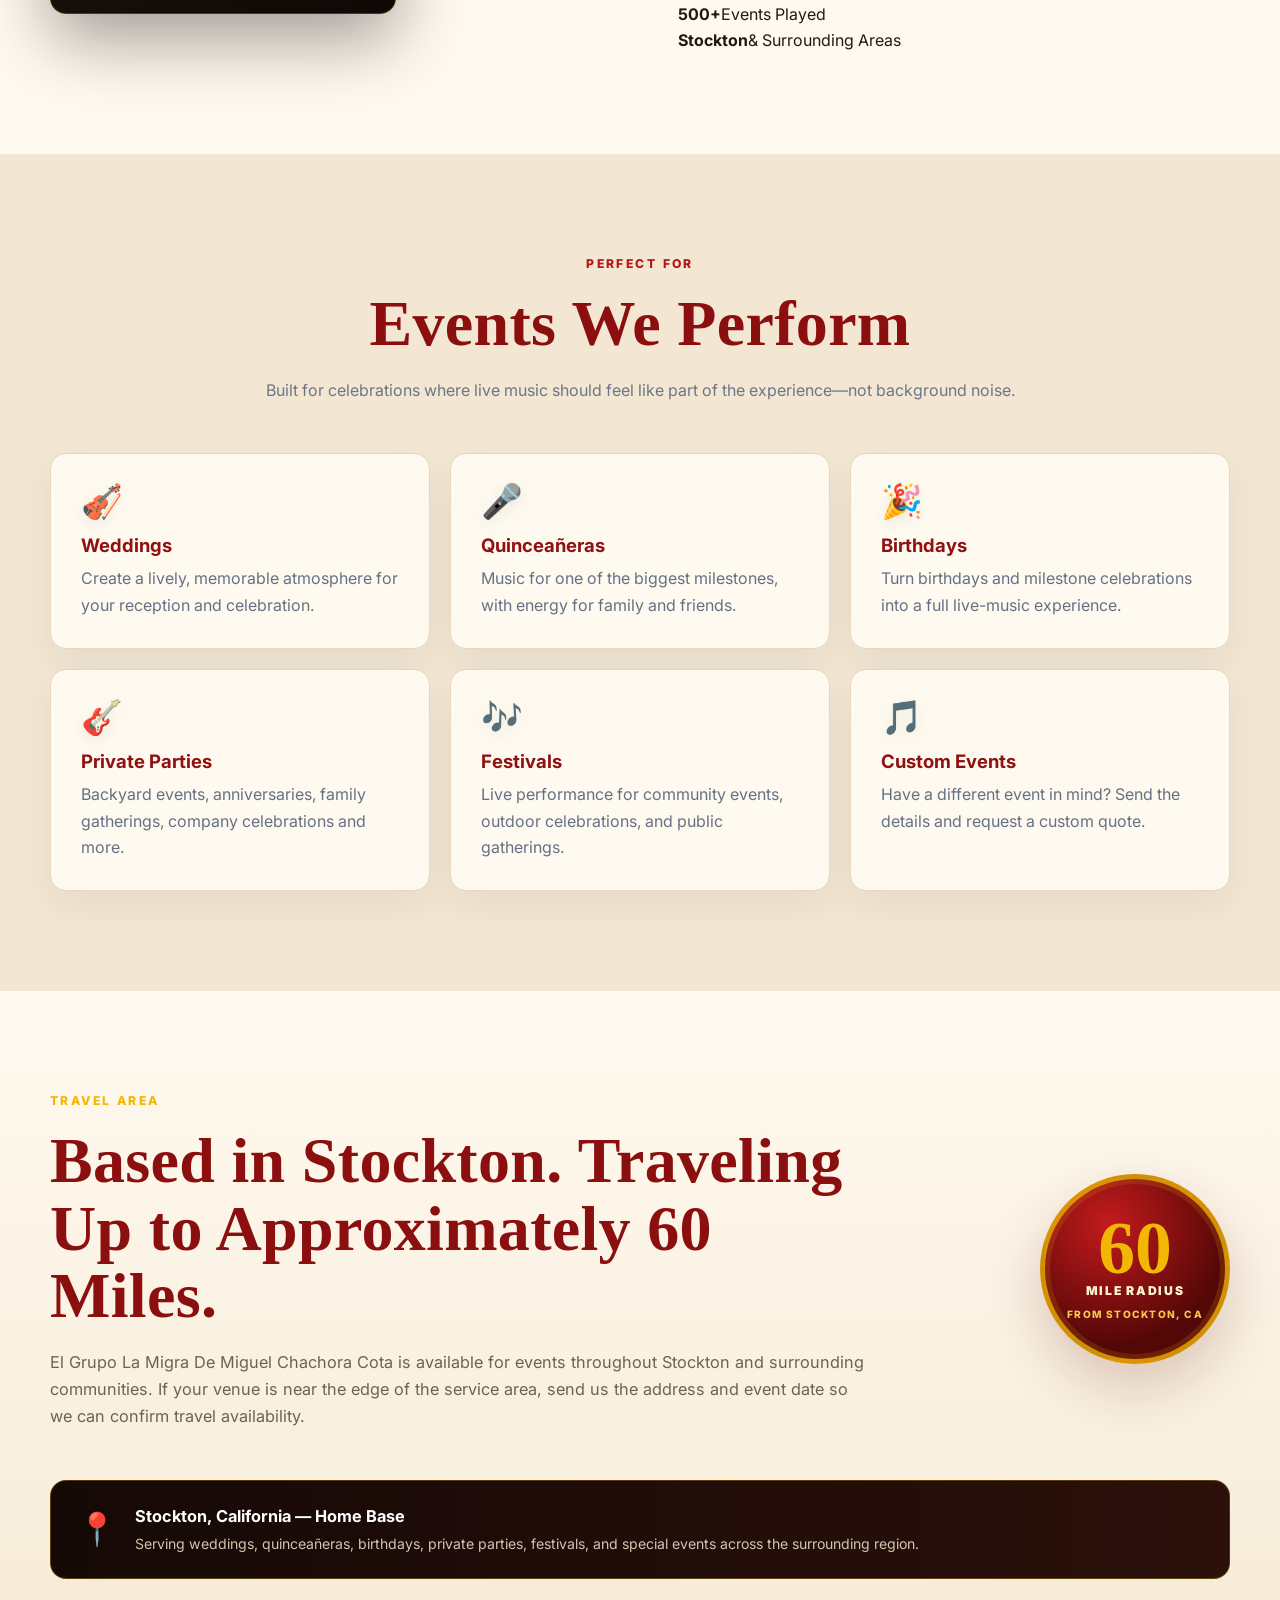
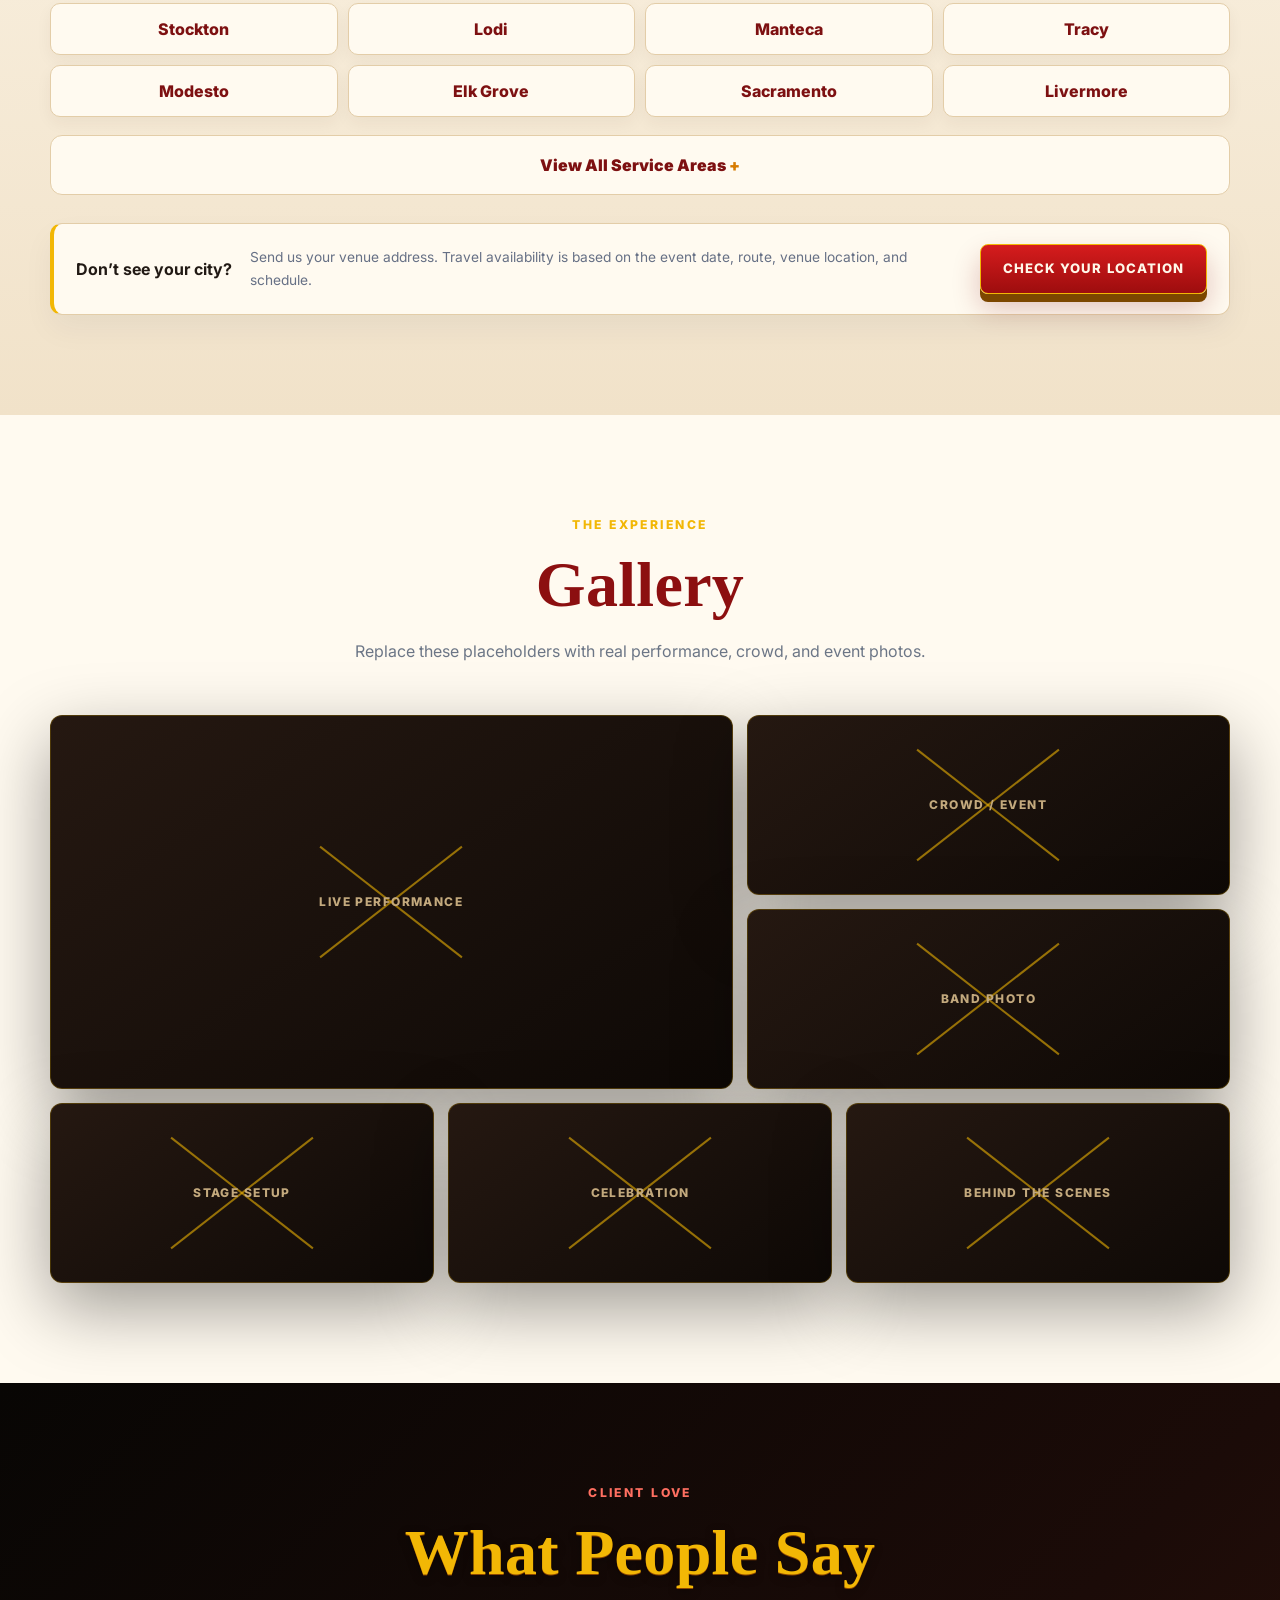
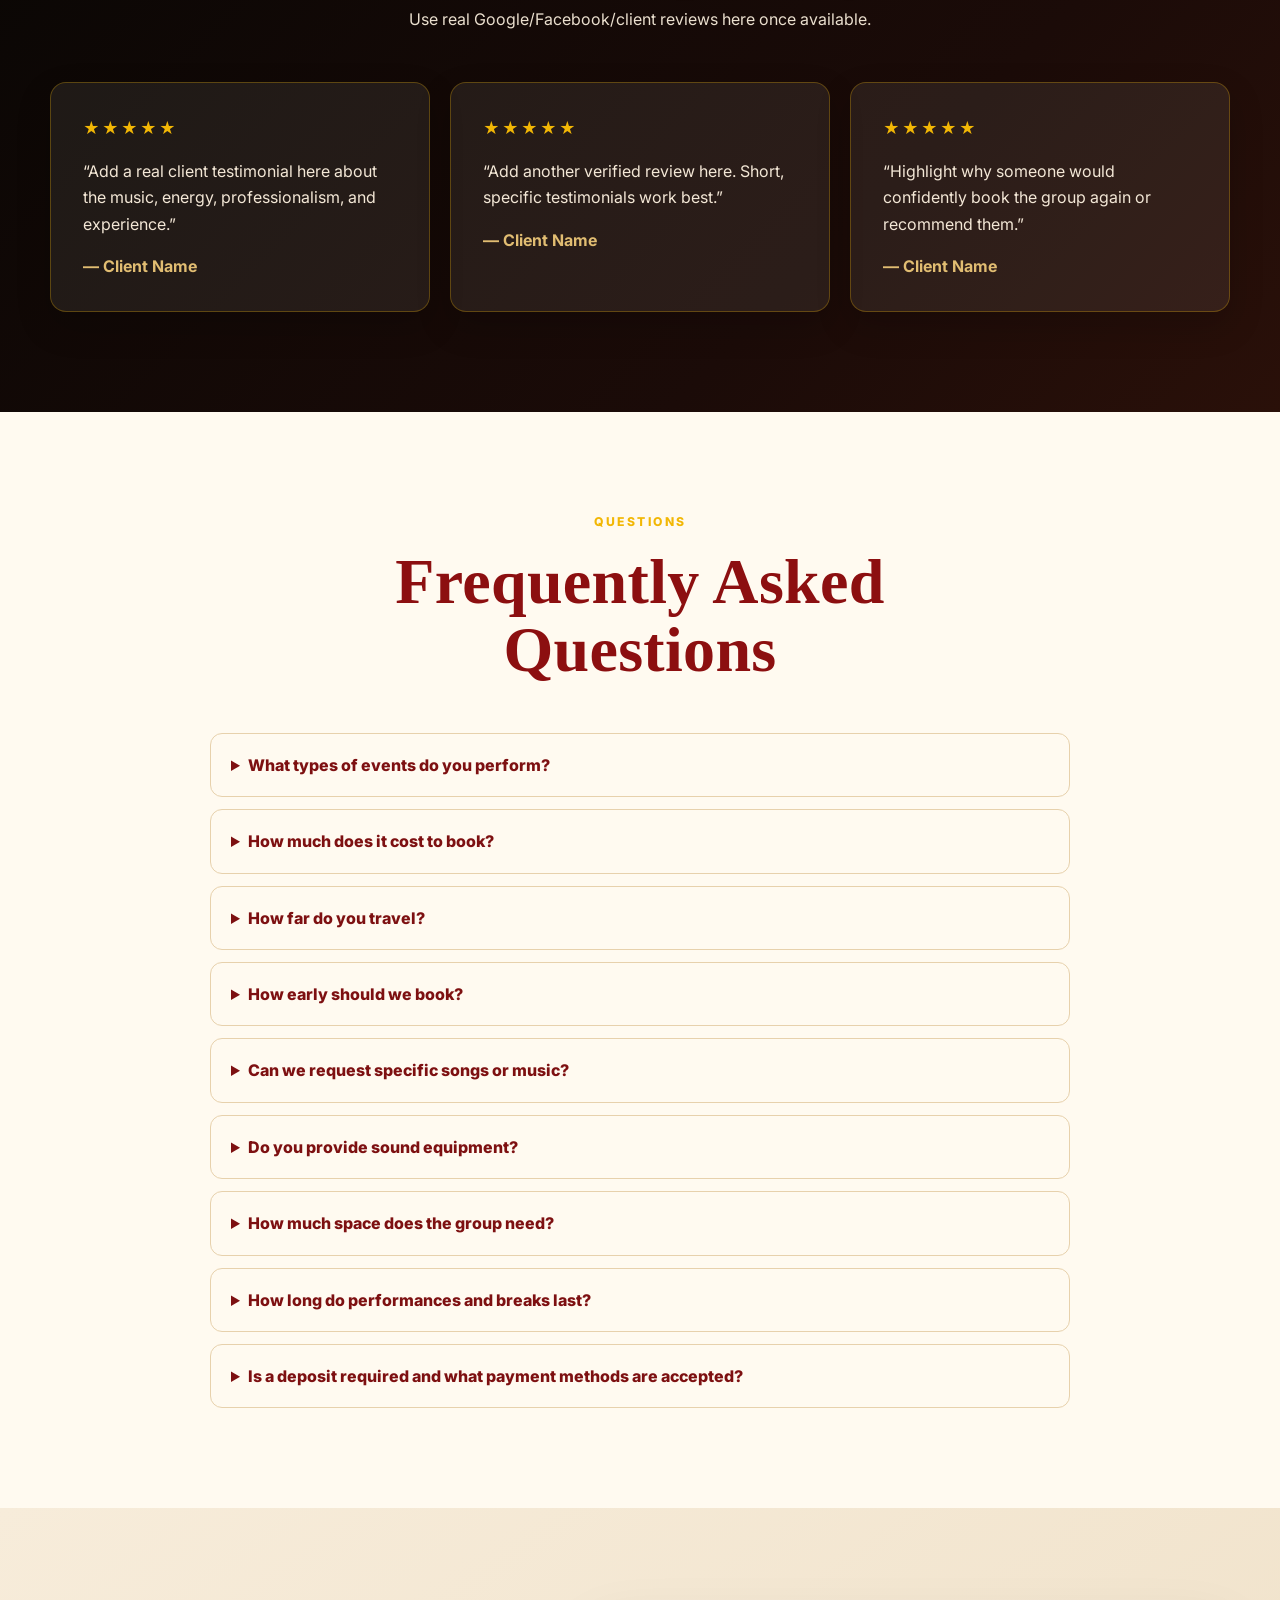
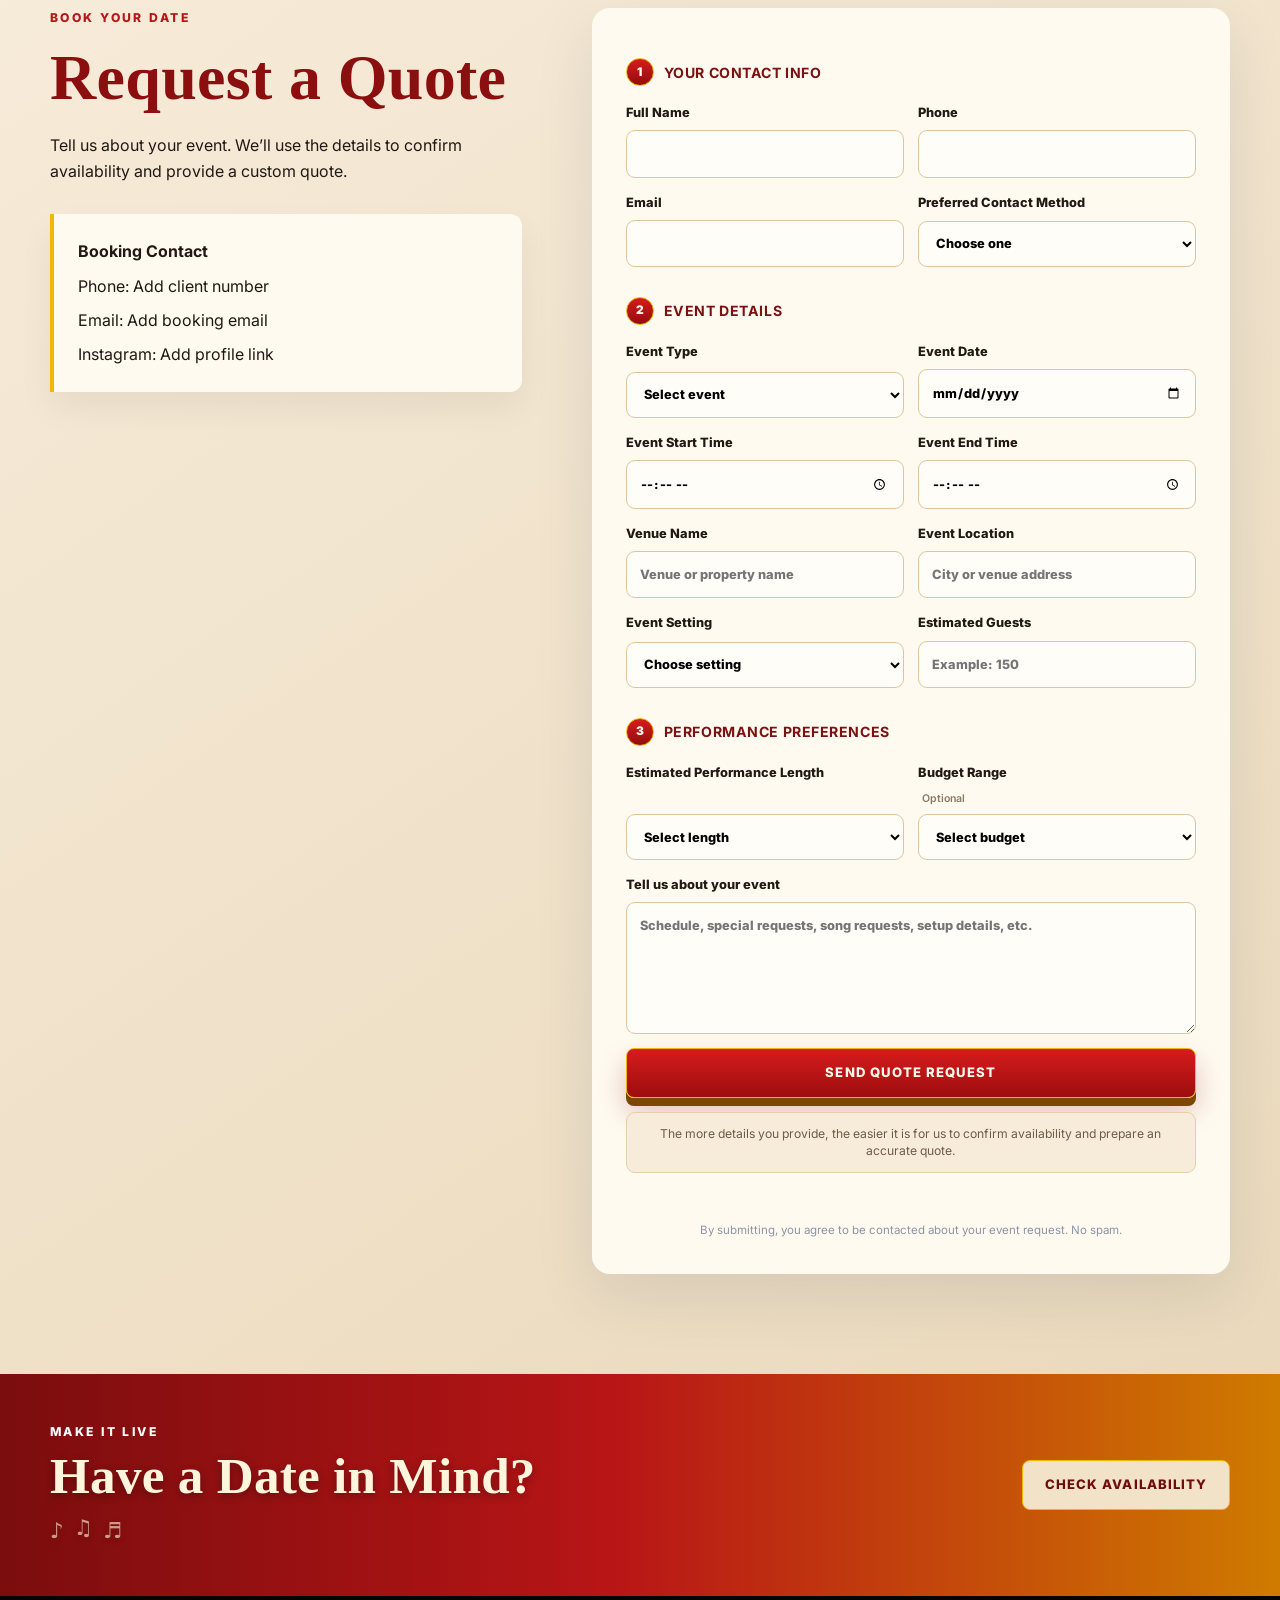
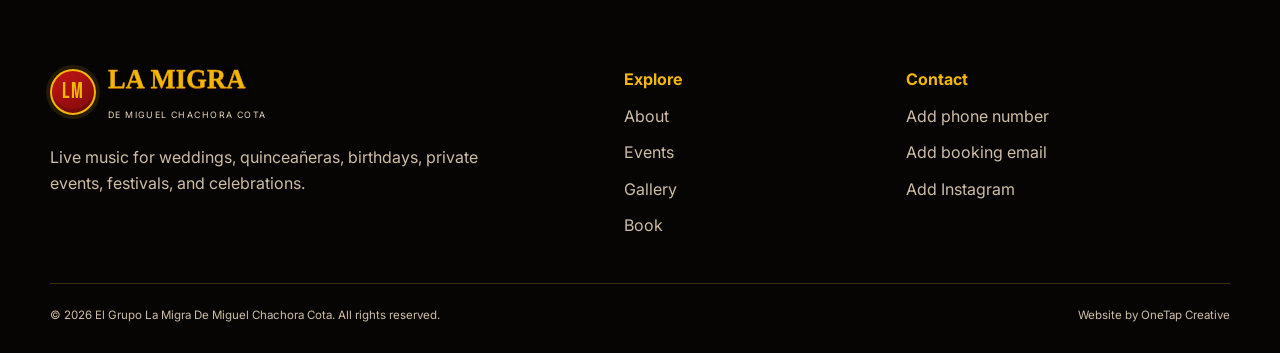
==== commit 5b41e1b3: "Add group experience trust signals" ====
--- a/index.html
+++ b/index.html
@@ -105,6 +105,11 @@
           <p>From the first song to the final encore, El Grupo La Migra De Miguel Chachora Cota is built around creating an authentic live experience. The goal is simple: give every crowd something they can feel, sing along with, and remember.</p>
           <p>Whether the event is intimate or packed with guests, the performance can be tailored around the occasion, venue, schedule, and audience.</p>
           <div class="feature-list"><span>Professional event communication</span><span>Flexible event formats</span><span>Energetic live performance</span><span>Custom quote based on event details</span></div>
+          <div class="trust-stats" aria-label="Group experience highlights">
+            <div><strong>45+</strong><span>Years Performing</span></div>
+            <div><strong>500+</strong><span>Events Played</span></div>
+            <div><strong>Stockton</strong><span>& Surrounding Areas</span></div>
+          </div>
         </div>
       </div>
     </section>
--- a/styles.css
+++ b/styles.css
@@ -438,3 +438,94 @@
   max-height:46px!important;
   align-self:end;
 }
+
+
+/* Customer-friendly travel + mobile action refinements */
+.featured-cities{
+  display:grid;
+  grid-template-columns:repeat(4,1fr);
+  gap:10px;
+  margin:24px 0 18px;
+}
+.featured-cities span{
+  min-height:52px;
+  display:flex;
+  align-items:center;
+  justify-content:center;
+  text-align:center;
+  padding:10px 12px;
+  border-radius:10px;
+  background:#fffaf0;
+  border:1px solid #e3cda8;
+  color:#7d1011;
+  font-weight:800;
+  box-shadow:0 6px 16px rgba(63,38,14,.05);
+}
+.all-cities{
+  margin:0 0 28px;
+  border:1px solid #e3cda8;
+  border-radius:12px;
+  background:#fffaf0;
+  overflow:hidden;
+}
+.all-cities summary{
+  cursor:pointer;
+  list-style:none;
+  padding:16px 18px;
+  font-weight:900;
+  color:#7d1011;
+  text-align:center;
+}
+.all-cities summary::-webkit-details-marker{display:none}
+.all-cities summary:after{
+  content:" +";
+  color:var(--gold2);
+}
+.all-cities[open] summary:after{content:" –"}
+.all-cities .city-list{
+  margin:0;
+  padding:0 18px 18px;
+}
+.mobile-contact-bar{display:none}
+@media(max-width:600px){
+  .featured-cities{grid-template-columns:1fr 1fr;gap:8px}
+  .featured-cities span{min-height:48px;font-size:.82rem}
+  .all-cities .city-list{grid-template-columns:1fr 1fr;padding:0 12px 14px}
+  .mobile-cta{display:none!important}
+  .mobile-contact-bar{
+    position:fixed;
+    left:16px;
+    right:16px;
+    bottom:12px;
+    z-index:45;
+    display:grid;
+    grid-template-columns:1fr 1.35fr;
+    gap:8px;
+    padding:7px;
+    border-radius:12px;
+    background:rgba(9,7,5,.94);
+    border:1px solid rgba(242,183,5,.32);
+    box-shadow:0 14px 30px rgba(0,0,0,.34);
+    backdrop-filter:blur(12px);
+  }
+  .mobile-contact-bar a{
+    min-height:44px;
+    display:flex;
+    align-items:center;
+    justify-content:center;
+    text-align:center;
+    border-radius:8px;
+    color:#f4e6ce;
+    font-size:.72rem;
+    font-weight:900;
+    letter-spacing:.06em;
+    text-transform:uppercase;
+    border:1px solid rgba(242,183,5,.28);
+  }
+  .mobile-contact-bar a.primary{
+    background:linear-gradient(180deg,#d61c1d,#930c0d);
+    border-color:var(--gold);
+    color:#fff8ea;
+  }
+  body{padding-bottom:82px}
+}
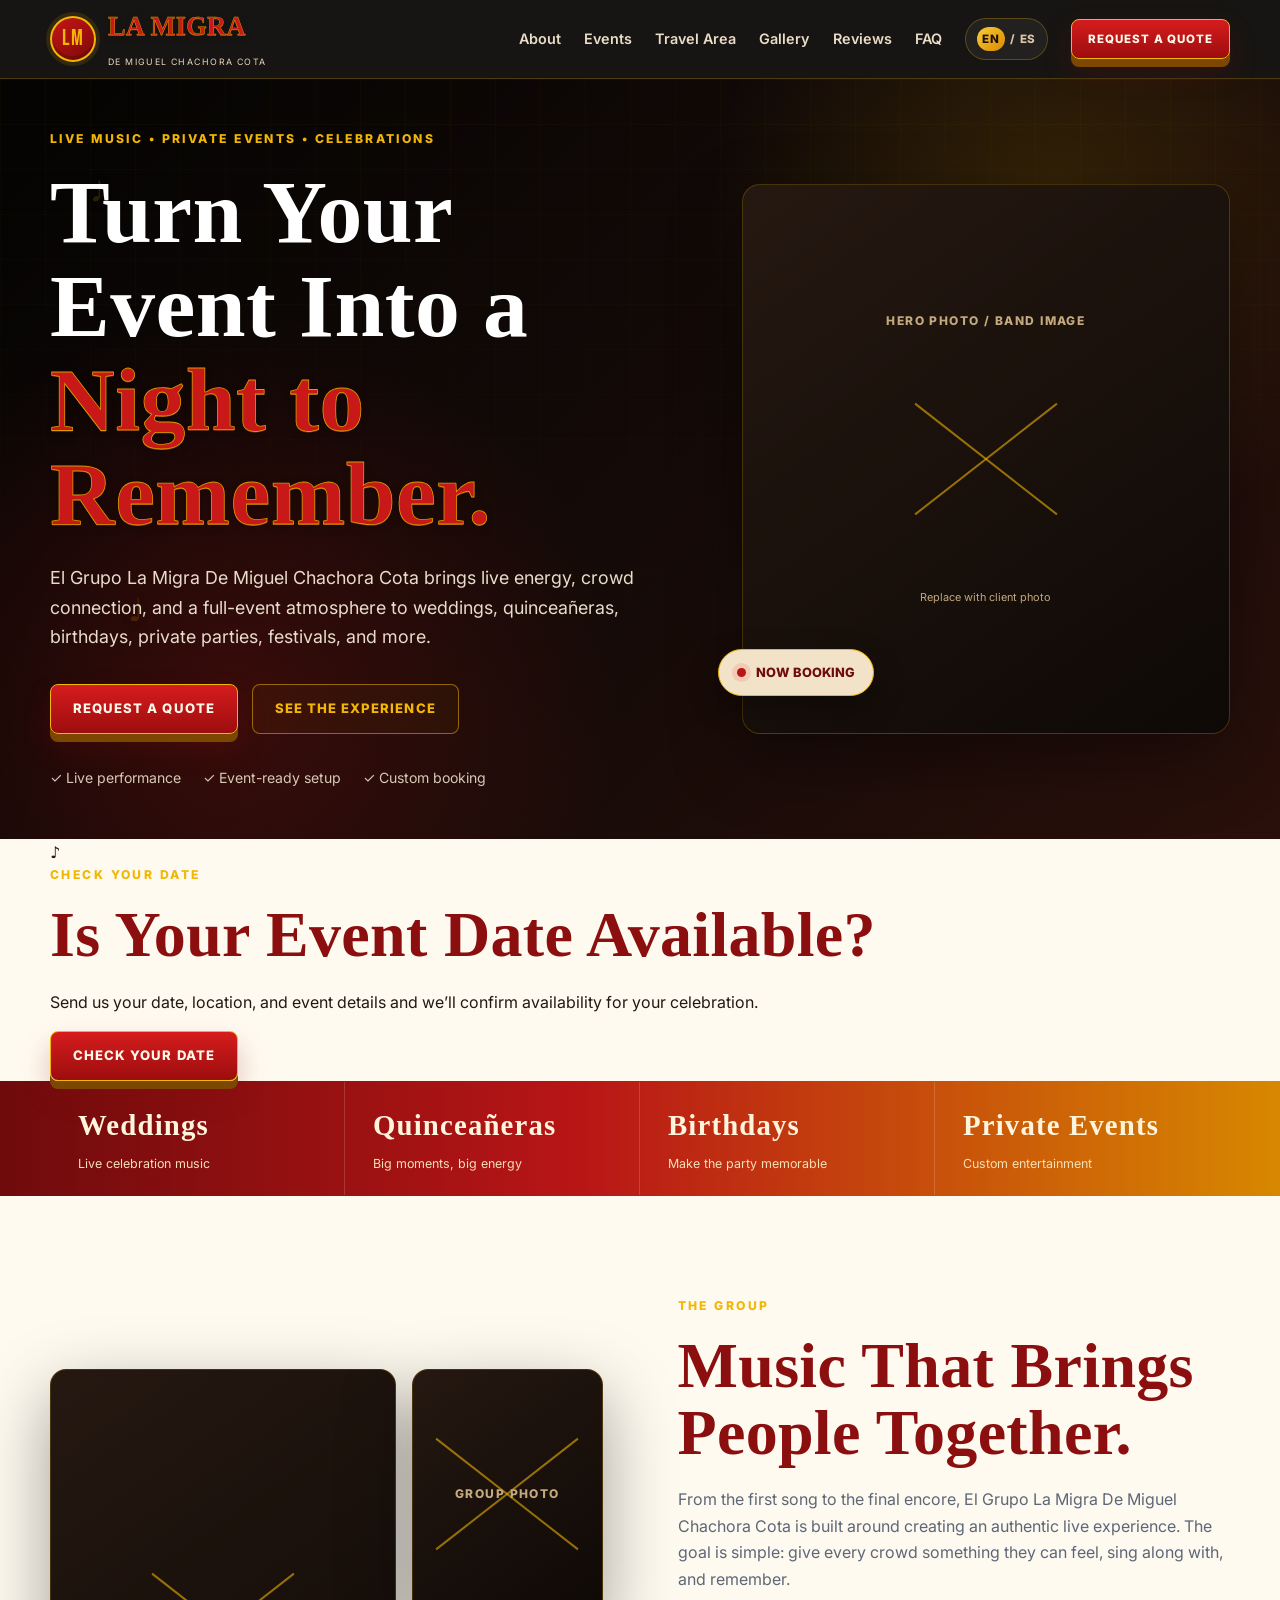
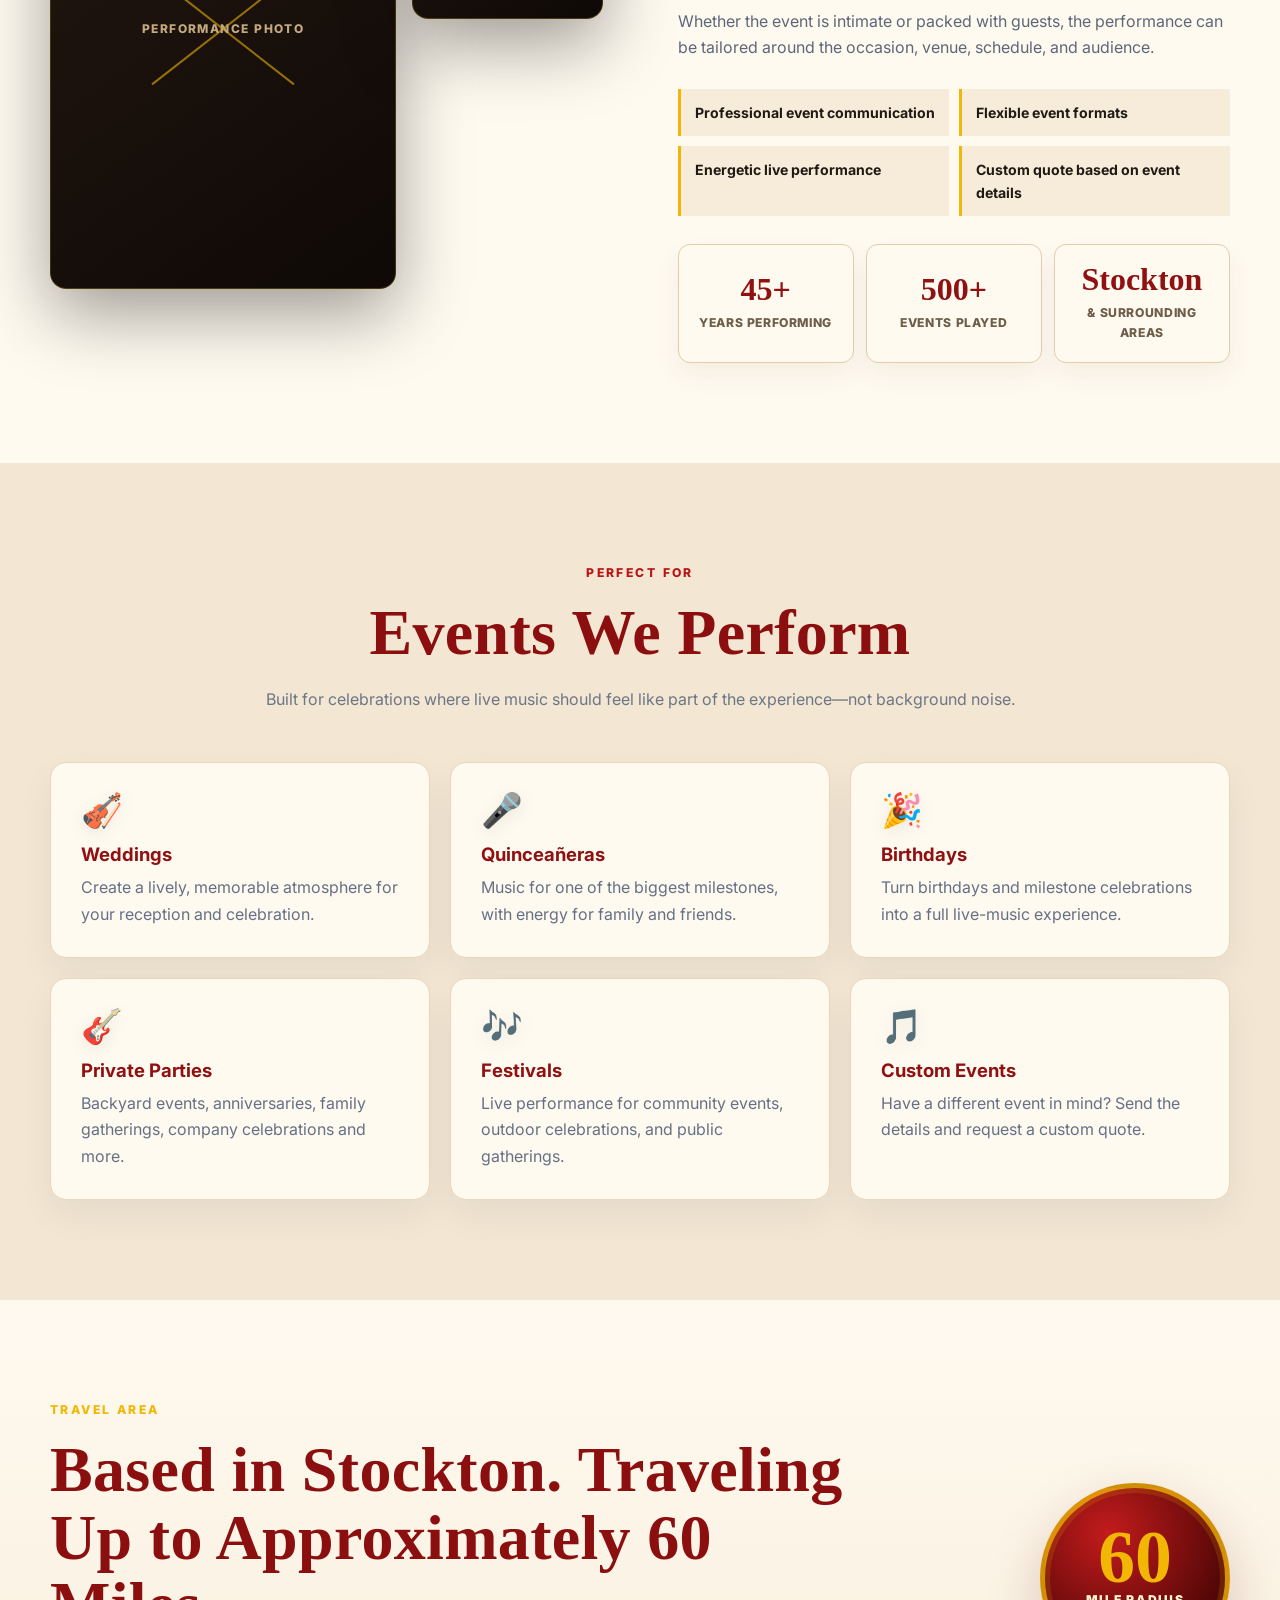
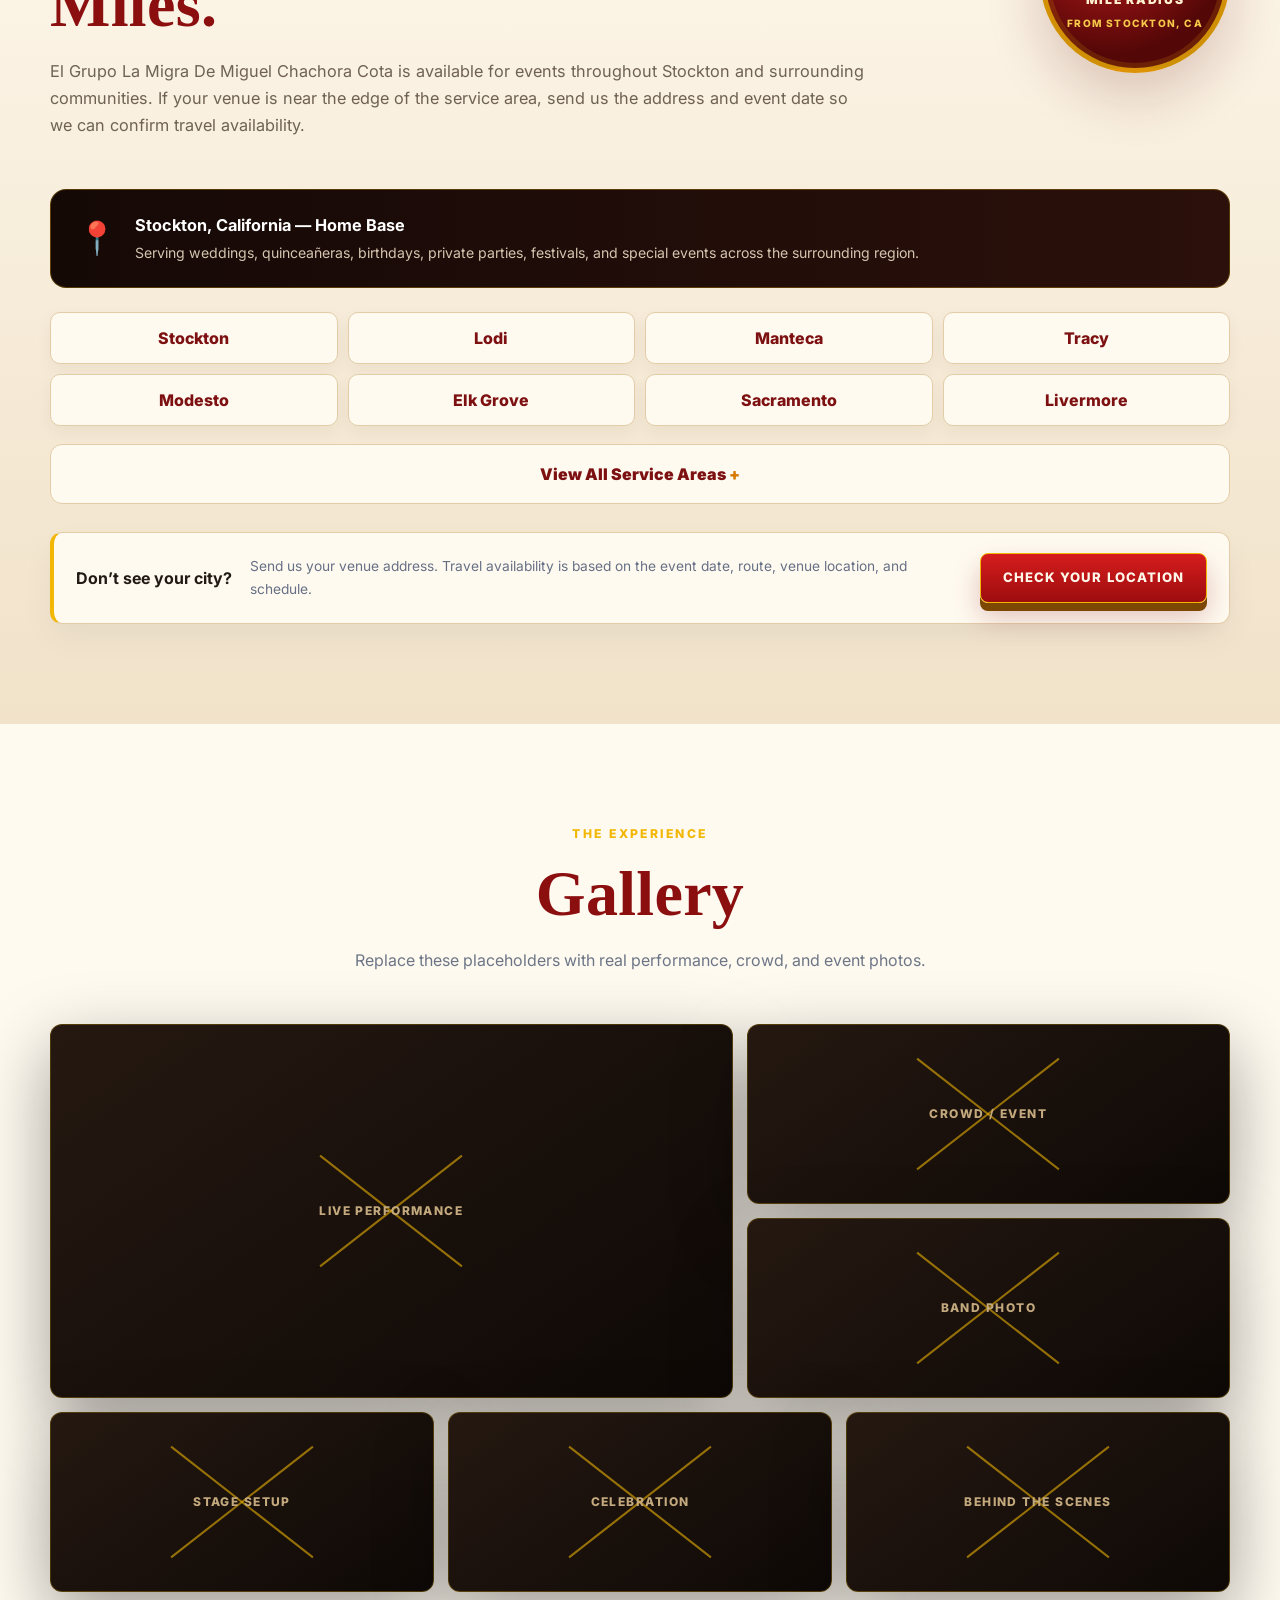
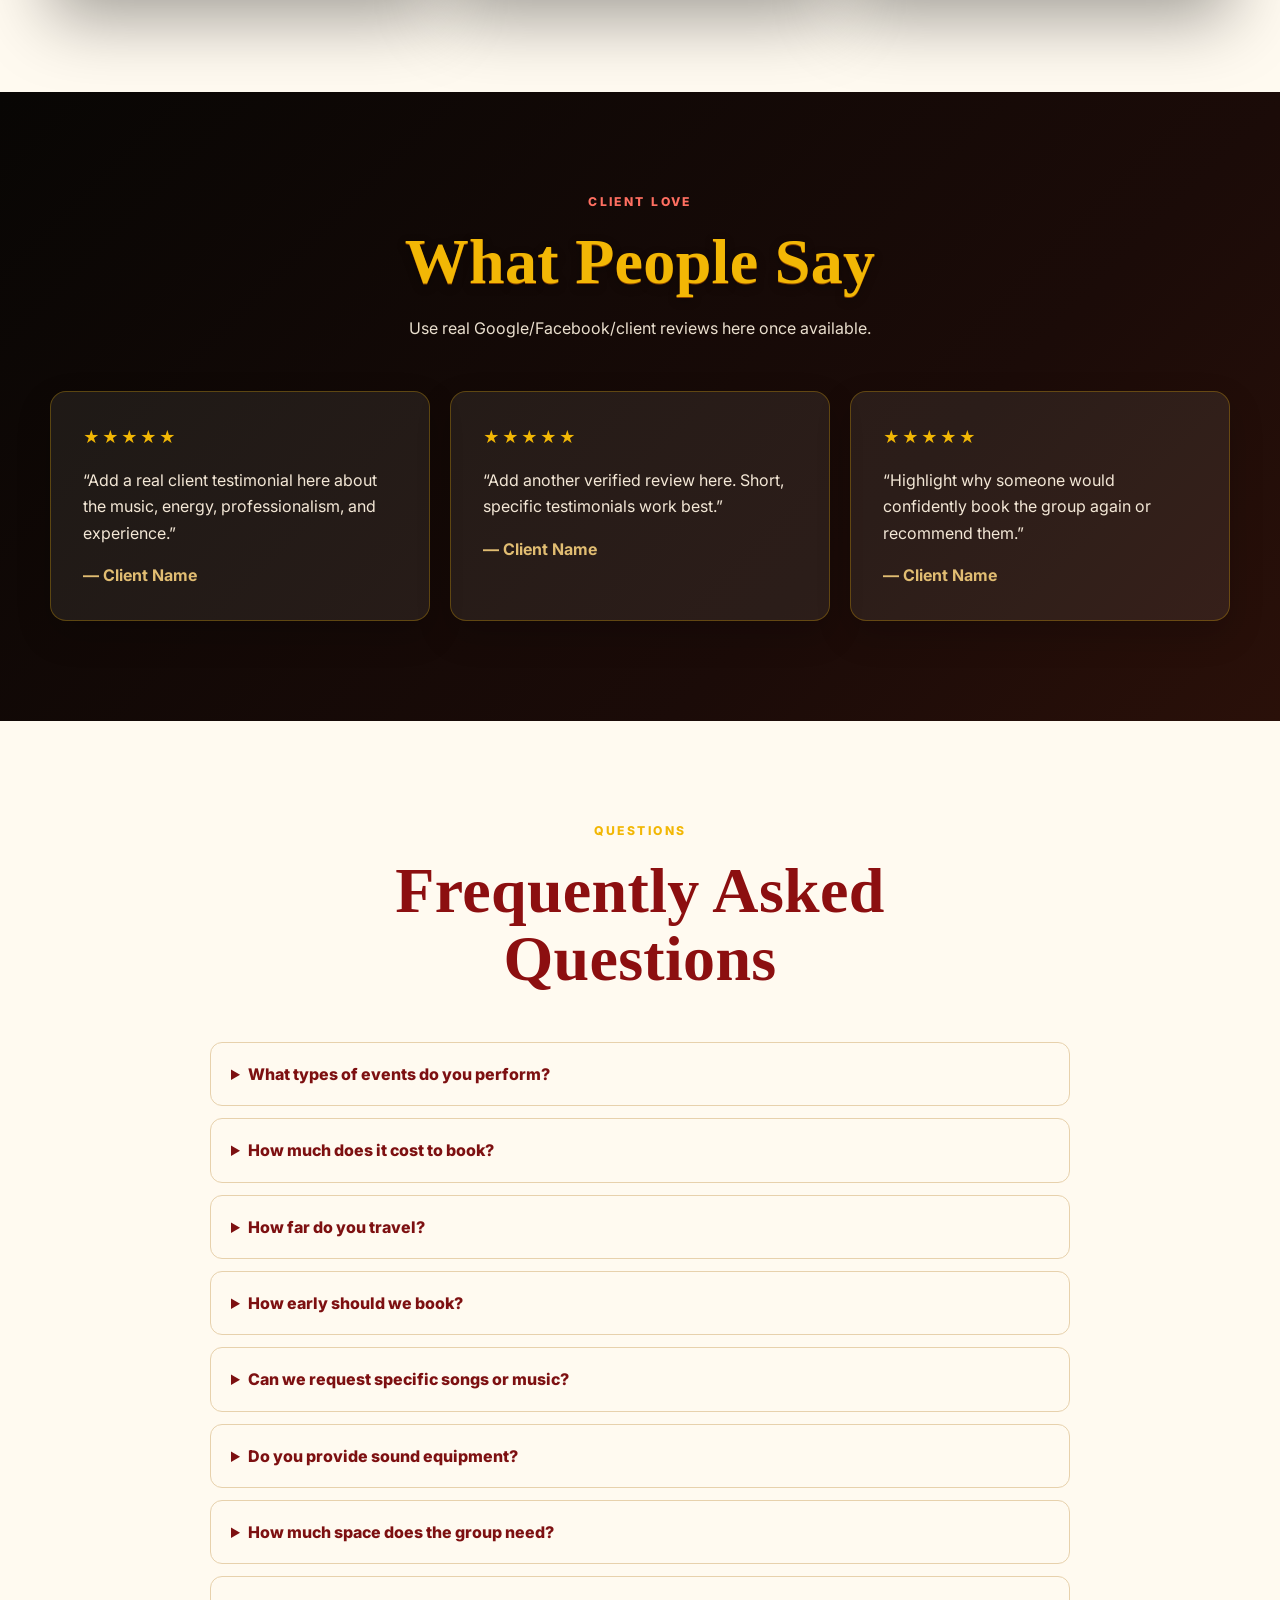
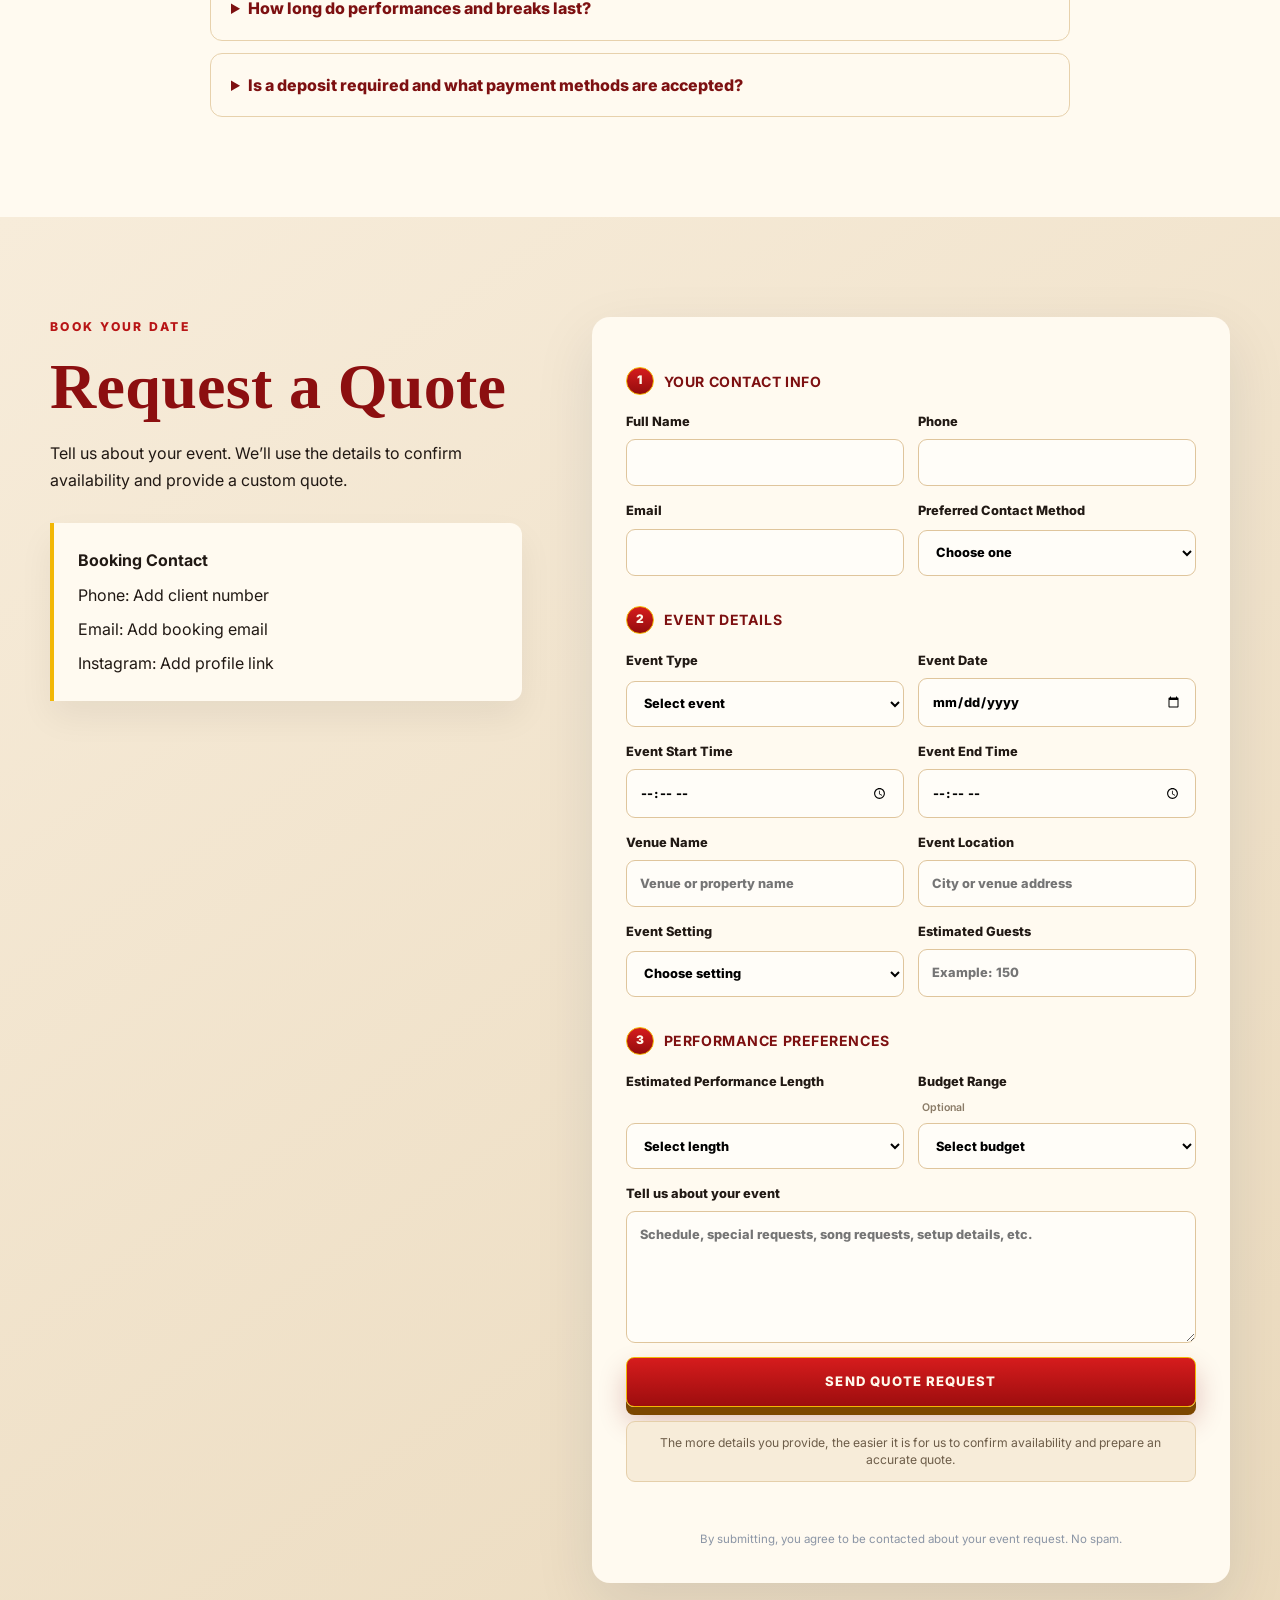
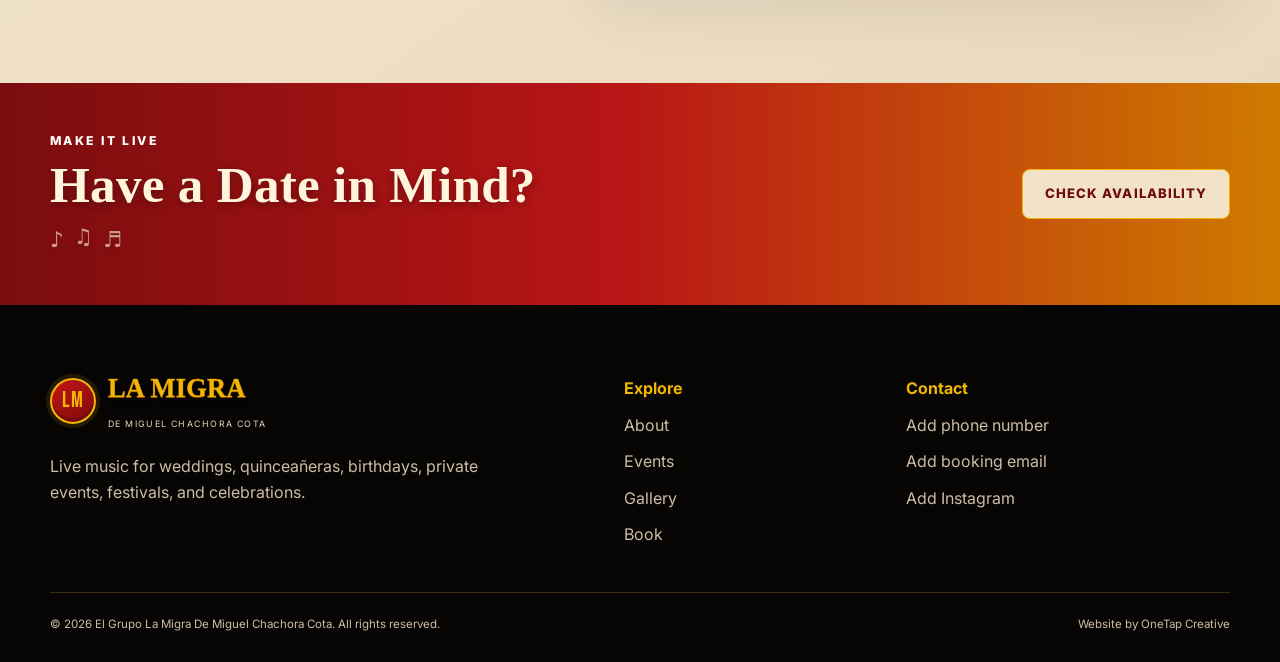
==== commit 08a7d4c1: "Add quick check your date CTA" ====
--- a/index.html
+++ b/index.html
@@ -84,6 +84,20 @@
       </div>
     </section>
 
+    <section class="availability-strip" aria-label="Check event date availability">
+      <div class="container availability-inner reveal">
+        <div class="availability-copy">
+          <span class="availability-icon" aria-hidden="true">♪</span>
+          <div>
+            <p class="eyebrow">CHECK YOUR DATE</p>
+            <h2>Is Your Event Date Available?</h2>
+            <p>Send us your date, location, and event details and we’ll confirm availability for your celebration.</p>
+          </div>
+        </div>
+        <a class="btn btn-primary availability-btn" href="#quote">Check Your Date</a>
+      </div>
+    </section>
+
     <section class="quick-strip">
       <div class="container stats-grid">
         <div><strong>Weddings</strong><span>Live celebration music</span></div>
--- a/styles.css
+++ b/styles.css
@@ -529,3 +529,49 @@
   }
   body{padding-bottom:82px}
 }
+
+
+/* Trust signal stats */
+.trust-stats{
+  display:grid;
+  grid-template-columns:repeat(3,1fr);
+  gap:12px;
+  margin-top:28px;
+}
+.trust-stats div{
+  min-height:112px;
+  display:flex;
+  flex-direction:column;
+  align-items:center;
+  justify-content:center;
+  text-align:center;
+  padding:18px 14px;
+  border-radius:12px;
+  background:#fffaf0;
+  border:1px solid #e3cda8;
+  box-shadow:0 12px 26px rgba(63,38,14,.06);
+}
+.trust-stats strong{
+  display:block;
+  color:#8f1112;
+  font-family:"Lobster",cursive;
+  font-size:2rem;
+  line-height:1;
+  margin-bottom:8px;
+}
+.trust-stats span{
+  color:#6d5d49;
+  font-size:.76rem;
+  font-weight:800;
+  letter-spacing:.05em;
+  text-transform:uppercase;
+}
+@media(max-width:600px){
+  .trust-stats{
+    grid-template-columns:1fr;
+    gap:10px;
+  }
+  .trust-stats div{
+    min-height:92px;
+  }
+}
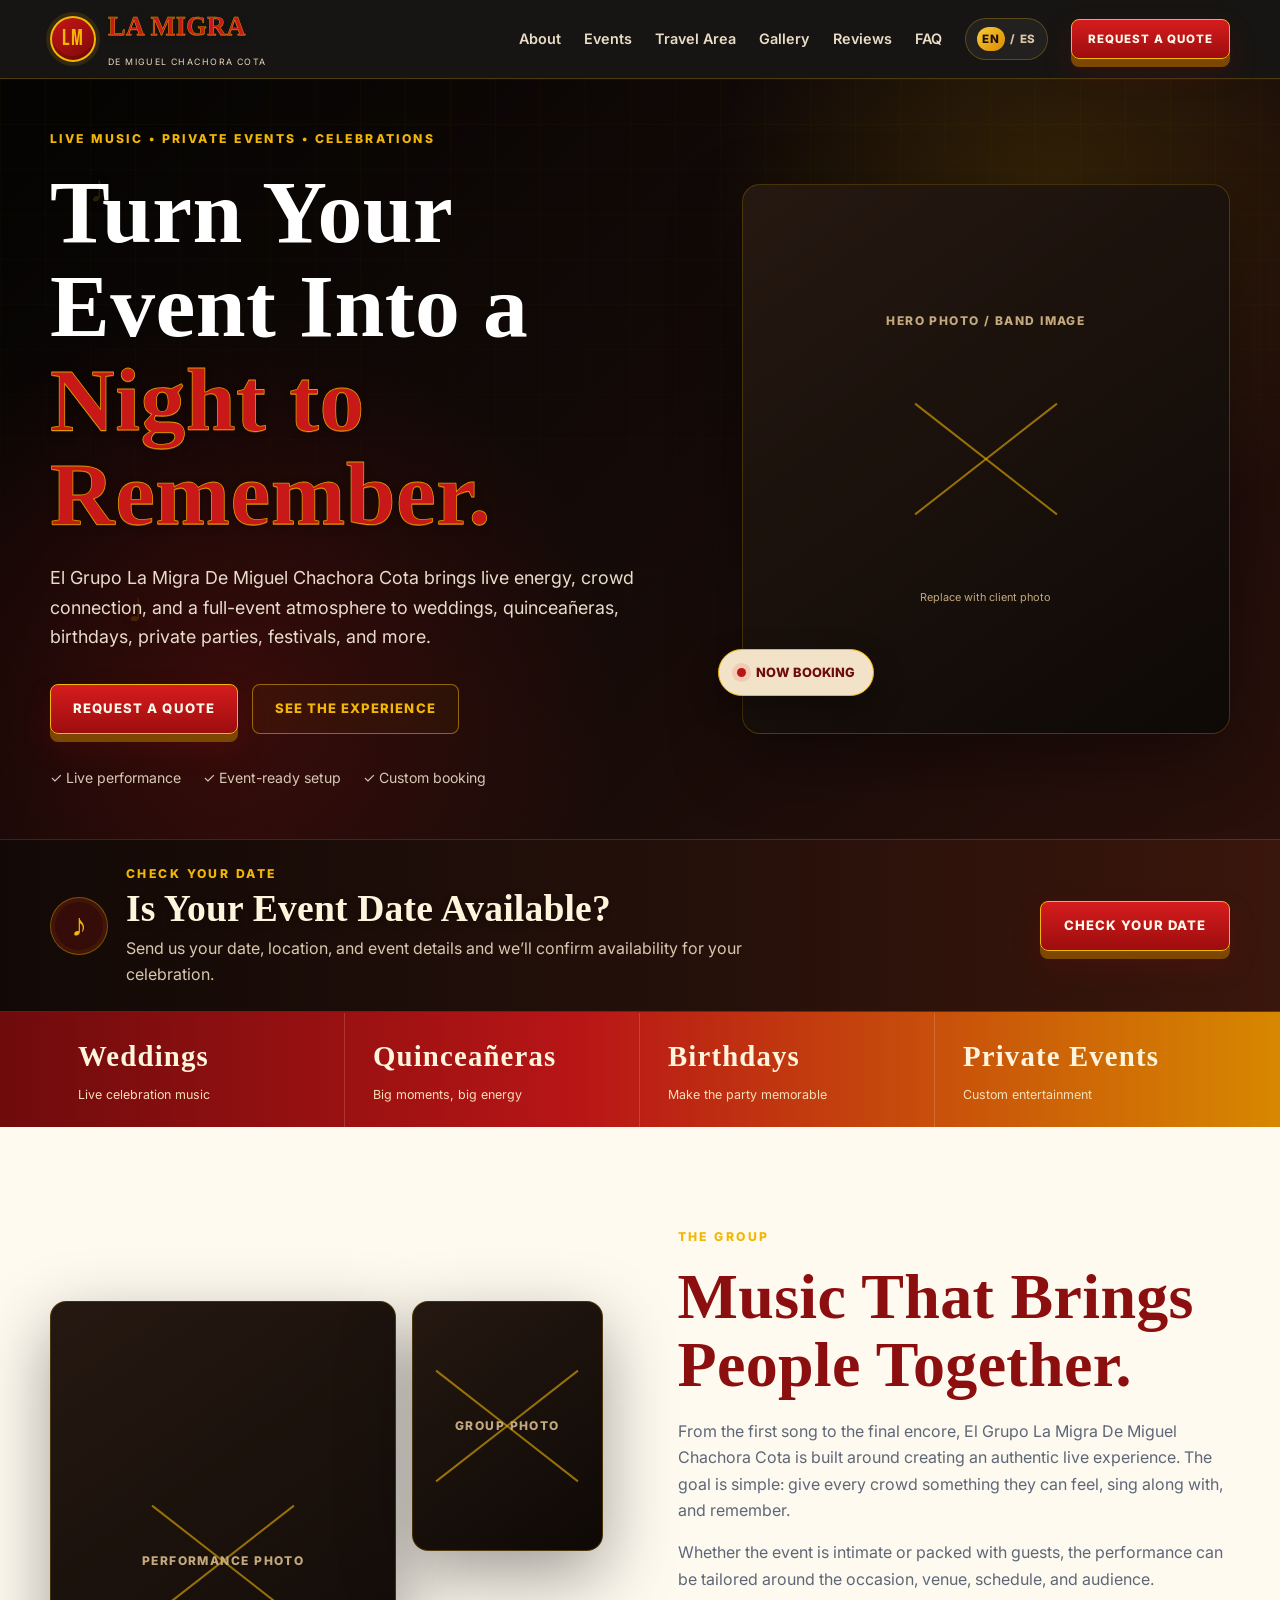
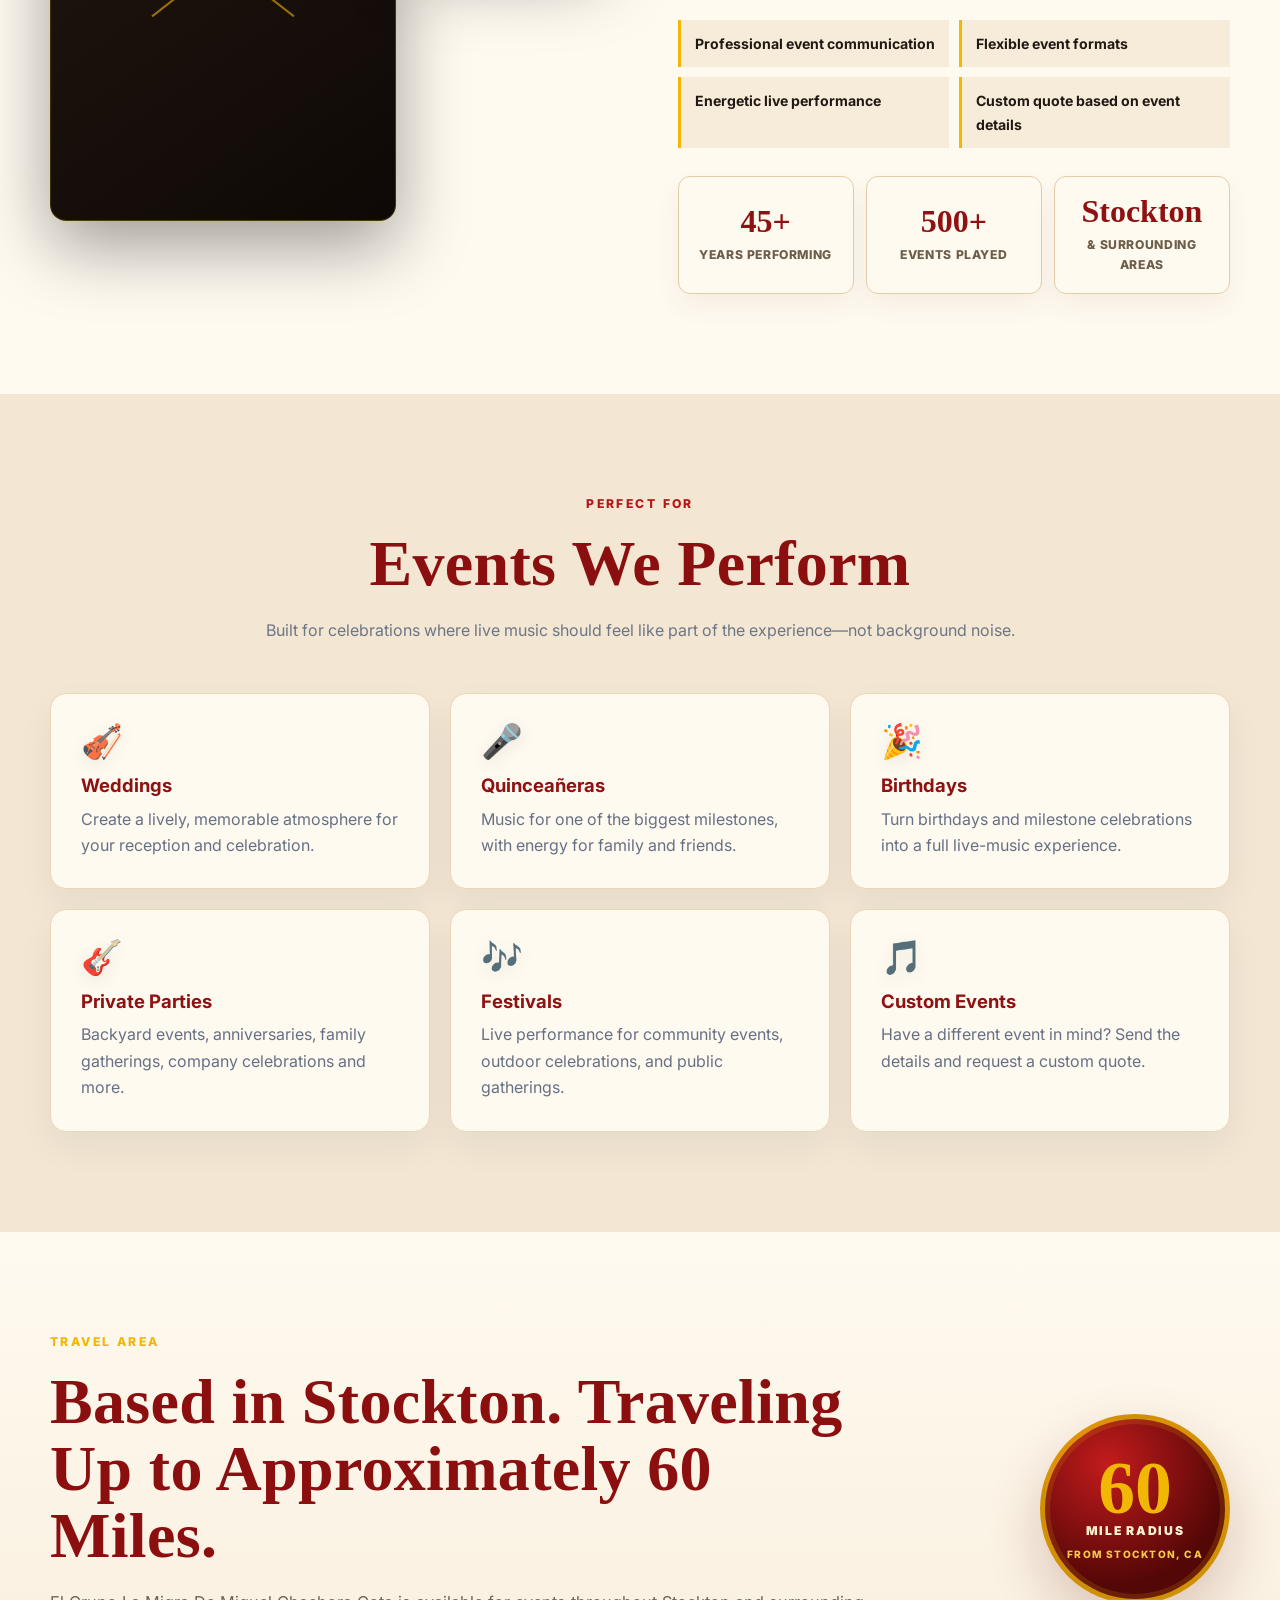
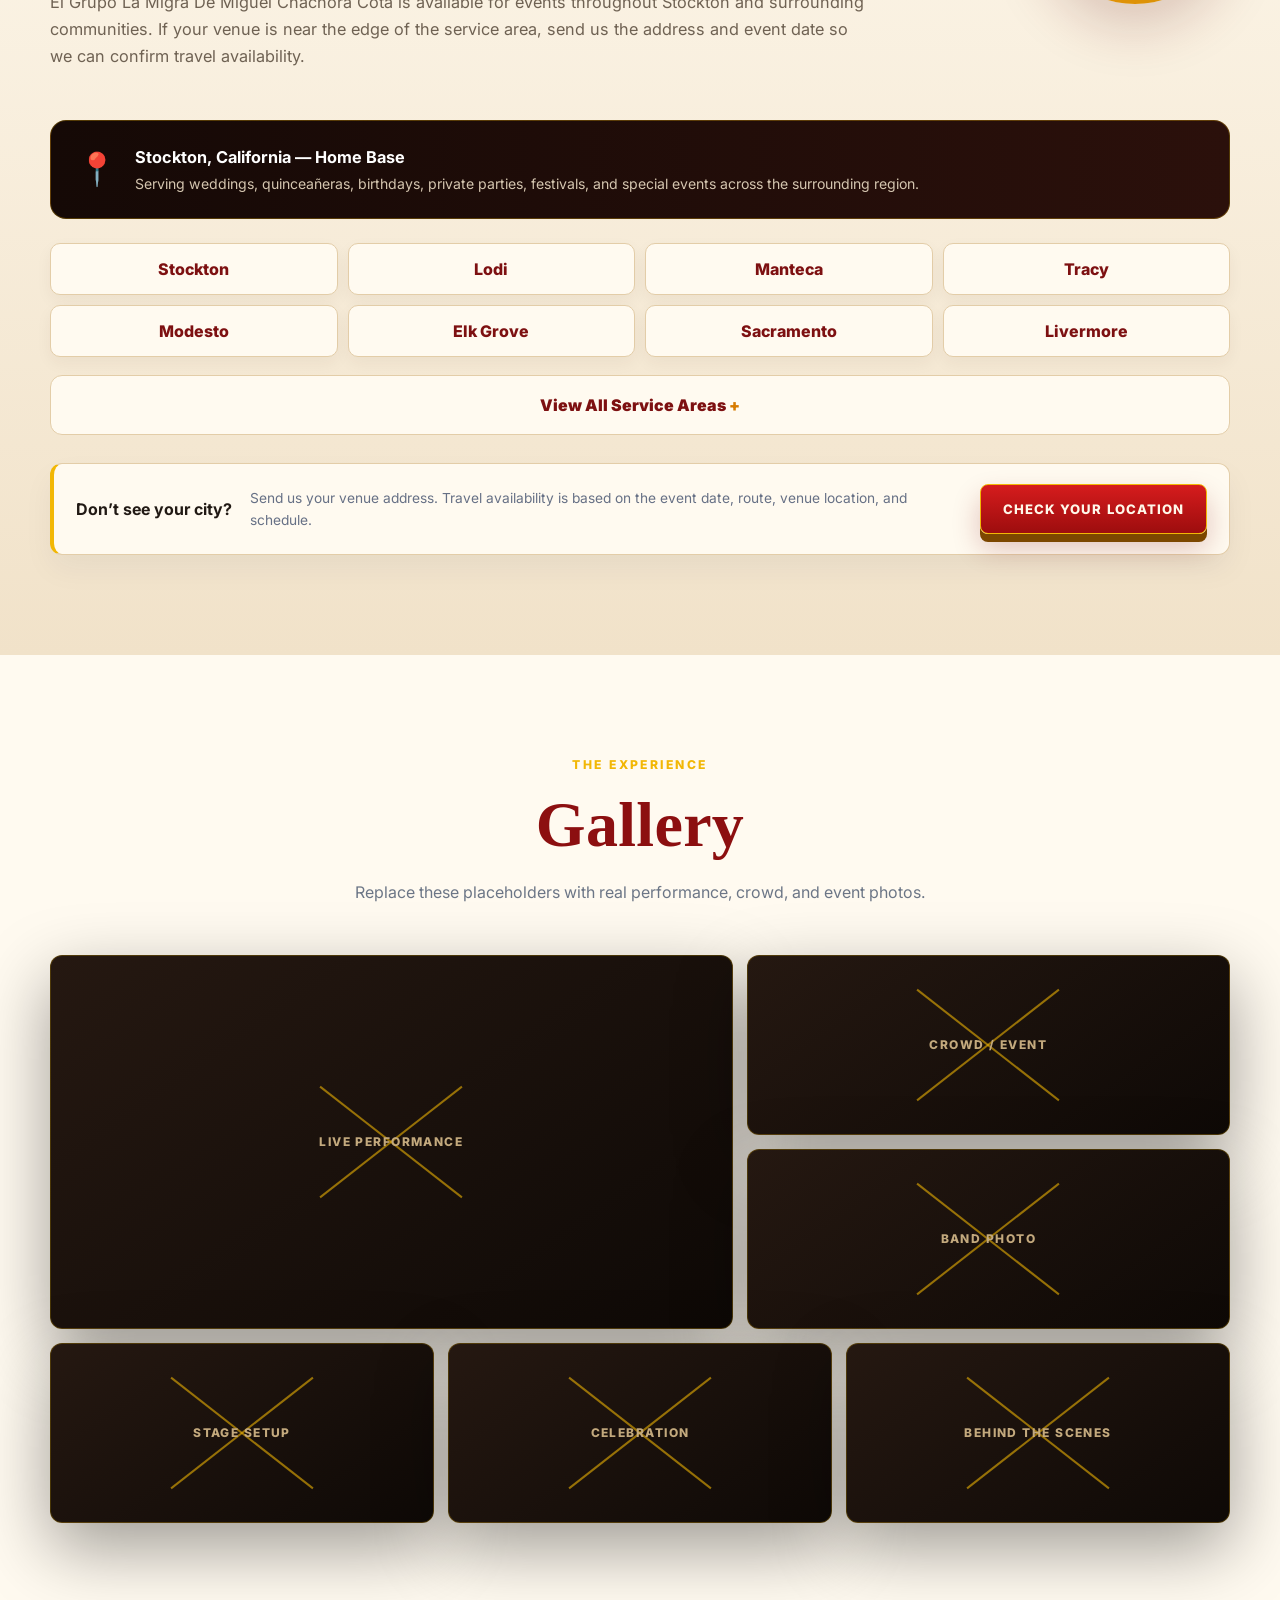
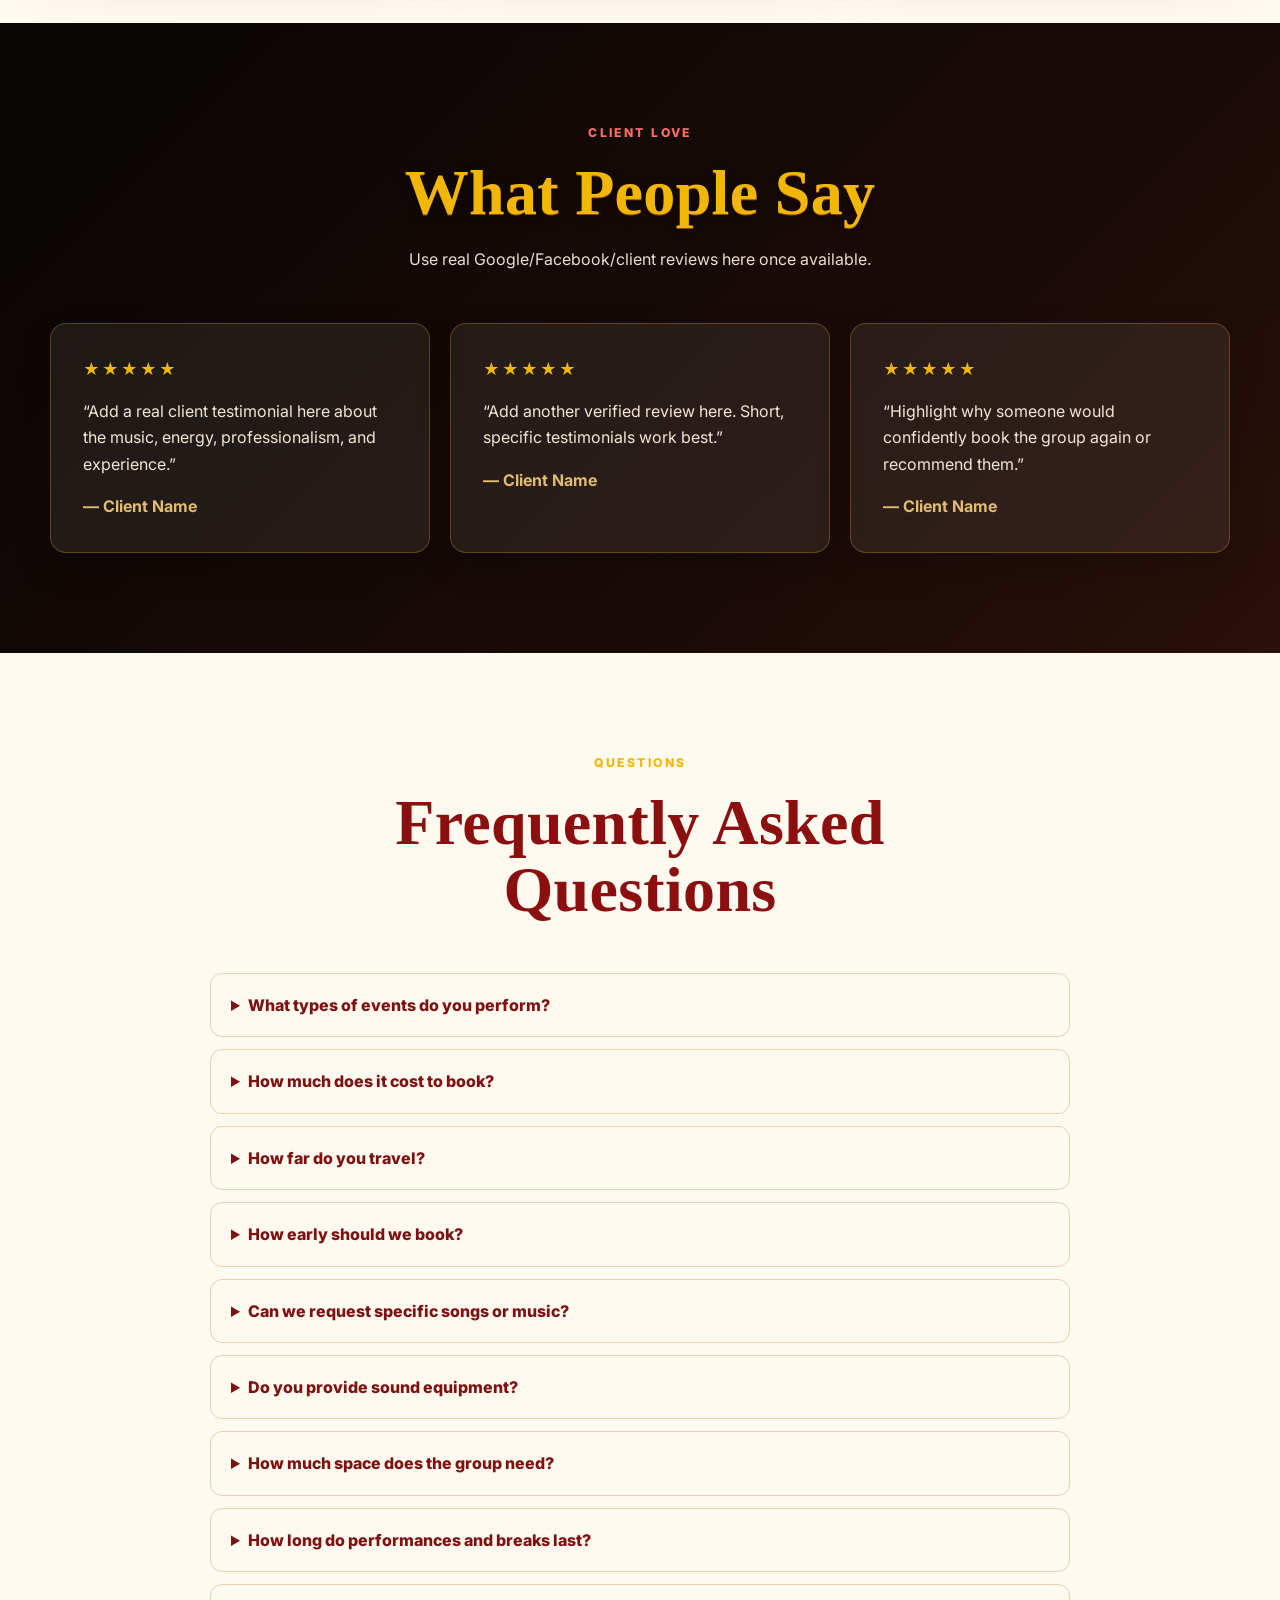
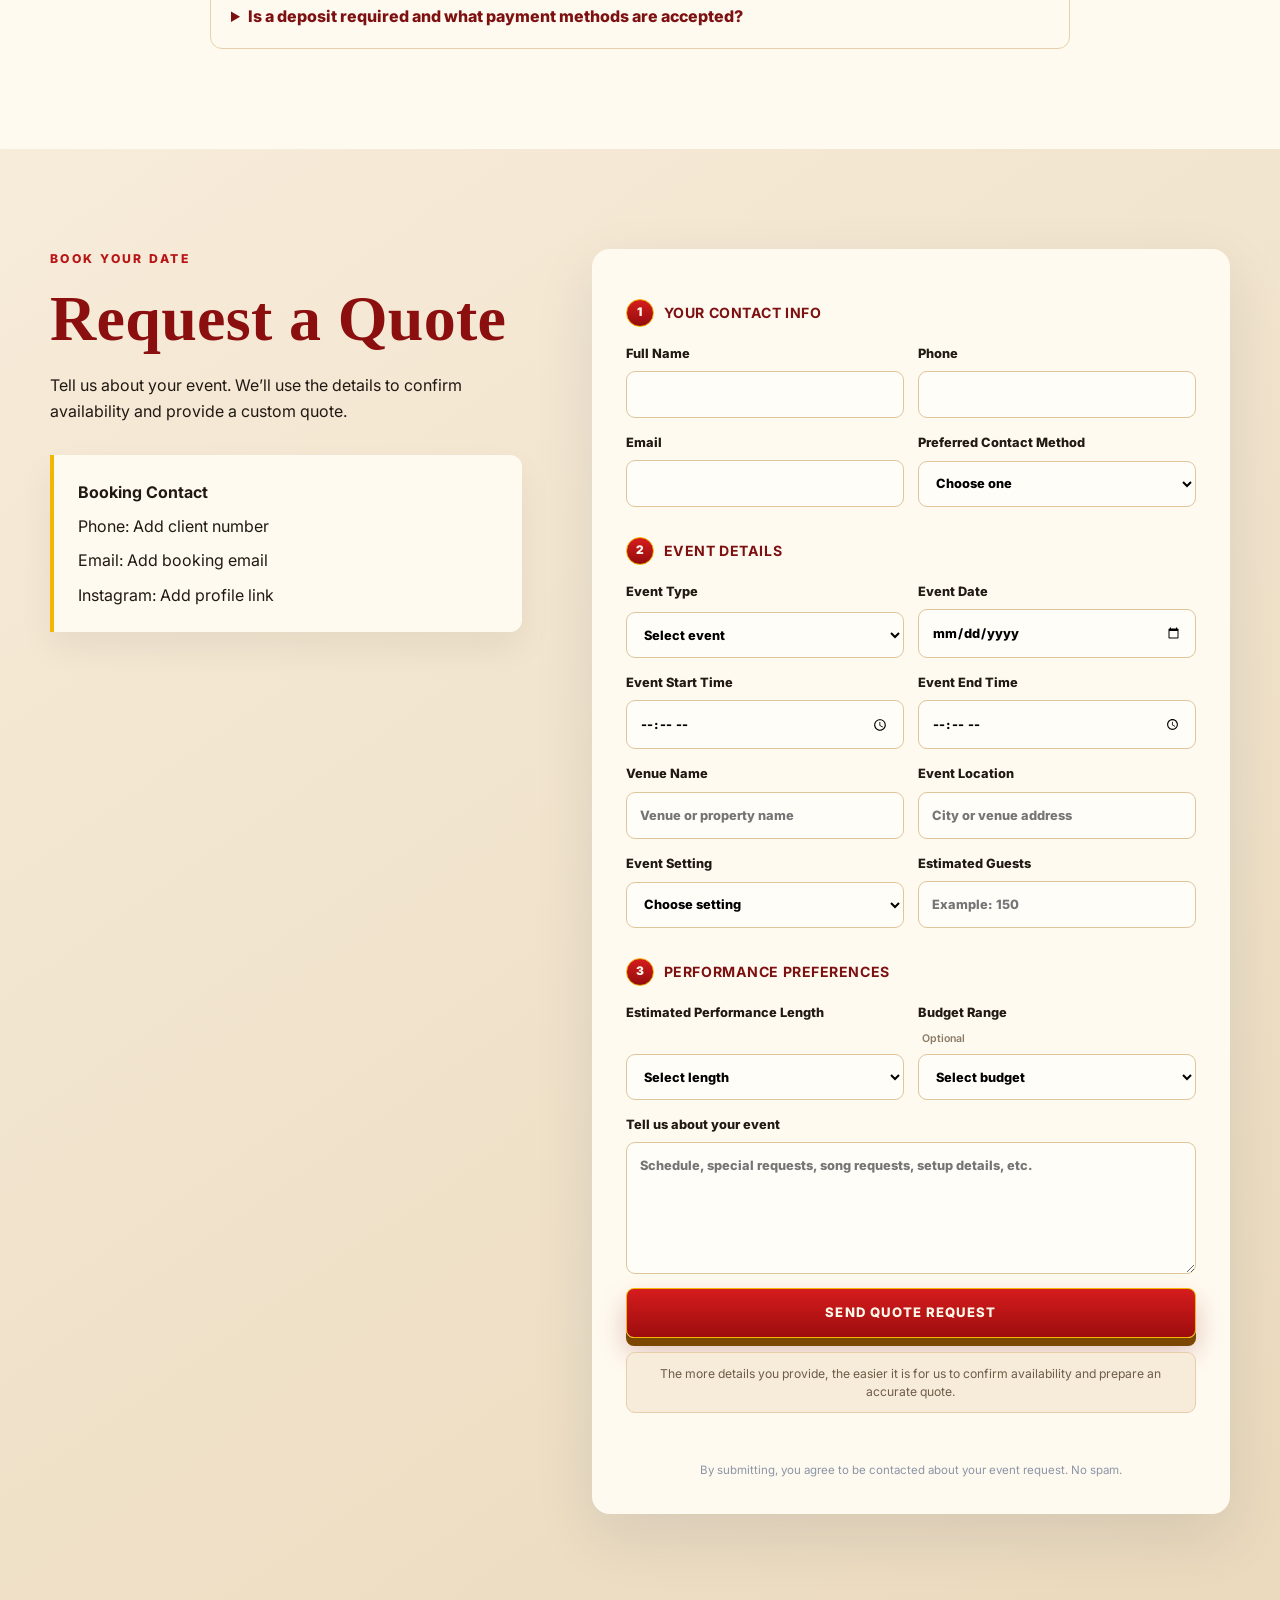
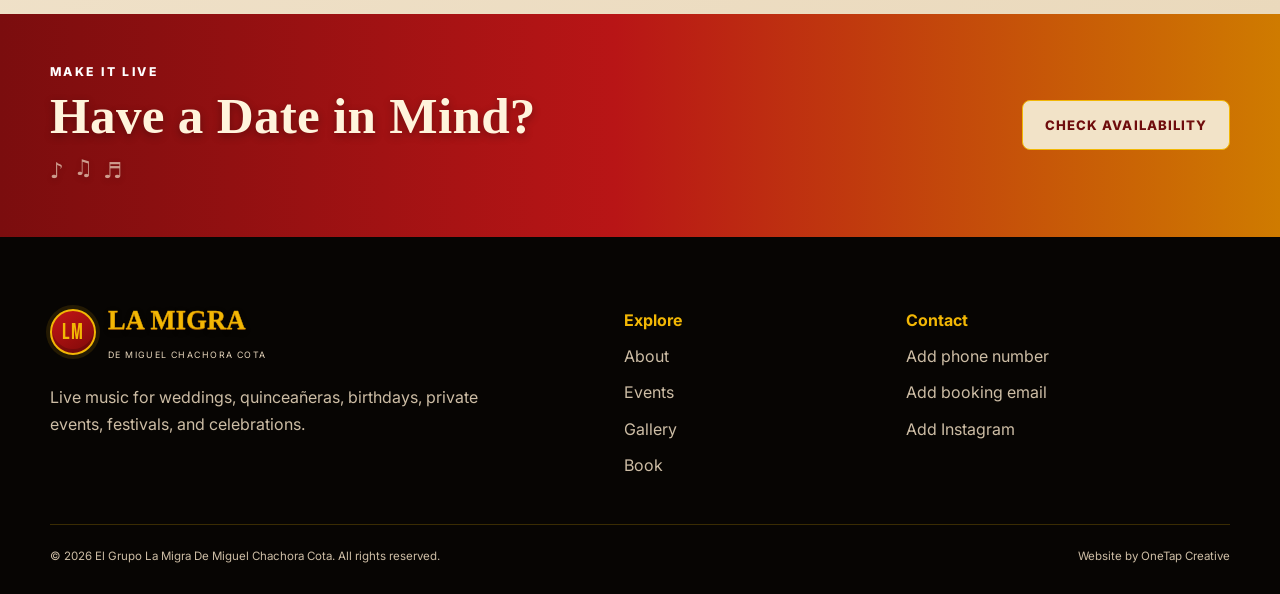
==== commit 762c14ee: "Add English and Spanish hreflang links" ====
--- a/index.html
+++ b/index.html
@@ -10,6 +10,9 @@
   <meta name="robots" content="index, follow, max-image-preview:large" />
   <meta name="theme-color" content="#090705" />
   <link rel="canonical" href="https://el-grupo-la-migra.vercel.app/" />
+  <link rel="alternate" hreflang="en" href="https://el-grupo-la-migra.vercel.app/" />
+  <link rel="alternate" hreflang="es" href="https://el-grupo-la-migra.vercel.app/es/" />
+  <link rel="alternate" hreflang="x-default" href="https://el-grupo-la-migra.vercel.app/" />
   <link rel="icon" href="data:image/svg+xml,<svg xmlns=%22http://www.w3.org/2000/svg%22 viewBox=%220 0 100 100%22><rect width=%22100%22 height=%22100%22 rx=%2220%22 fill=%22%2305070b%22/><text y=%22.72em%22 x=%22.5em%22 text-anchor=%22middle%22 font-size=%2258%22 fill=%22%23ef233c%22>LM</text></svg>" />
 
   <meta property="og:type" content="website" />
--- a/styles.css
+++ b/styles.css
@@ -575,3 +575,81 @@
     min-height:92px;
   }
 }
+
+
+/* Quick availability CTA */
+.availability-strip{
+  background:linear-gradient(90deg,#120906,#24100a 52%,#3a160c);
+  border-top:1px solid rgba(242,183,5,.18);
+  border-bottom:1px solid rgba(242,183,5,.22);
+}
+.availability-inner{
+  min-height:130px;
+  display:flex;
+  align-items:center;
+  justify-content:space-between;
+  gap:28px;
+  padding-top:24px;
+  padding-bottom:24px;
+}
+.availability-copy{
+  display:flex;
+  align-items:center;
+  gap:18px;
+}
+.availability-copy .eyebrow{
+  margin-bottom:5px;
+}
+.availability-copy h2{
+  margin:0 0 6px;
+  color:#fff4dc;
+  font-size:2.35rem;
+  text-shadow:0 2px 7px rgba(0,0,0,.28);
+}
+.availability-copy p:last-child{
+  margin:0;
+  color:#d9c8ae;
+  max-width:700px;
+}
+.availability-icon{
+  width:58px;
+  height:58px;
+  flex:0 0 58px;
+  display:grid;
+  place-items:center;
+  border-radius:50%;
+  color:#f2b705;
+  font-family:"Lobster",cursive;
+  font-size:2rem;
+  background:rgba(184,21,22,.2);
+  border:1px solid rgba(242,183,5,.4);
+  box-shadow:inset 0 0 0 4px rgba(242,183,5,.06);
+}
+.availability-btn{
+  flex:0 0 auto;
+  min-width:190px;
+}
+@media(max-width:700px){
+  .availability-inner{
+    flex-direction:column;
+    text-align:center;
+    min-height:auto;
+    gap:20px;
+    padding-top:28px;
+    padding-bottom:28px;
+  }
+  .availability-copy{
+    flex-direction:column;
+    gap:12px;
+  }
+  .availability-copy h2{
+    font-size:2rem;
+  }
+  .availability-copy p:last-child{
+    max-width:340px;
+  }
+  .availability-btn{
+    width:100%;
+    max-width:350px;
+  }
+}
